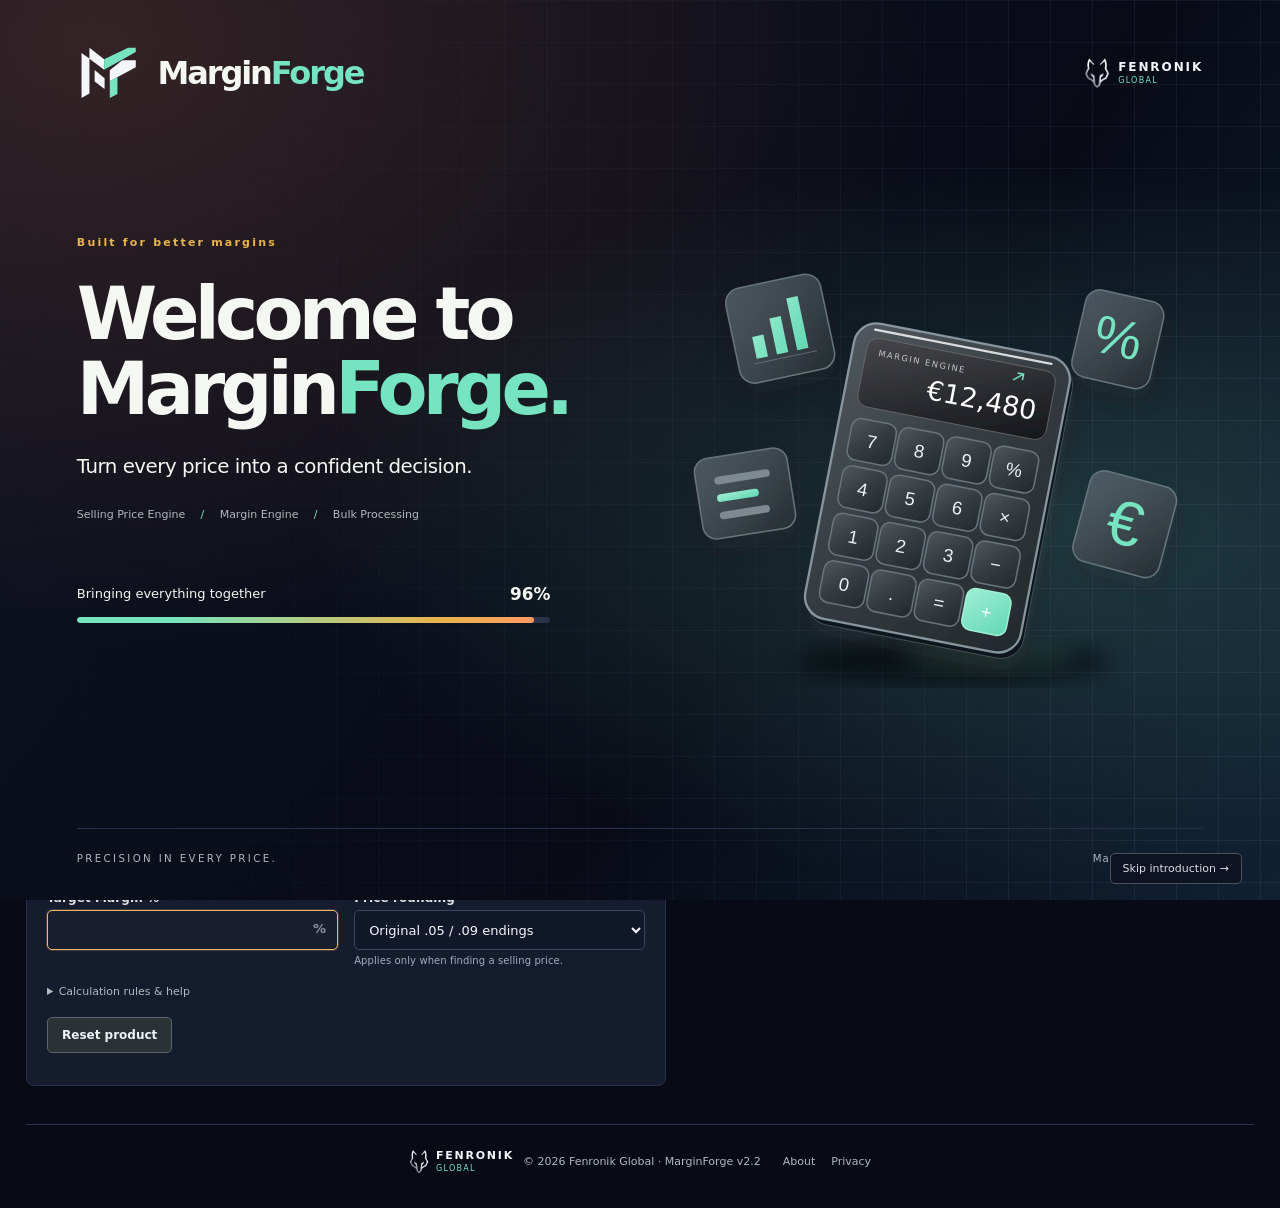
==== index.html @ c69b9817 "Improve light banner contrast and unify marketplace tabs" ====
<!doctype html><html lang="en"><head><meta charset="utf-8"><meta name="viewport" content="width=device-width,initial-scale=1"><title>MarginForge by Fenronik Global — Marketplace Profit &amp; Pricing Engine</title><meta name="author" content="Fenronik Global"><meta name="description" content="MarginForge — Marketplace Profit &amp; Pricing Engine by Fenronik Global"><link rel="stylesheet" href="assets/app.css?v=fenronik-2"><link rel="stylesheet" href="assets/workspace-polish.css"><link rel="stylesheet" href="assets/workspace-theme.css"><link rel="icon" type="image/svg+xml" href="assets/logo.svg?v=fenronik-3"></head><body><div class="welcome-screen integrated-welcome" id="welcomeScreen" role="dialog" aria-modal="true" aria-label="Welcome to MarginForge"><iframe id="welcomeFrame" src="assets/welcome.html?v=fenronik-3" title="MarginForge animated welcome screen"></iframe><button class="welcome-skip" id="enterWorkspace" type="button">Skip introduction →</button></div><aside class="masthead"><div class="identity"><div class="brand"><img class="app-logo" src="assets/logo.svg?v=fenronik-3" width="43" height="36" alt="MarginForge MF logo"><span>Margin<span class="brand-orange">Forge</span></span></div><a class="brand-sub parent-brand" href="https://fenronikglobal.in/">by Fenronik Global</a></div><nav class="engine-nav" aria-label="Pricing engines"><button data-engine="target">Selling Price Engine</button><button data-engine="actual">Margin Engine</button><button data-engine="compare">Marketplace Comparison</button></nav><button class="help-trigger" id="openHelp" type="button" aria-haspopup="dialog">Help</button><div class="language-control"><svg viewBox="0 0 24 24" fill="none" stroke="currentColor" stroke-width="1.6" aria-hidden="true"><circle cx="12" cy="12" r="9"/><ellipse cx="12" cy="12" rx="4" ry="9"/><path d="M3 12h18M5 7h14M5 17h14"/></svg><select id="interfaceLanguage" aria-label="Interface language"><option value="en">English</option><option value="es">Español</option><option value="fr">Français</option><option value="de">Deutsch</option></select></div></aside><main><header><div class="breadcrumb">Workspace &nbsp; / &nbsp; <strong id="crumb">Price calculator</strong></div><div class="workspace-status"><i></i>PRICING WORKSPACE · V2.2</div></header><div class="wrap"><div class="heading">
  <div class="workspace-title"><h1 id="title">Every channel. One pricing desk.</h1></div>
  <div class="forge-art" aria-hidden="true">
    <div class="forge-orbit"></div>
    <div class="forge-bars"><i></i><i></i><i></i><i></i><i></i><i></i><i></i><i></i></div>
    <div class="forge-scan"></div>
  </div>
</div><div class="workspace-controls"><div class="market"><span class="market-label">MARKET</span><select id="market"><option value="UK">United Kingdom · GBP</option><option value="FR">France · EUR</option><option value="DE">Germany · EUR</option></select></div><div class="channels" id="channels" aria-label="Marketplace"></div><div class="analysis-switch" id="amazonFulfilment" role="group" aria-label="Amazon fulfilment method"><button type="button" class="active" data-fulfilment="fba" aria-pressed="true">FBA</button><button type="button" data-fulfilment="fbm" aria-pressed="false">FBM</button></div></div><label class="field" id="amazonCategoryField" style="max-width:580px;margin-bottom:20px">Amazon category<select id="amazonCategory"><option value="beauty">Beauty, Health &amp; Personal Care</option><option value="home">Home Products</option><option value="baby">Baby Products</option><option value="grocery">Grocery &amp; Gourmet Foods</option><option value="clothing">Clothing &amp; Accessories</option><option value="electronics_acc">Electronic Accessories</option><option value="pet_clothing">Pet Clothing</option><option value="jewellery">Jewellery</option><option value="watches">Watches</option></select><small class="help" id="amazonCategoryHint"></small></label><label class="field full" id="sellerField" style="max-width:450px;margin-bottom:20px" hidden>eBay seller status<select id="sellerStatus"><option value="top">Top Rated Seller</option><option value="below">Below Standard Seller</option></select></label><div class="analysis-row"><div class="analysis-switch" id="analysisSize" aria-label="Analysis size"><button data-size="single">Single Product</button><button data-size="bulk">Bulk Analysis</button></div><details class="workspace-rules"><summary>Calculation rules</summary><div class="workspace-rules-body"><div id="notice" class="notice"></div></div></details></div><div id="single" class="section active"><div class="tabs" hidden><button class="active" data-mode="target">Selling Price Engine</button><button data-mode="actual">Margin Engine</button></div><div class="grid"><div><div class="card"><div class="cardhead"><h2>Product & Costs</h2><span class="badge" id="channelbadge">AMAZON</span></div><div class="fields"><label class="field full">EAN / ASIN / SKU<input id="sku" placeholder="e.g. B0918FHY6P"></label><label class="field">Cost of goods, ex-VAT<input id="cost" type="number" min="0" step=".01" value="7.29"></label><label class="field" id="fulfilLabel">Fulfilment / postage cost<input id="fulfil" type="number" min="0" step=".01" value="2.76"><small class="help">Final fee for this price band, before digital fee.</small></label><label class="field" id="fbaAtSpField" hidden>SP at which this FBA fee was calculated<input id="fbaAtSp" type="number" min=".01" step=".01" placeholder="e.g. 12.99"><small class="help"></small></label><label class="field">Inbound shipping / preparation<input id="shipping" type="number" min="0" step=".01" value="0"></label><label class="field">Storage / overhead per unit<input id="storage" type="number" min="0" step=".01" value="0"></label><label class="field">Customer delivery charge<input id="delivery" type="number" min="0" step=".01" value="0"><small class="help">Added to item price; included in fee base.</small></label><label class="field">Advertising / other cost per unit<input id="other" type="number" min="0" step=".01" value="0"></label><label class="field" id="quantityField" hidden>Units per order / pack<input id="quantity" type="number" min="1" step="1" value="1"></label><label class="field" id="adField" hidden>Advertising rate %<input id="adRate" type="number" min="0" max="100" step=".01" value="0"></label><label class="field" id="targetField">Target Margin %<input id="target" type="number" max="99" step=".01" value="6.18"></label><label class="field" id="spField" hidden>Current Selling Price<input id="sp" type="number" min=".01" step=".01" value="19.99"></label><label class="field" id="lowestField" hidden>Lowest selling price (optional)<input id="lowest" type="number" min=".01" step=".01" placeholder="e.g. 7.55"><small class="help">Second France price from column K.</small></label><label class="field">Price rounding<select id="rounding"><option value="cent">Next penny / cent</option><option value="99">Round up to .99</option><option value="legacy" selected>Original .05 / .09 endings</option></select><small class="help" id="roundingHelp">Applies only when finding a selling price.</small></label></div><div class="info" id="costInfo">Costs must be entered in the selected currency, excluding recoverable VAT. Margin = profit ÷ total customer payment (including delivery and sales VAT). Changing market does not convert amounts.</div><div class="actions"><button class="primary" id="calculate">Calculate pricing</button><button class="secondary" id="reset">Reset product</button></div><p id="error" class="error" role="alert"></p></div><div class="card"><div class="cardhead"><h2>Active Fee Profile</h2><button class="secondary" id="editfees" hidden>Edit settings</button></div><div id="profileSummary"></div></div></div><div id="result" aria-live="polite"><div class="empty">Your pricing analysis will appear here.<br>Review fee settings, then calculate a product.</div></div></div></div><div id="bulk" class="section"><div class="card"><div class="cardhead"><h2 id="bulkTemplateTitle">Bulk analysis template</h2><span class="badge">EXCEL-COMPATIBLE CSV</span></div><div class="template-grid" id="bulkTemplates" style="grid-template-columns:1fr"></div><p class="template-note" id="bulkTemplateNote">Download the matching template, replace the example rows with your products, keep the column headers, then save as CSV and upload below. For “Selling Price Engine”, SellingPrice can be blank. For “Margin Engine”, fill SellingPrice. This template belongs to the selected marketplace and country.</p></div><div class="card"><div class="toolbar"><div><h2>Bulk Analysis</h2><p class="muted">One channel and market per batch. Up to 2,000 products.</p></div><button class="secondary" id="template">Download template</button></div><div class="fields"><label class="field">Calculation mode<select id="bulkMode" disabled><option value="target">Selling Price Engine</option><option value="actual">Margin Engine</option></select></label><label class="field">Target Margin %<input id="bulkTarget" type="number" max="99" value="6.18" step=".01"></label></div><p class="muted" id="bulkInstructions">CSV or Excel tab-separated columns: <b>EAN/ASIN/SKU, Cost, Fulfilment, Shipping, Storage, SellingPrice, Delivery, Other</b>. Header required. Fulfilment is optional; blank optional costs are zero.</p><textarea id="paste" aria-label="Bulk product data" placeholder="EAN/ASIN/SKU,Cost,Fulfilment,Shipping,Storage,SellingPrice,Delivery,Other&#10;SKU-001,7.29,2.76,0,0,19.99,0,0"></textarea><label class="field">Or upload CSV<input id="upload" type="file" accept=".csv,.tsv,.txt"></label><div class="actions"><button class="primary" id="runbulk">Run Analysis</button><button class="secondary" id="clearbulk">Clear</button><button class="secondary" id="export" disabled>Export Results</button></div><p id="bulkError" class="error" role="alert"></p></div><div class="card" id="bulkOutput" hidden></div></div><div id="compare" class="section"><div class="card"><div class="toolbar"><div><h2>Marketplace Comparison</h2><p class="muted">Uses unit cost, shipping, quantity and advertising rate from the price calculator.</p></div><button class="primary" id="runcompare">Compare channels</button></div><label class="field" style="max-width:260px">Item selling price for comparison<input id="comparePrice" type="number" min=".01" step=".01" value="19.99"></label><div id="comparisonFees" class="fields" hidden></div><div class="info">UK eBay, OnCommerce and Shopify use your Excel formulas: unit cost × quantity, shipping once per order, and margin on ex-VAT revenue. Amazon FBA uses revenue excluding VAT. Select Amazon to review its fulfilment inputs. Use individual calculators when channel shipping costs differ.</div><p id="compareError" class="error" role="alert"></p><div id="compareOutput" class="tablewrap" style="margin-top:20px"></div></div></div><div id="settings" class="section" hidden><div class="card"><div class="cardhead"><div><h2 id="settingsTitle">Marketplace fee settings</h2><p class="muted">Separate profiles for each channel and country. Saved in this browser.</p></div><span class="badge">EDITABLE PROFILE</span></div><div class="notice" id="settingsNotice">Starting values are examples, not a verified fee schedule. Enter rates from your seller account. FBA fees are entered per product; enter the final fee including any applicable surcharge. Monthly subscriptions are allocated through storage / overhead per unit.</div><form id="settingsForm"><div class="profile-grid" id="settingsFields"></div><label class="confirm"><input type="checkbox" id="confirmed">I have reviewed this market, sales VAT, fee rates and payment provider for my account.</label><div class="actions"><button class="primary" type="submit">Save fee profile</button><button class="secondary" type="button" id="restore">Restore example values</button></div><p id="saveStatus" class="status" role="status"></p></form><div class="info" id="settingsInfo">Sales VAT is deducted from VAT-inclusive revenue. Fee VAT only adds a cost when non-recoverable. For Shopify Payments, keep the additional platform transaction rate at 0%; for an external gateway, enter both gateway and applicable platform fees. Minimum commission applies to referral / commission only. The threshold model applies its rate to the entire order; use a flat negotiated effective rate for progressive fee schedules.</div><p class="muted">Reference pages: <a class="link" href="https://sell.amazon.co.uk/pricing" target="_blank" rel="noopener">Amazon</a> · <a class="link" href="https://www.ebay.co.uk/help/selling/fees-credits-invoices/store-selling-fees?id=4809" target="_blank" rel="noopener">eBay</a> · <a class="link" href="https://www.onbuy.com/" target="_blank" rel="noopener">OnCommerce</a> · <a class="link" href="https://help.shopify.com/en/manual/intro-to-shopify/pricing-plans/pricing-overview" target="_blank" rel="noopener">Shopify</a>. Check the relevant local seller portal for EU rates.</p></div></div><footer class="app-footer"><div class="footer-brand"><a class="fenronik-wordmark" href="https://fenronikglobal.in/"><img src="assets/fenronik-wolf.png" width="26" height="32" alt=""><span><b>FENRONIK</b><small>GLOBAL</small></span></a><span>© 2026 Fenronik Global · MarginForge v2.2</span></div><nav aria-label="Footer links"><button data-footer-info="about">About</button><button data-footer-info="privacy">Privacy</button></nav><div class="theme-control" role="group" aria-label="Colour theme"><span>Theme</span><button data-theme-choice="dark" aria-pressed="true">Dark</button><button data-theme-choice="light" aria-pressed="false">Light</button></div></footer><dialog id="footerDialog"><div class="dialog-head"><h2 id="footerDialogTitle"></h2><button id="closeFooterDialog" aria-label="Close dialog">×</button></div><p id="footerDialogText"></p></dialog></div></main><dialog id="helpDialog" aria-labelledby="helpTitle"><div class="dialog-head"><h2 id="helpTitle">Using MarginForge</h2><button id="closeHelp" aria-label="Close help">×</button></div><p class="help-intro">Choose an engine, a marketplace, and Single Product or Bulk Analysis.</p><div class="help-sections"><section><h3>Selling Price Engine</h3><p>Enter product costs and your target margin. The recommended selling price updates automatically after you finish typing. Negative target margins are supported.</p><p>Breakeven Selling Price is the lowest supported price with a non-negative profit, using the original .05 / .09 ending pattern.</p></section><section><h3>Margin Engine</h3><p>Enter the exact current selling price and costs to see profit, margin, and fees. Price rounding is visible but disabled in this engine.</p></section><section><h3>Choose the market</h3><p>Amazon supports United Kingdom, France, and Germany. eBay, OnCommerce, Shopify, and TikTok use UK calculations. Amounts must be entered in the selected currency; switching countries does not convert them.</p></section><section><h3>Enter costs correctly</h3><p>Enter costs excluding recoverable VAT. For Amazon UK, select the category and enter the FBA fee. The FBA fee steps up automatically: +£0.40 above £10 (UK), +€0.40 above €11 (Germany), +€0.42 / €0.52 above €12 (France, by base fee). Always enter the selling price at which the FBA fee was calculated, so the right fee is used for every price tested.</p><p>For eBay, OnCommerce, and Shopify, unit cost is multiplied by quantity and shipping is deducted once per order. Enter the total order or pack selling price. On eBay, select Top Rated or Below Standard; Below Standard includes the additional 6% fee.</p></section><section><h3>TikTok UK</h3><p>Enter product cost, TikTok shipping fee and seller shipping separately. Smart Promotion defaults to 5%. Commission is 9% plus a separate 1% fee; each percentage fee is rounded to two decimals. The supplied spreadsheet has no VAT deduction. Margin uses selling price.</p></section><section><h3>Price rounding</h3><p>Choose Next penny / cent, Round up to .99, or Original endings when finding a selling price. The recommended price meets or exceeds your target margin. Breakeven always uses Original endings.</p></section><section><h3>Bulk Analysis</h3><ol><li>Select the engine, marketplace, and country.</li><li>Download its matching template. Keep the headers and replace the example rows.</li><li>Find-price templates contain costs; current-margin templates also require SellingPrice.</li><li>Upload your CSV, or paste its contents or Excel tab-separated data.</li><li>Set the batch target margin if applicable, then click <b>Run Analysis</b>.</li><li>Review row errors and click <b>Export Results</b> to download the CSV.</li></ol><p>Up to 2,000 products per batch. Re-run analysis after changing batch data or settings. EAN / ASIN / SKU identifies each product.</p></section><section><h3>Read the results</h3><p>The cost bar shows profit, fees, fulfilment, product costs, and VAT as shares of the selling price. eBay, OnCommerce, Shopify and Amazon UK margin uses revenue excluding VAT; Amazon France, Amazon Germany and TikTok use the selling price, following the agreed calculations.</p><p>For a loss, the bar shows proportions of total deductions and a separate loss notice. Expand Calculation details for formula notes.</p></section><section><h3>Marketplace Comparison</h3><p>Use UK to compare channels at a selling price, based on costs from the single-product form. Use individual calculators when shipping or other inputs differ between marketplaces.</p></section><section><h3>Theme & privacy</h3><p>Use Dark / Light in the header; your choice is remembered in this browser. Single-product inputs are saved separately for each marketplace and country on this device. Switching back restores them. Reset product clears the selected product values. Product calculations stay in your browser. Footer Privacy explains external font and profile-image requests. Fee model date indicates when the app rules were configured, rather than live verification of seller fees.</p></section></div></dialog><script src="assets/app.js?v=fenronik-3"></script></body></html>
---- assets/app.css ----
@import url('https://fonts.googleapis.com/css2?family=Manrope:wght@400;500;600;700;800&display=swap');

:root{--ink:#172b4d;--sub:#65758c;--line:#e2e8f0;--blue:#285bdb;--green:#117b61;--bg:#f4f6fa}*{box-sizing:border-box}[hidden]{display:none!important}body{margin:0;font:14px Arial,Helvetica,sans-serif;color:var(--ink);background:var(--bg)}button,input,select,textarea{font:inherit}button,select{cursor:pointer}select:disabled{background:#f1f3f7;color:#8a96a7;border-color:#e0e5ec;cursor:not-allowed}button:focus-visible,input:focus-visible,select:focus-visible,textarea:focus-visible,a:focus-visible{outline:3px solid #8eb5ff;outline-offset:2px}button{border:0}aside{overflow-y:auto;position:fixed;width:228px;height:100vh;background:#122340;color:#bbc9de;padding:30px 18px;display:flex;flex-direction:column}.brand{color:white;font-size:21px;font-weight:700;letter-spacing:-.7px;display:flex;align-items:center;gap:10px}.mark{display:inline-grid;place-items:center;background:#4275ed;color:white;border-radius:9px;width:33px;height:33px;font-size:18px}.brand-sub{font-size:10px;line-height:1.6;letter-spacing:.3px;margin:12px 0 38px 43px;color:#90a2bd}.navtitle{font-size:10px;letter-spacing:1.8px;padding:0 12px;margin-bottom:12px}.nav{display:flex;flex-direction:column;gap:6px}.nav button{background:none;color:#afc1d9;text-align:left;padding:13px;border-radius:7px;font-weight:600}.nav button.active{background:#29436a;color:white}.nav button:hover{background:#203855}.sidefoot{flex-shrink:0;margin-top:auto;padding:18px 12px;border-top:1px solid #2a3c58;font-size:12px;line-height:1.8}.sidefoot strong{color:white;display:block}main{margin-left:228px}header{height:76px;padding:0 38px;background:white;border-bottom:1px solid var(--line);display:flex;align-items:center;justify-content:space-between}.breadcrumb{color:var(--sub);font-size:12px}.avatar{display:flex;align-items:center;gap:12px}.avatar span{border-radius:50%;background:#eef2fa;padding:11px;color:#42609a;font-weight:700}.avatar small{color:var(--sub)}.wrap{max-width:1500px;margin:auto;padding:32px 38px}.eyebrow{font-size:10px;letter-spacing:1.8px;color:var(--blue);font-weight:700}h1{font-size:29px;letter-spacing:-1px;margin:9px 0}h2{font-size:16px;margin:0}p{color:var(--sub);line-height:1.6}.heading{display:flex;justify-content:space-between;gap:20px;align-items:center;margin-bottom:24px}.market{display:flex;gap:10px;align-items:center;background:white;padding:9px 12px;border:1px solid var(--line);border-radius:8px}.market label{font-size:11px;color:var(--sub)}.market select{border:0;background:white;padding:5px;color:var(--ink)}.channels{display:grid;grid-template-columns:repeat(4,1fr);gap:14px;margin-bottom:26px}.channel{padding:18px;text-align:left;background:white;border:1px solid var(--line);border-radius:10px;display:flex;align-items:center;gap:13px;color:var(--ink);position:relative}.channel.active{border:2px solid var(--blue);padding:17px;background:#f9fbff}.channel-icon{font-size:20px;font-weight:700;background:#eef2f7;border-radius:8px;width:40px;height:40px;display:grid;place-items:center}.channel strong{display:block;font-size:15px}.channel small{display:block;color:var(--sub);font-size:10px;margin-top:6px}.tabs{display:flex;gap:24px;border-bottom:1px solid var(--line);margin-bottom:22px}.tabs button{background:none;color:var(--sub);padding:0 0 14px}.tabs button.active{color:var(--blue);border-bottom:2px solid var(--blue);font-weight:700}.grid{display:grid;grid-template-columns:1.05fr 1fr;gap:22px;align-items:start}.card{background:white;border:1px solid var(--line);border-radius:10px;margin-bottom:18px;padding:24px}.cardhead{display:flex;justify-content:space-between;align-items:center;margin-bottom:20px}.badge{font-size:10px;background:#eef3fc;color:#4c68a2;border-radius:4px;padding:5px 8px}.fields{display:grid;grid-template-columns:1fr 1fr;gap:17px}.full{grid-column:1/-1}label.field{display:block;color:#506078;font-size:11px;font-weight:600}input,select,textarea{width:100%;padding:11px 12px;border:1px solid #d6deea;border-radius:6px;background:white;color:var(--ink);margin-top:7px}input[type=checkbox]{width:auto;margin-right:8px}small.help{display:block;font-size:10px;font-weight:400;color:var(--sub);line-height:1.5;margin-top:6px}.info{background:#f1f5fc;border:1px solid #dbe5f5;border-radius:6px;padding:12px 14px;color:#526b92;font-size:11px;line-height:1.7;margin-top:18px}.primary{background:var(--blue);color:white;border-radius:6px;padding:12px 18px;font-weight:600}.secondary{background:white;border:1px solid #d6deea;color:#506078;border-radius:6px;padding:11px 15px}.actions{display:flex;gap:10px;flex-wrap:wrap;margin-top:20px}.result{background:#142b50;color:white;border-radius:10px;padding:26px;margin-bottom:16px}.result .eyebrow{color:#a6c0ff}.price{font-size:47px;letter-spacing:-2px;font-weight:700;margin:15px 0 7px}.result p{color:#b7c8e2;margin:0;font-size:12px}.metrics{display:grid;grid-template-columns:repeat(3,1fr);gap:12px;margin-bottom:18px}.metric{background:white;border:1px solid var(--line);border-radius:8px;padding:18px 14px}.metric small{color:var(--sub);font-size:10px}.metric strong{display:block;font-size:23px;margin-top:10px;letter-spacing:-.5px}.positive{color:var(--green)}.negative{color:#c34848}.row{display:flex;justify-content:space-between;gap:10px;padding:12px 0;border-bottom:1px solid #edf0f5;font-size:12px;color:#65758c}.row b{color:var(--ink);font-variant-numeric:tabular-nums}.row.total{font-weight:700;color:var(--ink);border-bottom:0}.row.total b{color:var(--green)}.bar{display:flex;height:9px;border-radius:5px;overflow:hidden;margin:18px 0 12px}.legend{display:flex;flex-wrap:wrap;gap:10px;font-size:10px;color:var(--sub)}.legend i{display:inline-block;width:7px;height:7px;border-radius:2px;margin-right:4px}.empty{padding:40px 20px;text-align:center;background:white;border:1px dashed #c9d4e5;border-radius:10px;color:var(--sub);line-height:1.8}.notice{color:#916220;background:#fff8e9;border:1px solid #f2dfaf;padding:13px 15px;border-radius:7px;font-size:12px;margin-bottom:18px;line-height:1.6}.error{color:#b52b3c;font-size:12px;line-height:1.6}.tablewrap{overflow:auto}table{width:100%;border-collapse:collapse;white-space:nowrap;font-size:12px}th{text-align:left;background:#f6f8fc;font-size:10px;text-transform:uppercase;letter-spacing:.6px;color:#6e7e94;padding:13px}td{padding:14px 13px;border-bottom:1px solid var(--line);font-variant-numeric:tabular-nums}textarea{min-height:175px;font-family:monospace;font-size:12px}.section{display:none}.section.active{display:block}.muted{color:var(--sub);font-size:11px}.foot{padding:12px 0;color:#8a96a8;font-size:10px;display:flex;justify-content:space-between;gap:15px}.template-grid{display:grid;grid-template-columns:repeat(3,minmax(0,1fr));gap:12px}.template-tile{border:1px solid var(--line);border-radius:8px;padding:17px;display:flex;flex-direction:column;gap:10px;min-width:0}.template-tile.current{border-color:var(--blue);background:#f8faff}.template-tile h3{font-size:13px;margin:0}.template-tile p{font-size:11px;margin:0;min-height:36px}.template-tile button{margin-top:auto;text-align:center}.template-note{font-size:11px;line-height:1.7;color:var(--sub);margin:16px 0 0}@media(max-width:850px){.template-grid{grid-template-columns:repeat(2,minmax(0,1fr))}}@media(max-width:500px){.template-grid{grid-template-columns:1fr}}.profile-grid{display:grid;grid-template-columns:repeat(3,1fr);gap:17px}.link{color:var(--blue)}.confirm{font-size:12px;display:block;margin-top:20px;line-height:1.8}.toolbar{display:flex;justify-content:space-between;align-items:center;gap:15px;margin-bottom:16px}.status{font-size:11px;color:var(--green)}@media(max-width:1100px){aside{width:190px}main{margin-left:190px}.wrap{padding:25px}.channels{gap:8px}.channel{padding:12px;gap:8px}.channel.active{padding:11px}.channel-icon{width:30px;height:30px}.profile-grid{grid-template-columns:1fr 1fr}}@media(max-width:850px){aside{position:static;width:auto;height:auto;padding:16px}.brand-sub,.navtitle,.sidefoot{display:none}.nav{flex-direction:row;margin-top:15px}.nav button{padding:10px;font-size:12px}main{margin-left:0}header{height:58px;padding:0 20px}.grid{grid-template-columns:1fr}.heading{align-items:start}.channels{grid-template-columns:1fr 1fr}.avatar small{display:none}}@media(max-width:500px){.wrap{padding:20px 14px}.heading{flex-direction:column}h1{font-size:26px}.card{padding:19px}.profile-grid{grid-template-columns:1fr}.metrics{gap:6px}.metric{padding:14px 9px}.metric strong{font-size:19px}.market{width:100%}.fields{gap:12px}.nav button{font-size:11px}.toolbar{flex-wrap:wrap}}@media(prefers-reduced-motion:reduce){*{scroll-behavior:auto!important}}
.navgroup{display:flex;flex-direction:column;gap:5px}.nav .nav-parent{font-size:12px;white-space:nowrap;padding:11px 10px}.nav-children{display:flex;flex-direction:column;border-left:1px solid #344c70;margin:0 0 12px 17px;padding-left:8px;gap:2px}.nav .nav-child{font-size:12px;font-weight:400;padding:8px 13px;border-radius:5px}.nav .nav-parent.active{background:#203855;color:#e6eefb}.nav .nav-child.active{background:#294c80;color:#fff;font-weight:700}.nav .nav-child.active::before{content:'•';margin-right:8px;color:#8ab6ff}.brand-sub{margin-bottom:24px}.navgroup+.navgroup{margin-top:4px}@media(max-width:850px){.nav{display:grid;grid-template-columns:1fr 1fr;align-items:start;gap:10px}.nav>.nav-parent{grid-column:1/-1}.nav .nav-parent{width:100%}.nav-children{margin-bottom:0}.navgroup+.navgroup{margin-top:0}.nav .nav-child{padding:7px 11px}.nav .nav-child.active::before{margin-right:6px}}.nav-root>summary,.nav-market>summary{cursor:pointer;list-style:none;border-radius:6px;display:flex;align-items:center;gap:7px}.nav-root>summary::-webkit-details-marker,.nav-market>summary::-webkit-details-marker{display:none}.nav-root>summary::before,.nav-market>summary::before{content:'›';font-size:17px;transition:transform .15s}.nav-root[open]>summary::before,.nav-market[open]>summary::before{transform:rotate(90deg)}.nav-root>summary{font-size:12px;font-weight:700;padding:12px 8px;color:#d3e0f3}.nav-root.current>summary{background:#203855;color:white}.nav-marketplaces{border-left:1px solid #344c70;margin:8px 0 12px 14px;padding-left:9px}.nav-market>summary{font-size:12px;padding:9px 8px}.nav-market.current>summary{color:white;font-weight:700}.nav-leaves{display:flex;flex-direction:column;margin:3px 0 8px 15px;gap:3px}.nav .nav-leaf{font-size:11px;font-weight:400;padding:8px 12px;border-radius:5px}.nav .nav-leaf.active{background:#294c80;font-weight:700;color:white}.nav .nav-leaf.active::before{content:'•';color:#8ab6ff;margin-right:8px}summary:focus-visible{outline:3px solid #8eb5ff;outline-offset:2px}input:disabled{background:#f1f3f7;color:#8a96a7;cursor:not-allowed}@media(max-width:850px){.nav-root{min-width:0}.nav-root>summary{font-size:11px;padding:10px 6px}.nav-marketplaces{margin-left:9px;padding-left:5px}.nav-leaves{margin-left:8px}.nav .nav-leaf{padding:7px 9px}}

.welcome-screen{position:fixed;inset:0;z-index:1000;display:grid;place-items:center;overflow:hidden;background:#0c1930;color:#fff;transition:opacity .45s ease,visibility .45s ease}.welcome-screen.leaving{opacity:0;visibility:hidden;pointer-events:none}.welcome-screen::before{content:"";position:absolute;width:650px;height:650px;border-radius:50%;background:radial-gradient(circle,#285bdb38,transparent 68%);top:-280px;right:-200px;pointer-events:none}.welcome-content{position:relative;text-align:center;padding:32px 24px;max-width:640px;animation:welcome-rise .65s ease both}.welcome-emblem{display:grid;place-items:center;width:76px;height:76px;margin:0 auto 28px;background:linear-gradient(145deg,#5687ff,#285bdb);border:1px solid #a0baff55;border-radius:22px;box-shadow:0 12px 50px #285bdb45;font-size:37px;font-weight:700;letter-spacing:-2px}.welcome-kicker{color:#91add7;font-size:11px;letter-spacing:3px;text-transform:uppercase;margin:0 0 14px}.welcome-content h1{color:#fff;font-size:clamp(40px,8vw,64px);letter-spacing:-2.5px;margin:0 0 12px}.welcome-tagline{color:#bfcee4;font-size:15px;margin:0}.welcome-message{color:#8ea4c4;font-size:13px;margin:26px 0 28px}.welcome-markets{display:flex;justify-content:center;flex-wrap:wrap;gap:10px;margin-bottom:30px}.welcome-markets span{border:1px solid #344867;border-radius:30px;padding:7px 13px;font-size:11px;color:#bbcee8}.welcome-enter{background:#fff;color:#172b4d;padding:13px 24px;border-radius:8px;font-weight:600}.welcome-enter:hover{background:#e7efff}.welcome-progress{height:2px;width:140px;background:#263d5f;margin:27px auto 12px;overflow:hidden;border-radius:2px}.welcome-progress span{display:block;height:100%;background:#719dff;transform-origin:left;animation:welcome-progress 3.2s linear both}.welcome-version{color:#7187a7;font-size:10px;letter-spacing:1px}@keyframes welcome-rise{from{opacity:0;transform:translateY(18px)}to{opacity:1;transform:translateY(0)}}@keyframes welcome-progress{from{transform:scaleX(0)}to{transform:scaleX(1)}}@media(prefers-reduced-motion:reduce){.welcome-content,.welcome-progress span{animation:none}.welcome-screen{transition:none}}

/* MarginForge studio interface — calculation layer remains v2.1. */
:root{--ink:#e9edf1;--sub:#929ba8;--line:#2a3039;--blue:#76e4c0;--green:#76e4c0;--bg:#111418;--accent:#76e4c0}body{font-family:Inter,"Segoe UI",Arial,sans-serif;background:var(--bg);color:var(--ink);-webkit-font-smoothing:antialiased}body::before{content:"";position:fixed;inset:0;pointer-events:none;z-index:-1;background:radial-gradient(ellipse at 85% 0%,#76e4c008,transparent 50%)}::selection{background:#76e4c0;color:#111418}aside{width:260px;padding:30px 22px 20px;background:#0b0d10;border-right:1px solid #252b33;gap:0}.brand{font-size:24px;letter-spacing:-1px;gap:12px}.mark{background:var(--accent);color:#10150a;border-radius:10px;width:36px;height:36px;font-size:23px;transform:rotate(-7deg);box-shadow:0 0 30px #76e4c012}.brand-sub{margin:13px 0 32px 0;font-size:10px;letter-spacing:.4px;color:#869080;line-height:1.7}.navtitle{padding:0 9px;font-size:9px;color:#646e7d;letter-spacing:2px;margin-bottom:18px}.nav{gap:8px}.nav-root>summary{padding:14px 10px;font-size:12px;letter-spacing:-.1px;color:#a7b0bc;border:1px solid transparent}.nav-root.current>summary{background:#1d2517;color:#d8fca1;border-color:#33422b}.nav-root>summary::before,.nav-market>summary::before{color:#63707e}.nav-marketplaces{border-color:#2a3035;margin-top:12px;margin-bottom:18px}.nav-market>summary{padding:10px 8px;color:#8d97a4;font-size:12px}.nav-market.current>summary{color:#edf3e5}.nav .nav-leaf{padding:10px 12px;color:#929ba6;transition:background .2s,color .2s}.nav .nav-leaf.active{background:#222b1b;color:#d0f993;border-left:2px solid var(--accent);border-radius:0 6px 6px 0}.nav .nav-leaf.active::before{color:var(--accent)}.nav button:hover,.nav summary:hover{background:#1b2026;color:white}.nav .nav-parent{font-size:11px;white-space:normal;padding:14px 10px;color:#97a0ac;margin-top:10px;border-top:1px solid #232932;border-radius:0}.sidefoot{margin-top:auto;border-color:#262c34;color:#636e7b;font-size:10px;padding:24px 9px 0}.sidefoot strong{color:#abb6c3;font-weight:500;letter-spacing:.4px}main{margin-left:260px}header{height:70px;background:#111418d9;backdrop-filter:blur(16px);border-color:var(--line);padding:0 42px;gap:20px}.breadcrumb{font-size:11px;color:#707b8b;line-height:1.5}.breadcrumb strong{color:#b7c0cc;font-weight:500}.workspace-status{display:flex;align-items:center;gap:8px;font-size:9px;letter-spacing:1.7px;white-space:nowrap;color:#909c88}.workspace-status i{width:5px;height:5px;border-radius:50%;background:var(--accent);box-shadow:0 0 12px #76e4c050}.wrap{max-width:1600px;padding:40px 42px 24px}.heading{padding-bottom:28px;border-bottom:1px solid var(--line);margin-bottom:26px;align-items:flex-end}.eyebrow{font-size:9px;letter-spacing:2.5px;color:var(--accent)}h1{font-size:clamp(30px,3.3vw,46px);letter-spacing:-1.7px;line-height:1.1;font-weight:600;margin:14px 0 12px}h2{font-size:14px;letter-spacing:-.2px;font-weight:500}p{color:var(--sub)}.heading p{font-size:12px;color:#7c8796}.market{background:#1b2026;border-color:#343d46;border-radius:10px;padding:11px 14px;min-width:235px;align-items:center}.market label{font-size:9px;letter-spacing:1.4px;color:#74818c}.market select{background:transparent;color:#d1dae1;font-size:11px;margin-top:0;padding:5px;min-width:0}.notice{background:#191f18;border:1px solid #313c29;border-radius:9px;color:#8fa77e;font-size:11px;padding:14px 18px}.notice b{color:#c9dfa8;font-weight:500}.grid{grid-template-columns:minmax(0,1.08fr) minmax(0,1fr);gap:24px}.card{background:#191d23;border:1px solid #2a3039;border-radius:14px;padding:26px;margin-bottom:22px;box-shadow:0 8px 30px #0000000d}.cardhead{margin-bottom:26px}.badge{background:#272e21;color:#b5ce96;font-size:9px;letter-spacing:.7px;border:1px solid #3a4630;border-radius:5px;padding:6px 9px}.fields{gap:20px}label.field{color:#a7b0bc;font-size:11px;font-weight:400;letter-spacing:.1px}input,select,textarea{background:#11151a;border-color:#333b46;color:#e2e8ef;border-radius:8px;padding:13px 14px;margin-top:9px;transition:border-color .2s,box-shadow .2s;color-scheme:dark}input:hover,select:hover,textarea:hover{border-color:#556043}input:focus,select:focus,textarea:focus{border-color:#9dbe55;outline:none;box-shadow:0 0 0 3px #76e4c00b}input::placeholder,textarea::placeholder{color:#526071}input:disabled,select:disabled{background:#1b2025;color:#596373;border-color:#2a3038}small.help{font-size:10px;color:#697686;line-height:1.7}.info{background:#13191a;border-color:#2c3937;color:#8ba39d;border-radius:8px;font-size:10px;padding:15px;margin-top:24px}.primary{background:var(--accent);color:#18200e;border:1px solid #76e4c0;border-radius:8px;padding:13px 20px;font-size:11px;font-weight:600;transition:transform .2s,background .2s}.primary:hover{background:#d2ff77;transform:translateY(-1px)}.secondary{background:#232930;border:1px solid #39424d;color:#c0cad5;border-radius:8px;padding:12px 16px;font-size:11px;transition:border-color .2s,background .2s}.secondary:hover{background:#2b333b;border-color:#64704d}.secondary:disabled{opacity:.4;cursor:not-allowed}.actions{gap:12px}.result{position:relative;overflow:hidden;background:linear-gradient(130deg,#76e4c0,#d7ff8a);color:#17210a;border:1px solid #d1ff76;border-radius:14px;padding:30px;margin-bottom:18px;box-shadow:0 10px 50px #76e4c008}.result::after{content:"";position:absolute;right:-42px;top:-70px;width:210px;height:210px;border:1px solid #36520b20;border-radius:50%;pointer-events:none}.result .eyebrow{color:#52632f}.price{font-size:clamp(40px,4.6vw,64px);font-weight:500;letter-spacing:-2.8px;margin:20px 0 12px;font-variant-numeric:tabular-nums}.result p{color:#536632;font-size:11px;line-height:1.8}.metrics{gap:12px;margin-bottom:22px}.metric{background:#191d23;border:1px solid #2a3039;border-radius:11px;padding:21px 16px}.metric small{font-size:8px;letter-spacing:1px;color:#7f8b9b}.metric strong{font-size:25px;letter-spacing:-1px;font-weight:500;margin-top:13px}.positive{color:#76e4c0}.negative{color:#ff8e94}.row{color:#8e9ba9;border-color:#2a3039;font-size:11px;padding:14px 0}.row b{color:#d3dce6;font-weight:500}.row.total{color:#cbd6e1;border-top:1px solid #384333;padding-top:18px}.row.total b{color:#76e4c0}.legend{color:#8592a2;gap:12px;font-size:9px}.bar{height:6px;margin:22px 0 15px}.empty{background:#161b20;border-color:#343c47;border-radius:14px;color:#7c8b9d;font-size:12px;padding:65px 24px}.error{color:#ff8e94}.tablewrap{border-radius:8px;border:1px solid #303844}table{font-size:11px}th{background:#222a30;color:#91a08b;font-size:9px;letter-spacing:1px;padding:16px 14px}td{padding:17px 14px;border-color:#29323c;color:#bdc9d6}tbody tr:hover{background:#20282c}textarea{min-height:190px;line-height:1.9;font-size:11px}.toolbar{gap:16px}.muted,.template-note{color:#8190a2;font-size:10px;line-height:1.8}.template-tile{border-radius:10px;padding:22px;border-color:#343e2d;gap:13px}.template-tile.current{background:linear-gradient(120deg,#20271c,#1c2321);border-color:#475a36}.template-tile h3{font-size:14px;color:#d4e9bc;font-weight:500}.template-tile p{color:#96a88b;font-size:11px}.template-tile button{align-self:flex-start;min-width:145px}.foot{border-top:1px solid #282f38;margin-top:28px;padding-top:19px;color:#5f6b7d;font-size:9px;letter-spacing:.4px}.link{color:#76e4c0}#breakevenResult{background:#1c221a;border-color:#3e4b31}#breakevenResult h2{color:#bfd7a4}#breakevenResult .price{color:#d6f7ab;letter-spacing:-1px}.section.active{animation:studio-enter .35s ease both}.nav button:focus-visible,summary:focus-visible,button:focus-visible{outline:2px solid #76e4c0;outline-offset:3px}.welcome-screen{background:#0b0e11}.welcome-screen::before{width:1100px;height:1100px;top:-480px;right:-400px;background:radial-gradient(circle,#76e4c014,transparent 65%)}.welcome-screen::after{content:"";position:absolute;width:60vw;height:60vw;max-width:850px;max-height:850px;min-width:400px;min-height:400px;border:1px solid #76e4c014;border-radius:50%;transform:rotate(-25deg);animation:studio-orbit 3.2s ease both;pointer-events:none}.welcome-content{z-index:1;max-width:740px;padding:38px 24px;animation:studio-enter .8s ease both}.welcome-emblem{background:#76e4c0;color:#151d0a;box-shadow:0 0 90px #76e4c015;border-color:#e4ffb0;border-radius:20px;transform:rotate(-8deg);font-size:44px}.welcome-kicker{color:#82976f;font-size:9px;letter-spacing:3.5px;margin-bottom:19px}.welcome-content h1{font-weight:500;font-size:clamp(48px,9vw,88px);letter-spacing:-4px;color:#f0f4eb}.welcome-tagline{font-size:13px;color:#a5b296;letter-spacing:.4px}.welcome-message{color:#6d7e84;font-size:12px;margin:28px 0}.welcome-markets span{color:#9eb58b;border-color:#35432c;background:#151d1480;font-size:10px}.welcome-enter{background:#76e4c0;color:#18200d;border-radius:7px;font-size:11px;letter-spacing:.3px;padding:14px 26px;transition:transform .2s}.welcome-enter:hover{background:#d9ff98;transform:translateY(-2px)}.welcome-progress{background:#263023;height:1px}.welcome-progress span{background:#76e4c0}.welcome-version{color:#4f5f50;font-size:9px;letter-spacing:2px}@keyframes studio-enter{from{opacity:0;transform:translateY(12px)}to{opacity:1;transform:translateY(0)}}@keyframes studio-orbit{from{opacity:0;scale:.86}to{opacity:1;scale:1}}
@media(max-width:1200px){aside{width:230px;padding:26px 17px}main{margin-left:230px}.wrap{padding:30px 26px}header{padding:0 26px}.card{padding:22px}.market{min-width:210px}.metric{padding:18px 12px}.metric strong{font-size:22px}}
@media(max-width:950px){.grid{grid-template-columns:1fr}.heading{align-items:flex-start;gap:16px}h1{font-size:34px}.market{min-width:190px}.profile-grid{grid-template-columns:1fr 1fr}}
@media(max-width:850px){aside{position:static;width:100%;height:auto;padding:22px;border-right:0;border-bottom:1px solid #2a3039}.brand-sub{display:block;margin:10px 0 18px;font-size:10px}.nav{margin-top:0;grid-template-columns:1fr 1fr;gap:12px}.nav-root>summary{font-size:12px;padding:12px}.nav-marketplaces{margin-bottom:8px}.nav .nav-leaf{padding:10px}.nav>.nav-parent{margin-top:0;padding:12px}.sidefoot,.navtitle{display:none}main{margin-left:0}header{height:62px;padding:0 22px}.wrap{padding:28px 22px}.workspace-status{font-size:8px;letter-spacing:1px}.heading{align-items:center}h1{font-size:36px}.card{padding:23px}.price{font-size:52px}.result{padding:27px}}
@media(max-width:550px){aside{padding:20px 16px}.wrap{padding:25px 16px}.heading{flex-direction:column;align-items:stretch;gap:21px;padding-bottom:22px}.market{width:100%;justify-content:space-between}.market select{width:auto}.heading h1{font-size:34px;letter-spacing:-1.4px}.card{padding:20px}.fields{gap:17px 12px}.metrics{gap:8px}.metric{padding:17px 10px}.metric strong{font-size:22px}.metric small{font-size:7px;letter-spacing:.3px}.breadcrumb{font-size:10px}.workspace-status{display:none}.toolbar{flex-wrap:wrap}.result{padding:25px}.price{font-size:48px}.welcome-content h1{letter-spacing:-2.5px}.welcome-content{padding:25px}.nav-root>summary{font-size:11px;padding:12px 7px}.foot{flex-wrap:wrap;line-height:1.8}}
@media(prefers-reduced-motion:reduce){.section.active,.welcome-content,.welcome-screen::after{animation:none}*,*::before,*::after{transition:none!important}}



/* MarginForge: pricing worksheet */
:root{--ink:#24312e;--sub:#6f7771;--line:#dce0d9;--blue:#245c45;--green:#245c45;--bg:#f6f5f0}
body{background:var(--bg);color:var(--ink);font-family:Arial,Helvetica,sans-serif;background-image:none}
aside.masthead{position:relative;inset:auto;width:100%;height:auto;min-height:88px;padding:18px 4%;background:#fffefa;border-bottom:1px solid var(--line);color:var(--ink);display:flex;flex-direction:row;align-items:center;gap:34px;overflow:visible}
.brand{color:var(--ink);font-size:23px;letter-spacing:-1px}.mark{background:#245c45;color:#fffefa;border-radius:3px;font-size:16px;position:relative}.mark span{font-size:10px;align-self:end;position:absolute;bottom:5px;right:5px}.brand-sub{display:block;margin:5px 0 0 43px;color:var(--sub);font-size:10px;letter-spacing:0}.engine-nav{display:flex;gap:26px;margin-left:auto}.engine-nav button{background:none;color:var(--sub);padding:14px 0;border-radius:0;font-size:13px;border-bottom:2px solid transparent}.engine-nav button.active{color:var(--green);border-color:var(--green);font-weight:700}.source-link{color:var(--sub);font-size:12px;text-decoration:none;white-space:nowrap}
main{margin-left:0}header{height:45px;background:transparent;padding:0 4%;border:0}.workspace-status{color:var(--sub);letter-spacing:.6px}.workspace-status i{background:var(--green)}.wrap{max-width:1300px;padding:22px 34px 35px}.heading{margin-bottom:25px}h1{font-size:33px;letter-spacing:-1.2px}.eyebrow{color:var(--green)}.market{background:transparent;border:0;padding:0}.market select{background:#fffefa;border:1px solid var(--line);border-radius:4px}
.workspace-controls{display:flex;justify-content:space-between;align-items:center;border-top:1px solid var(--line);border-bottom:1px solid var(--line);margin-bottom:22px;padding:0;gap:20px}.channels{display:flex;gap:28px;margin:0}.channel,.channel.active{border:0;border-bottom:2px solid transparent;border-radius:0;background:none;padding:18px 0;color:var(--sub);box-shadow:none;gap:0}.channel.active{border-bottom-color:var(--green);color:var(--ink)}.channel-icon,.channel small{display:none}.channel strong{font-size:14px}.analysis-switch{display:flex;gap:3px;background:#eaece5;padding:3px;border-radius:5px}.analysis-switch button{padding:9px 14px;background:none;color:var(--sub);border-radius:3px;font-size:12px}.analysis-switch button.active{background:#fffefa;color:var(--ink);box-shadow:0 1px 3px #21352918}
.card,.metric,.template-tile{background:#fffefa;border:1px solid var(--line);border-radius:4px;box-shadow:none}.card{padding:24px}.cardhead{border-bottom:1px solid var(--line);padding-bottom:16px}.badge{background:#edf0e7;color:#59664f;border-radius:3px;letter-spacing:.3px}.grid{gap:30px;grid-template-columns:1.12fr 1fr}.fields{gap:20px}label.field{color:#59655e;font-size:12px}input,select,textarea{border:1px solid #ccd3c9;background:#fffefa;color:var(--ink);border-radius:3px;padding:12px;font-variant-numeric:tabular-nums;box-shadow:none}input:focus,select:focus,textarea:focus{border-color:var(--green)}select:disabled{background:#edeFE8;color:#959c92}.primary{background:#245c45;border-radius:3px;color:white}.secondary{background:#fffefa;color:var(--ink);border-color:var(--line);border-radius:3px}.notice,.info{background:#eeF1e9;border:0;border-left:2px solid #839578;color:#596755;border-radius:0}.notice{font-size:11px}.result{background:#243b30;color:#fffefa;border-radius:4px;box-shadow:none;border:0;padding:28px}.result::before,.result::after{display:none}.result .eyebrow{color:#b9c9b0}.result p{color:#cad2c8}.price{font-size:58px;font-weight:500;letter-spacing:-2px;font-variant-numeric:tabular-nums}.metric strong{font-weight:500}.row{border-color:var(--line);color:var(--sub)}.row b{color:var(--ink)}.positive{color:#245c45}.negative{color:#a84536}.empty{background:#fffefa;border-color:var(--line);border-radius:4px}th{background:#eef0e8;color:#65715f}td{border-color:var(--line)}.template-tile.current{background:#fffefa;border-color:#a4b198}.foot{color:var(--sub)}.welcome-screen{background:#20382e!important}.welcome-orb{opacity:.15}.welcome-title{color:#fffefa}.welcome-tagline{color:#cbd4c6}.welcome-enter{background:#e3e9d4!important;color:#243b30!important}.welcome-progress{background:#d4dfc5!important}
@media(max-width:900px){aside.masthead{flex-wrap:wrap;gap:12px;padding:16px 22px}.engine-nav{order:3;flex-basis:100%;margin:0;gap:24px}.source-link{margin-left:auto}.grid{grid-template-columns:1fr}.wrap{padding:20px}.workspace-controls{flex-wrap:wrap;padding-bottom:12px;gap:0}.channels{gap:24px}.heading{align-items:flex-start}.brand-sub{display:block}}
@media(max-width:500px){.engine-nav{gap:16px}.engine-nav button{font-size:11px}.wrap{padding:16px}.workspace-status{display:none}.channels{gap:20px}.channel strong{font-size:13px}.analysis-switch{width:100%}.analysis-switch button{flex:1}.heading{flex-direction:column}.price{font-size:46px}.card{padding:18px}}


.profile-avatar{width:40px;height:40px;object-fit:cover;border-radius:50%;border:1px solid var(--line);flex-shrink:0;margin-left:8px}@media(max-width:900px){.profile-avatar{margin-left:auto}}

.profile-link{display:inline-flex;flex-shrink:0;margin-left:8px;border-radius:50%}.profile-link .profile-avatar{margin-left:0}@media(max-width:900px){.profile-link{margin-left:auto}}


/* MarginForge: vivid, high-contrast workspace */
:root{--ink:#14243e;--sub:#485b73;--line:#d4dfed;--blue:#2459e0;--green:#087653;--bg:#edf3fc}
body{background:#edf3fc;color:#14243e}
aside.masthead{background:#fff;border-bottom:3px solid #2459e0;box-shadow:0 4px 18px #16356c0b}.brand{color:#12213c}.mark{background:#2459e0;color:#fff}.brand-sub{color:#455b76;font-size:11px}.engine-nav button{color:#3f526d;font-size:14px;font-weight:600}.engine-nav button.active{color:#174acb;border-color:#2459e0}.engine-nav button:hover{color:#174acb}.profile-avatar{border:2px solid #c4d3ec}
header .breadcrumb,header .workspace-status{color:#425574}.workspace-status i{background:#2459e0}.eyebrow{color:#174acb;letter-spacing:1.4px}.heading h1{color:#14243e;font-weight:700}.heading p{color:#465c79}.market label{color:#3f526d}.market select{background:#fff;border-color:#bccde3;color:#14243e}
.workspace-controls{background:#fff;border:1px solid #cbd9eb;border-radius:8px;padding:0 18px;box-shadow:0 3px 12px #19356905}.channel,.channel.active{color:#344a68}.channel.active{color:#174acb;border-bottom:3px solid #2459e0}.channel:hover{color:#174acb}.channel strong{font-size:15px}.analysis-switch{background:#e8effb}.analysis-switch button{color:#3c5274;font-weight:600}.analysis-switch button.active{background:#2459e0;color:white;box-shadow:none}
.card,.metric,.template-tile{background:#fff;border-color:#cddbed;border-radius:8px;box-shadow:0 4px 18px #19356906}.cardhead{border-color:#d7e1ef}h2{color:#172b49;font-size:17px;font-weight:700}.badge{background:#e5edff;color:#214eb3;font-weight:700}.fields{gap:20px}label.field{color:#263c59;font-size:12px;font-weight:700}input,select,textarea{background:#fff;border:1px solid #b8c9e1;color:#112541;border-radius:5px;font-size:14px;font-weight:500}input:hover,select:hover,textarea:hover{border-color:#7f9ac2}input:focus,select:focus,textarea:focus{border-color:#2459e0;outline:2px solid #2459e025;outline-offset:1px}small.help,.muted,.template-note{color:#4a5f7a;font-size:11px}select:disabled{background:#edf1f7;color:#617188;border-color:#ccd5e2}.primary{background:#2459e0;color:white;border-radius:5px;box-shadow:0 3px 8px #2459e026}.primary:hover{background:#1746bd}.secondary{background:#f5f8ff;color:#224573;border-color:#bfcee5;border-radius:5px;font-weight:600}.secondary:hover{background:#e8effc}
.notice,.info{background:#e2ecff;border-left:3px solid #2459e0;color:#244776;border-radius:4px}.notice b{color:#183764}.notice{font-size:12px}.result{background:#102a57;color:#fff;border-radius:9px;border-top:4px solid #407eff;box-shadow:0 8px 25px #102a5720}.result .eyebrow{color:#aecaff}.result p{color:#d6e4ff}.result .price{color:#fff;font-weight:700;font-size:58px;line-height:1.1}.metric small{color:#405777;font-size:11px;font-weight:600}.metric strong{color:#17385e;font-weight:700}.metric strong.positive,.positive{color:#087653}.metric strong.negative,.negative{color:#b32935}.row{color:#405572;border-color:#dce5f2}.row b{color:#14243e}.row.total,.row.total b{color:#087653}.legend{color:#405572}.empty{background:#fff;border-color:#b6c9e3;color:#415874}.template-tile.current{background:#f5f8ff;border-color:#9ab6ee}.template-tile p{color:#405572}.template-tile h3{color:#14243e}th{background:#e8effc;color:#314a6e;font-weight:700}td{color:#263c59;border-color:#dbe4f1}.error{color:#b32935}.foot{color:#485d78}.status{color:#087653}
.welcome-screen{background:#102a57!important}.welcome-title{color:#fff}.welcome-tagline{color:#d6e4ff}.welcome-enter{background:#3873ff!important;color:#fff!important}.welcome-progress{background:#73a2ff!important}
@media(max-width:900px){.workspace-controls{padding:0 14px 12px}.engine-nav button{font-size:12px}}@media(max-width:500px){.engine-nav{gap:16px}.engine-nav button{font-size:11px}.channel strong{font-size:13px}.result .price{font-size:46px}.analysis-switch{margin-top:8px}}



.reference-welcome{position:fixed!important;inset:0!important;z-index:9999!important;background:#fffaf1!important;display:flex!important;align-items:center!important;justify-content:center!important;padding:0!important;overflow:auto!important;opacity:1;transition:opacity .5s ease}
.reference-welcome::before,.reference-welcome::after{display:none!important}.reference-welcome.leaving{opacity:0;pointer-events:none}.reference-frame{position:relative;width:min(100vw,calc(100vh * 1.77683));flex-shrink:0}.reference-art{display:block;width:100%;height:auto}.sr-only{position:absolute;width:1px;height:1px;padding:0;margin:-1px;overflow:hidden;clip:rect(0,0,0,0);white-space:nowrap;border:0}.reference-enter{position:absolute;left:3.88%;top:68.7%;width:23.75%;height:9.35%;background:transparent;border-radius:10px;cursor:pointer}.reference-enter span{position:absolute;width:1px;height:1px;overflow:hidden;clip:rect(0,0,0,0)}.reference-enter:hover{box-shadow:0 0 0 3px #ff4a1f50}.reference-enter:focus-visible{outline:3px solid #14243e;outline-offset:5px}
.brand{gap:12px}.brand-sub{margin-left:54px}
@media(max-width:600px){.reference-welcome{padding:24px 12px!important}.reference-frame{width:100%;padding-bottom:90px}.reference-art{border-radius:6px}.reference-enter{top:auto;bottom:10px;left:8%;width:84%;height:52px;background:#ff481c;color:#fff;border-radius:6px;font-size:17px;font-weight:700}.reference-enter span{position:static;width:auto;height:auto;overflow:visible;clip:auto}.reference-enter:hover{background:#df3510}}

/* Forged MF visual identity */
:root{--ink:#15171a;--sub:#50545b;--line:#dcd9d3;--blue:#d83d00;--green:#087653;--bg:#faf9f5}
body{background:#faf9f5;color:#15171a}.masthead,.card,.metric,.template-tile{background:#fffefa!important;border-color:#ddd9d0!important}aside.masthead{border-bottom-color:#ff4b0a!important;box-shadow:0 4px 18px #38291b08}.brand,.heading h1,h2,.row b,td{color:#15171a}.brand-orange{color:#dc3e00}.app-logo{object-fit:contain;flex-shrink:0}.brand-sub,.heading p,.breadcrumb,.workspace-status,small.help,.muted,.template-note,.metric small,.row,.legend,.foot{color:#50545b!important}.engine-nav button{color:#484b51}.engine-nav button.active,.engine-nav button:hover,.eyebrow,.channel.active,.channel:hover{color:#c93600!important}.engine-nav button.active,.channel.active{border-color:#ff4b0a!important}.workspace-controls{background:#fffefa;border-color:#ddd9d0}.analysis-switch{background:#ebe7e0}.analysis-switch button{color:#484b51}.analysis-switch button.active,.primary{background:#d83d00;color:#fff}.primary:hover{background:#b63200}.badge{background:#fff0e4;color:#a72d00}.notice,.info{background:#fff0e4;color:#773719;border-left-color:#ff4b0a}.notice b{color:#6b2c11}.market select,input,select,textarea{background:#fffefa;border-color:#bcb7af;color:#15171a}input:focus,select:focus,textarea:focus{border-color:#ff4b0a;outline-color:#ff4b0a25}.secondary{background:#fffefa;border-color:#c9c3ba;color:#34373d}.secondary:hover{background:#fff0e4}.result{background:#171a20;color:#fff;border-top-color:#ff4b0a;box-shadow:0 8px 25px #211a1517}.result .eyebrow{color:#ffaf80!important}.result p{color:#e5dfd9}.result .price{color:white}.metric strong{color:#171a20}.positive,.metric strong.positive{color:#087653}.negative,.metric strong.negative{color:#b32935}.row,.cardhead,td{border-color:#e3dfd7}.template-tile.current{background:#fff8f1!important;border-color:#e6b798!important}.template-tile h3{color:#15171a}th{background:#efece6;color:#464a50}.empty{background:#fffefa;color:#50545b;border-color:#c9c3ba}.profile-avatar{border-color:#ffd0b8}
.integrated-welcome{position:fixed!important;inset:0!important;z-index:9999!important;padding:0!important;display:block!important;background:#faf9f5!important;transition:opacity .65s ease;overflow:hidden!important}.integrated-welcome:before,.integrated-welcome:after{display:none!important}.integrated-welcome iframe{width:100%;height:100%;border:0;display:block}.integrated-welcome.leaving{opacity:0;pointer-events:none}.welcome-skip{position:absolute;right:3%;bottom:16px;background:#fffefa;color:#50545b;padding:8px 12px;border:1px solid #ded9d0;border-radius:5px;font-size:11px}.welcome-skip:hover{color:#c93600;border-color:#ff4b0a}.app-logo{background:none}

/* Compact main workspace; welcome screen is unchanged. */
:root{--ink:#202329;--sub:#515963;--line:#d9dde2;--blue:#d83d00;--bg:#f2f3f5}
body{background:#f2f3f5;color:#202329}aside.masthead{min-height:72px;padding:12px 3%;background:#fff!important;border-bottom:2px solid #ff4b0a!important;gap:24px}.brand{font-size:22px}.brand-sub{font-size:10px;margin-top:3px}.engine-nav{gap:24px}.engine-nav button{padding:10px 0;font-size:13px}.app-logo{width:38px;height:32px}.brand-sub{margin-left:50px}header{height:34px;padding:0 3%}.breadcrumb{font-size:11px}.workspace-status{font-size:10px}
.wrap{max-width:1380px;padding:14px 26px 22px}.heading{margin-bottom:16px;gap:16px}h1{font-size:28px;margin:5px 0;letter-spacing:-.9px}.heading p{font-size:12px}.eyebrow{font-size:9px}.workspace-controls{margin-bottom:15px;padding:0 14px;background:#fff;border-color:#d9dde2;box-shadow:none}.channels{gap:26px}.channel,.channel.active{padding:13px 0}.channel strong{font-size:14px}.analysis-switch{background:#eceef1;padding:3px}.analysis-switch button{padding:7px 12px;font-size:11px}.analysis-switch button.active{background:#202329;color:#fff}.market select{padding:8px 10px}
.grid{grid-template-columns:1.12fr 1fr;gap:18px}.card,.metric,.template-tile{background:#fff!important;border-color:#d9dde2!important;box-shadow:0 2px 7px #20232904;border-radius:7px}.card{padding:18px;margin-bottom:12px}.cardhead{margin-bottom:14px;padding-bottom:12px;border-color:#e1e4e8}h2{font-size:15px}.fields{gap:13px 16px}label.field{font-size:11px;color:#303943}input,select,textarea{margin-top:5px;padding:9px 10px;background:#fff;color:#202329;border-color:#bfc7d0;font-size:13px}.full{grid-column:1/-1}small.help{margin-top:4px;line-height:1.4;font-size:10px}.actions{margin-top:14px;gap:8px}.primary,.secondary{padding:10px 14px;font-size:12px}.primary{background:#d83d00;box-shadow:none}.secondary{background:#f7f8fa;color:#303943;border-color:#cbd2da}.secondary:hover{background:#fff0e7}
.notice,.info{background:#fff0e6;color:#713b23;border-left:3px solid #ff4b0a;padding:10px 12px;font-size:11px;line-height:1.5}.notice{margin-bottom:14px}.info{margin-top:12px}.badge{padding:4px 7px;font-size:9px;background:#fff0e6;color:#a72d00}.result{padding:20px 22px;margin-bottom:12px;background:#202329;border-top:3px solid #ff4b0a;border-radius:7px;box-shadow:none}.result .price{font-size:48px;margin:10px 0 6px}.result p{font-size:11px;color:#e2e5e9}.result .eyebrow{color:#ffb18c!important}.metrics{gap:10px;margin-bottom:12px}.metric{padding:14px 12px}.metric strong{font-size:23px;margin-top:7px}.metric small{font-size:10px}.row{padding:9px 0;font-size:11px;border-color:#e1e4e8}.row b{color:#202329}.bar{margin:13px 0 9px}.legend{gap:8px;font-size:9px}.empty{padding:28px 16px;background:#fff;border-color:#c8d0da}.template-grid{gap:10px}.template-tile{padding:13px;gap:8px}.template-tile.current{background:#fff9f5!important;border-color:#edc3ac!important}.template-tile p{min-height:0;font-size:10px}.template-note{margin-top:10px;line-height:1.5}.toolbar{margin-bottom:12px;gap:10px}th{padding:10px 11px;background:#eceff3;color:#414d5b}td{padding:11px;border-color:#e1e4e8}textarea{min-height:145px}.foot{padding:8px 0;font-size:9px}.positive,.metric strong.positive,.row.total,.row.total b{color:#087653}.negative,.metric strong.negative{color:#b32935}.profile-avatar{width:36px;height:36px}
#amazonCategoryField,#sellerField{margin-bottom:14px!important}#amazonCategoryField{max-width:540px!important}
@media(max-width:900px){aside.masthead{padding:12px 18px;gap:8px}.engine-nav{gap:22px}.engine-nav button{font-size:12px}.wrap{padding:14px 18px}.grid{grid-template-columns:1fr;gap:12px}.workspace-controls{padding-bottom:10px}.brand-sub{display:block}}
@media(max-width:500px){.wrap{padding:12px}.card{padding:15px}.heading{margin-bottom:12px}h1{font-size:25px}.engine-nav{gap:15px}.engine-nav button{font-size:10px}.channel strong{font-size:12px}.channels{gap:20px}.fields{gap:11px}.result .price{font-size:42px}.metric{padding:12px 9px}.metric strong{font-size:20px}.analysis-switch{margin-top:5px}.brand{font-size:21px}}

/* Charcoal and fluorescent green — matched to the welcome screen. */
:root{--ink:#f4f6fa;--sub:#a3aec3;--line:#273149;--blue:#76e4c0;--green:#76e4c0;--bg:#080b16}
body{background:#080b16;color:#f4f6fa}aside.masthead{background:#0d1322!important;border-color:#76e4c0!important;box-shadow:none}.brand,.heading h1,h2,.template-tile h3,.row b,td{color:#f4f6fa!important}.brand-orange{color:#76e4c0}.brand-sub,.heading p,.breadcrumb,.workspace-status,small.help,.muted,.template-note,.metric small,.row,.legend,.foot,.template-tile p{color:#a3aec3!important}.workspace-status i{background:#76e4c0}.engine-nav button{color:#bac3c6}.engine-nav button.active,.engine-nav button:hover,.eyebrow,.channel.active,.channel:hover{color:#76e4c0!important}.engine-nav button.active,.channel.active{border-color:#76e4c0!important}.workspace-controls{background:#0d1322;border-color:#273149}.channel{color:#c7d0d2}.analysis-switch{background:#15191b}.analysis-switch button{color:#c2cccf}.analysis-switch button.active,.primary{background:#76e4c0;color:#071d18;font-weight:700;box-shadow:none}.primary:hover{background:#a0efd5}.market label,label.field{color:#e0e6e7}.market select,input,select,textarea{background:#101829!important;color:#f4f6fa!important;border-color:#3a4864!important}input::placeholder,textarea::placeholder{color:#9aa7ad}input:focus,select:focus,textarea:focus{border-color:#76e4c0!important;outline-color:#76e4c030}select:disabled{background:#262c30!important;color:#8f9b9f!important;border-color:#41494e!important}.card,.metric,.template-tile{background:#141c2e!important;border-color:#273149!important;box-shadow:none}.cardhead,.row,td{border-color:#273149}.badge{background:#76e4c018;color:#a0efd5}.notice,.info{background:#76e4c00e;color:#dce9c5;border-left-color:#76e4c0}.notice b{color:#e7f3d0}.secondary{background:#2b3236;color:#eef4f5;border-color:#5a666c}.secondary:hover{background:#353f43;border-color:#76e4c0}.result{background:#111416;color:#f4f6fa;border-top-color:#76e4c0;box-shadow:none}.result .eyebrow{color:#76e4c0!important}.result .price{color:#f4f6fa}.result p{color:#c8d1d3}.metric strong{color:#f4f6fa}.positive,.metric strong.positive,.row.total,.row.total b{color:#76e4c0!important}.negative,.metric strong.negative,.error{color:#ff9097!important}.empty{background:#141c2e;color:#a3aec3;border-color:#59656c}.template-tile.current{background:#263027!important;border-color:#688631!important}th{background:#101829;color:#cbd5d8}td{color:#d9e2e4}.profile-avatar{border-color:#76e4c0}.status{color:#76e4c0}.link{color:#a0efd5}button:focus-visible,a:focus-visible{outline-color:#76e4c0}.welcome-skip{background:#0d1322;color:#d7e0e2;border-color:#485459}.welcome-skip:hover{color:#76e4c0;border-color:#76e4c0}.integrated-welcome{background:#080b16!important}

/* Final workspace hierarchy */
body{font-family:"Segoe UI",system-ui,-apple-system,"Helvetica Neue",Arial,sans-serif}.wrap{padding-top:8px}.heading{align-items:center;margin-bottom:12px}.heading .eyebrow{color:#aeb8be!important;letter-spacing:1.2px}h1{font-size:26px}.context-controls{display:flex;align-items:flex-start;gap:14px;max-width:65%}.context-controls #amazonCategoryField,.context-controls #sellerField{width:330px;margin:0!important}.context-controls .market{min-width:185px;display:block}.market label{display:block;font-size:11px;font-weight:700;margin-bottom:5px}.market select{margin-top:0;width:100%}.context-controls small.help{max-width:330px;font-size:10px}.workspace-controls{margin-bottom:10px}.notice{background:#252b2e!important;color:#bec9ce!important;border-left:2px solid #59696e!important;padding:8px 11px}.notice b{color:#e5ecef!important}.engine-nav button{padding:9px 12px;border-radius:5px;border-bottom:0!important}.engine-nav button.active{background:#76e4c014;color:#76e4c0!important}.engine-nav{gap:8px}.positive,.metric strong.positive,.row.total,.row.total b{color:#86dfb0!important}.badge{background:#303b2e;color:#c0d994}.input-group h3{font-size:11px;letter-spacing:.8px;text-transform:uppercase;color:#c8d1d5;margin:0 0 12px}.input-group+.input-group{border-top:1px solid #273149;padding-top:14px}.input-group .fields{gap:12px 15px}label.field{font-size:12px}input,select,textarea{font-family:inherit;font-size:13px;font-variant-numeric:tabular-nums}.row{font-size:12px;padding:9px 0}.metric small{font-size:10px}.formula-help,.template-help{font-size:11px;color:#aebbc0;margin-top:12px}.formula-help summary,.template-help summary{cursor:pointer;padding:5px 0;list-style-position:inside}.formula-help .info{background:transparent!important;color:#b7c4ca!important;border:0!important;padding:7px 0;margin:0}.formula-help p{font-size:11px}.result{display:flex;align-items:center;gap:18px;padding:21px}.price-summary{flex:1;min-width:0}.result .price{font-size:43px;letter-spacing:-1.3px}.result .eyebrow{font-size:9px}.breakeven-summary{border-left:1px solid #3a454b;padding-left:18px;width:43%;flex-shrink:0}.breakeven-summary h2{font-size:11px;color:#bbc9ce!important}.breakeven-summary .price{font-size:28px!important;letter-spacing:-1px;margin:10px 0;color:#d5e7c6!important}.breakeven-summary p{font-size:10px!important;line-height:1.4;margin:0;color:#a5b6bf!important}.template-help{margin:0 0 12px}.template-help .card{margin-top:8px}.bulk-actions{display:flex;align-items:center;gap:10px;flex-wrap:wrap;margin-bottom:14px;padding:12px;background:#101829;border:1px solid #273149;border-radius:5px}.compact-upload{display:flex!important;align-items:center;gap:10px;flex:1;min-width:220px}.compact-upload input{margin:0;padding:5px;font-size:11px;max-width:280px}.bulk-actions .primary{margin-left:auto}.tablewrap{max-height:560px;overflow:auto}thead th{position:sticky;top:0;z-index:1;background:#101829}tbody tr:nth-child(even){background:#ffffff04}tbody tr:hover{background:#76e4c008}th:nth-child(n+3):not(:last-child),td:nth-child(n+3):not(:last-child){text-align:right}td{font-size:12px;font-variant-numeric:tabular-nums}.section.active{animation:workspace-reveal .16s ease-out}.result{animation:result-reveal .2s ease-out}@keyframes workspace-reveal{from{opacity:.6}to{opacity:1}}@keyframes result-reveal{from{opacity:.7}to{opacity:1}}@media(prefers-reduced-motion:reduce){.section.active,.result{animation:none}}
@media(max-width:1100px){.heading{flex-wrap:wrap}.context-controls{max-width:100%;width:100%}.context-controls #amazonCategoryField{flex:1;width:auto}.context-controls .market{width:240px}.result .price{font-size:38px}}@media(max-width:600px){.context-controls{flex-wrap:wrap;gap:10px}.context-controls #amazonCategoryField,.context-controls #sellerField,.context-controls .market{width:100%;flex-basis:100%}.result{gap:12px;padding:16px}.breakeven-summary{padding-left:12px}.result .price{font-size:34px}.breakeven-summary .price{font-size:23px!important}.engine-nav{gap:4px}.engine-nav button{padding:8px 6px}.bulk-actions .primary{margin-left:0}.compact-upload{flex-wrap:wrap}.heading h1{font-size:24px}}

.app-footer{border-top:1px solid #273149;margin-top:24px;padding:20px 0 8px;display:flex;align-items:center;justify-content:center;flex-wrap:wrap;gap:22px;font-size:11px;color:#adb9bf}.footer-brand{display:flex;align-items:center;gap:9px}.footer-brand>span:first-child{font-weight:800;color:#76e4c0}.app-footer nav{display:flex;gap:16px}.app-footer button,.app-footer a{background:none;color:#adb9bf;padding:4px 0;font-size:11px;text-decoration:none}.app-footer nav button:hover,.app-footer a:hover{color:#76e4c0}.theme-control{display:flex;align-items:center;gap:4px}.theme-control>span{margin-right:7px}.theme-control button{padding:6px 10px;border-radius:4px}.theme-control button[aria-pressed=true]{background:#76e4c018;color:#76e4c0}dialog{background:#141c2e;color:#edf3f5;border:1px solid #53616a;border-radius:9px;padding:22px;max-width:520px;width:90%}dialog::backdrop{background:#0009}.dialog-head{display:flex;align-items:center;justify-content:space-between}.dialog-head button{background:none;color:inherit;font-size:25px}dialog p{font-size:13px;color:#bbc8cd;line-height:1.7}
html[data-theme=light]{--ink:#20282b;--sub:#4d5b62;--line:#ced6d9;--blue:#17624f;--green:#14794d;--bg:#f2f5f1}
html[data-theme=light] body{background:#f2f5f1;color:#20282b}html[data-theme=light] aside.masthead,html[data-theme=light] .card,html[data-theme=light] .metric,html[data-theme=light] .template-tile{background:#fff!important;border-color:#ced6d9!important}html[data-theme=light] .brand,html[data-theme=light] .heading h1,html[data-theme=light] h2,html[data-theme=light] .row b,html[data-theme=light] td,html[data-theme=light] .template-tile h3{color:#20282b!important}html[data-theme=light] .app-logo{background:#0d1322;border-radius:4px;padding:3px}html[data-theme=light] .brand-orange,html[data-theme=light] .eyebrow,html[data-theme=light] .channel.active,html[data-theme=light] .engine-nav button.active{color:#17624f!important}html[data-theme=light] .brand-sub,html[data-theme=light] .heading p,html[data-theme=light] .breadcrumb,html[data-theme=light] .workspace-status,html[data-theme=light] small.help,html[data-theme=light] .muted,html[data-theme=light] .template-note,html[data-theme=light] .metric small,html[data-theme=light] .row,html[data-theme=light] .legend,html[data-theme=light] .template-tile p{color:#4d5b62!important}html[data-theme=light] .engine-nav button,html[data-theme=light] .channel{color:#45535a}html[data-theme=light] .engine-nav button.active{background:#e5f2d9}html[data-theme=light] .workspace-controls{background:#fff;border-color:#ced6d9}html[data-theme=light] .analysis-switch{background:#e8eee6}html[data-theme=light] .analysis-switch button{color:#40503d}html[data-theme=light] .analysis-switch button.active{background:#76e4c0;color:#071d18}html[data-theme=light] label.field,html[data-theme=light] .market label,html[data-theme=light] .input-group h3{color:#34433b}html[data-theme=light] input,html[data-theme=light] select,html[data-theme=light] textarea,html[data-theme=light] .market select{background:#fff!important;color:#20282b!important;border-color:#acbab4!important}html[data-theme=light] select:disabled{background:#e9eeeb!important;color:#6c7b72!important}html[data-theme=light] .notice,html[data-theme=light] .info{background:#eaf0e7!important;color:#465e3b!important;border-left-color:#40816d!important}html[data-theme=light] .notice b{color:#344d2a!important}html[data-theme=light] .metric strong{color:#20282b}html[data-theme=light] .positive,html[data-theme=light] .metric strong.positive,html[data-theme=light] .row.total,html[data-theme=light] .row.total b{color:#14794d!important}html[data-theme=light] .negative,html[data-theme=light] .error{color:#b32935!important}html[data-theme=light] .secondary{background:#f3f6f2;color:#34433b;border-color:#bfcbbf}html[data-theme=light] .badge{background:#e6efdE;color:#416627}html[data-theme=light] .row,html[data-theme=light] .cardhead,html[data-theme=light] td,html[data-theme=light] .input-group+.input-group{border-color:#dbe2dd}html[data-theme=light] .result h2{color:#bbc9ce!important}html[data-theme=light] .result .muted{color:#a5b6bf!important}html[data-theme=light] .formula-help,html[data-theme=light] .template-help{color:#4d5b62}html[data-theme=light] .empty{background:#fff;color:#4d5b62;border-color:#bac8bf}html[data-theme=light] .bulk-actions{background:#eaf0e7;border-color:#ced6d9}html[data-theme=light] th{background:#e7ede7;color:#34433b}html[data-theme=light] tbody tr:nth-child(even){background:#20282b04}html[data-theme=light] .template-tile.current{background:#f4f9ed!important;border-color:#9cb77d!important}html[data-theme=light] .app-footer{border-color:#ced6d9;color:#56645b}html[data-theme=light] .app-footer a,html[data-theme=light] .app-footer button{color:#56645b}html[data-theme=light] .footer-brand>span:first-child{color:#17624f}html[data-theme=light] .theme-control button[aria-pressed=true]{background:#e0efcd;color:#17624f}html[data-theme=light] dialog{background:white;color:#20282b}html[data-theme=light] dialog p{color:#4d5b62}
@media(max-width:600px){.app-footer{gap:12px 20px;padding-top:16px}.footer-brand{flex-basis:100%;justify-content:center}}

.top-theme{margin-left:auto;flex-shrink:0;border:1px solid #485459;padding:3px;border-radius:6px;gap:3px}.top-theme>span{display:none}.top-theme button{padding:7px 10px;border-radius:4px;background:none;color:#b9c7cd;font-size:11px}.top-theme button[aria-pressed=true]{background:#76e4c0;color:#071d18}aside.masthead .engine-nav{margin-left:0}html[data-theme=light] .top-theme{border-color:#c5d0c5}html[data-theme=light] .top-theme button{color:#455345}html[data-theme=light] .top-theme button[aria-pressed=true]{background:#76e4c0;color:#071d18}@media(max-width:900px){.top-theme{margin-left:auto}.profile-link{margin-left:8px}.engine-nav{order:3}}
.marketplace-logo{display:block;width:24px;height:24px;object-fit:contain;flex-shrink:0;border-radius:3px}.channel,.channel.active{gap:9px}.channel-icon{display:none}@media(max-width:500px){.marketplace-logo{width:20px;height:20px}.channels{gap:13px}.channel,.channel.active{gap:6px}.channel strong{font-size:11px}}

.marketplace-logo{border:0!important;background:transparent!important;box-shadow:none!important;border-radius:0}

.marketplace-logo.marketplace-wordmark{width:65px;height:26px;object-fit:contain}.channel:has(.marketplace-wordmark) strong{display:none}.channel:has(.marketplace-wordmark){min-width:65px;justify-content:center}@media(max-width:500px){.marketplace-logo.marketplace-wordmark{width:53px;height:22px}.channel:has(.marketplace-wordmark){min-width:53px}}

.marketplace-logo.marketplace-wordmark{width:80px;height:28px}.marketplace-logo.marketplace-onbuy{width:108px}.channel:has(.marketplace-wordmark){min-width:80px}.channel:has(.marketplace-onbuy){min-width:108px}html[data-theme=light] .marketplace-amazon{filter:brightness(.25)}@media(max-width:500px){.channels{gap:14px}.marketplace-logo.marketplace-wordmark{width:60px;height:24px}.marketplace-logo.marketplace-onbuy{width:88px}.channel:has(.marketplace-wordmark){min-width:60px}.channel:has(.marketplace-onbuy){min-width:88px}}

.composition-card h2{font-size:13px;letter-spacing:.3px}.cost-composition{padding:13px 0 16px;border-bottom:1px solid #273149;margin-bottom:6px}.composition-caption{display:flex;justify-content:space-between;gap:12px;font-size:10px;color:#aebfc7;margin-bottom:10px}.composition-track{display:flex;gap:2px;overflow:hidden;height:9px;border-radius:5px;background:#30393e}.composition-track>span{min-width:2px;border-radius:3px}.composition-legend{display:flex;gap:9px 14px;flex-wrap:wrap;margin-top:10px;font-size:10px;color:#b4c4ca}.composition-legend i{display:inline-block;width:7px;height:7px;border-radius:50%;margin-right:5px}.composition-legend b{font-weight:500;color:#e0e8ea}.composition-loss{color:#ff9097!important;font-size:10px;margin:10px 0 0}.composition-card .row{align-items:center;gap:9px;padding:10px 0}.composition-card .row>span{flex:1}.fee-row-icon{font-style:normal;width:14px;flex-shrink:0;color:#9aadb7;text-align:center;font-size:13px}.composition-card .row.total{background:#86dfb008;border:1px solid #86dfb026;border-radius:5px;margin-top:10px;padding:12px 10px}.composition-card .row.total b{font-size:17px}.composition-card .row:first-of-type b{color:#76e4c0!important}html[data-theme=light] .cost-composition{border-color:#dbe2dd}html[data-theme=light] .composition-caption,html[data-theme=light] .composition-legend{color:#53656c}html[data-theme=light] .composition-legend b{color:#293c43}html[data-theme=light] .composition-track{background:#dbe2dd}html[data-theme=light] .fee-row-icon{color:#657c87}html[data-theme=light] .composition-card .row:first-of-type b{color:#17624f!important}

.help-trigger{background:#76e4c00f;border:1px solid #526245;color:#d8ebbf;border-radius:5px;padding:7px 10px;font-size:12px;white-space:nowrap}.help-trigger:hover{border-color:#76e4c0;color:#76e4c0}#helpDialog{max-width:740px;max-height:85vh;overflow:auto;padding:24px}#helpDialog .dialog-head{position:sticky;top:-24px;background:#141c2e;padding:12px 0;z-index:1}.help-intro{font-size:13px}.help-sections{display:grid;grid-template-columns:1fr 1fr;gap:18px 24px}.help-sections section{border-top:1px solid #273149;padding-top:12px}.help-sections h3{font-size:13px;color:#a0efd5;margin:0 0 8px}.help-sections p,.help-sections li{font-size:12px;color:#bbc8cd;line-height:1.65}.help-sections p{margin:8px 0}.help-sections ol{padding-left:18px}.help-sections li{margin-bottom:6px}html[data-theme=light] .help-trigger{background:#e3f4ee;color:#17624f;border-color:#b5c7a1}html[data-theme=light] #helpDialog .dialog-head{background:#fff}html[data-theme=light] .help-sections h3{color:#17624f}html[data-theme=light] .help-sections p,html[data-theme=light] .help-sections li{color:#4d5b62}html[data-theme=light] .help-sections section{border-color:#dbe2dd}@media(max-width:600px){.help-sections{grid-template-columns:1fr}#helpDialog{padding:18px}}

html[data-theme=light] .marketplace-amazon{filter:none;content:url("[data-uri]")}

aside.masthead{position:sticky!important;top:0;z-index:100;overflow:visible;height:auto}#market{padding-left:39px;background-repeat:no-repeat!important;background-position:8px center!important;background-size:24px 16px!important}
#market[data-country="UK"]{background-image:url("[data-uri]")!important}
#market[data-country="FR"]{background-image:url("[data-uri]")!important}
#market[data-country="DE"]{background-image:url("[data-uri]")!important}

.channels{flex-wrap:wrap}.marketplace-logo.marketplace-tiktok{width:84px}html[data-theme=light] .marketplace-tiktok{content:url("[data-uri]")}

.market-picker{position:relative;min-width:220px}.market-picker-trigger{display:flex;align-items:center;justify-content:space-between;gap:16px;width:100%;padding:7px 9px;background:transparent;color:#f4f6fa;border-radius:5px;text-align:left}.market-picker-trigger>span{display:flex;align-items:center;gap:10px;font-size:12px}.market-picker img{width:24px;height:16px;object-fit:cover;border-radius:2px;flex-shrink:0}.market-picker-menu{position:absolute;top:calc(100% + 8px);right:0;min-width:100%;z-index:50;padding:5px;background:#141c2e;border:1px solid #3a4864;border-radius:8px;box-shadow:0 12px 28px #0005}.market-picker-menu button{display:flex;align-items:center;gap:10px;width:100%;padding:11px 10px;text-align:left;background:none;color:#f4f6fa;border-radius:5px;white-space:nowrap;font-size:12px}.market-picker-menu button:hover,.market-picker-menu button:focus-visible{background:#76e4c01a}.market-picker-menu button[aria-selected=true]{color:#76e4c0;background:#76e4c00d}.market-picker-menu b{margin-left:auto}html[data-theme=light] .market-picker-trigger{color:#20282b}html[data-theme=light] .market-picker-menu{background:#fff;border-color:#acbab4}html[data-theme=light] .market-picker-menu button{color:#20282b}html[data-theme=light] .market-picker-menu button[aria-selected=true]{color:#17624f;background:#e3f4ee}@media(max-width:500px){.market-picker{min-width:0;flex:1}.market-picker-menu{left:0;right:0}}

.market-label{font-size:11px;color:#a3aec3}html[data-theme=light] .market-label{color:#34433b}

.market-picker-trigger{border:1px solid #3a4864;border-radius:5px;background:#101829;min-height:40px;padding:9px 12px}.market-picker-trigger:hover{border-color:#81908d}.market-picker-trigger[aria-expanded=true],.market-picker-trigger:focus-visible{border-color:#76e4c0}html[data-theme=light] .market-picker-trigger{background:#fff;border-color:#acbab4}html[data-theme=light] .market-picker-trigger[aria-expanded=true]{border-color:#40816d}

.fee-model-note{display:flex;justify-content:space-between;flex-wrap:wrap;gap:6px 18px;margin:-2px 0 12px;font-size:10px;color:#aebbc0}.fee-model-note>span:first-child{color:#c6dfae}.margin-basis-note{margin:8px 0 10px;font-size:11px;color:#a3aec3}html[data-theme=light] .fee-model-note,html[data-theme=light] .margin-basis-note{color:#4d5b62}html[data-theme=light] .fee-model-note>span:first-child{color:#17624f}

.result.margin-result{display:block}.margin-result .price{margin:10px 0 4px}.margin-result .entered-price-context{margin:0 0 8px;font-size:13px;color:#dce6e8}.margin-result>p:last-child{margin:0;font-size:11px}

.language-control{display:flex;align-items:center;gap:5px;border:1px solid #3a4864;border-radius:5px;padding:3px 6px;flex-shrink:0;color:#c9d6da}.language-control svg{width:17px;height:17px;flex-shrink:0}.language-control select{padding:5px 20px 5px 4px;margin:0;width:auto;max-width:115px;border:0!important;background:transparent!important;font-size:11px}.language-control select option{background:#141c2e;color:#edf2f3}html[data-theme=light] .language-control{border-color:#acbab4;color:#34433b}html[data-theme=light] .language-control select option{background:#fff;color:#20282b}.help-sections>h3,.help-sections>p{grid-column:1/-1}.help-sections>h3{margin:8px 0 0;color:#a0efd5}.help-sections>p{margin:0;font-size:12px;line-height:1.7;color:#bbc8cd}html[data-theme=light] .help-sections>h3{color:#17624f}html[data-theme=light] .help-sections>p{color:#4d5b62}@media(max-width:600px){.language-control select{max-width:86px}.language-control{margin-left:auto}}

.result.awaiting-inputs{display:block;padding:26px 22px;min-height:155px}.awaiting-inputs .eyebrow{font-size:12px;letter-spacing:.3px}.awaiting-value{font-size:28px;font-weight:700;color:#a3aec3;margin:13px 0}.awaiting-inputs p{font-size:12px;margin:6px 0}.awaiting-zero-note{color:#9aa7ad!important}.missing-product-input{border-color:#f5b86b!important;box-shadow:0 0 0 1px #f5b86b35}html[data-theme=light] .missing-product-input{border-color:#b77720!important}.missing-product-input:focus{outline-color:#f5b86b50!important}

/* Final product presentation: consistent scale, restrained accents and responsive controls. */
:root{--surface-radius:8px;--field-radius:5px;--space-sm:8px;--space-md:16px;--space-lg:20px}
.card{padding:20px;border-radius:var(--surface-radius);margin-bottom:14px}.grid{gap:16px}.fields,.input-group .fields{gap:12px 16px}input,select{min-height:40px;border-radius:var(--field-radius)}textarea{border-radius:var(--field-radius)}.cardhead{margin-bottom:16px;padding-bottom:12px}.input-group+.input-group{padding-top:16px;margin-top:4px}.input-group h3{color:#aab7bd;font-size:10px;letter-spacing:1px}.eyebrow{color:#aab7bd!important}.result .eyebrow{color:#76e4c0!important}.engine-nav button.active{background:#76e4c010}.channel.active{color:#dce6e8!important}.fee-model-note>span:first-child{color:#aebbc0}.badge{background:#ffffff07;color:#b8c8bd}.heading h1{font-size:28px;letter-spacing:-.8px}.heading{margin-bottom:18px}.market-label{font-weight:600}.notice{border-radius:5px;font-size:11px}.wrap{max-width:1440px}
.result{padding:24px;border-radius:8px;background:linear-gradient(135deg,#111719,#151d20);border-top-width:2px}.result.margin-result{padding:24px}.result .price{font-size:clamp(34px,3.7vw,48px);line-height:1.12;letter-spacing:-1.5px;font-variant-numeric:tabular-nums}.result .price.positive{color:#eaf4ee!important}.result .price.negative{color:#ff9097!important}.margin-result .entered-price-context{font-size:12px;color:#becdd2}.margin-basis-note{font-size:10px;color:#92a3ab}.metrics{gap:10px}.metric{border-radius:7px;padding:15px}.metric small{letter-spacing:.65px;font-size:9px}.metric strong{font-size:24px;line-height:1.3}.metric strong.positive{color:#b6d8c4!important}.metrics.hero-margin-metrics{grid-template-columns:1fr 1fr}.metrics.hero-margin-metrics>.metric:first-child{display:none}.breakeven-summary .price{color:#e7eee4!important}.breakeven-summary{border-left-color:#425057}
.composition-card .row{display:grid;grid-template-columns:20px minmax(0,1fr) auto;align-items:center;gap:9px;padding:11px 0;border-bottom-color:#ffffff09}.composition-card .row>b{text-align:right;font-variant-numeric:tabular-nums;white-space:nowrap}.composition-card .fee-row-icon{opacity:.55}.composition-card .row.total{margin:10px -10px -4px;padding:13px 10px;background:#86dfb009;border:1px solid #86dfb020;border-radius:6px;font-size:13px}.composition-card .row.total b{font-size:17px}.composition-track{height:8px;border-radius:4px}.composition-caption{font-size:10px}.composition-legend{gap:7px 12px;font-size:10px}.composition-card h2{font-size:14px}
.awaiting-inputs{position:relative;border-top-color:#48575d!important;background:#171e22!important}.awaiting-inputs .eyebrow{color:#d2dfe4!important}.awaiting-value{font-size:26px;color:#8e9fa7}.awaiting-icon{width:38px;height:38px;padding:8px;background:#ffffff05;border:1px solid #526067;border-radius:8px;color:#a6bac3;margin-bottom:14px}.awaiting-checklist{display:flex;flex-wrap:wrap;gap:6px;margin:15px 0 9px;list-style:none;padding:0}.awaiting-checklist li{display:flex;align-items:center;gap:6px;background:#f5b86b08;border:1px solid #f5b86b35;border-radius:5px;padding:5px 8px;font-size:11px;color:#e4c9a4}.awaiting-checklist li:before{content:'';width:5px;height:5px;border-radius:50%;background:#f5b86b}.awaiting-zero-note{font-size:10px!important}.missing-product-input{background:#f5b86b05!important}
button,a,input,select{transition:background-color .15s ease,border-color .15s ease,color .15s ease,box-shadow .15s ease}.market-picker-menu{transform-origin:top right;animation:menu-reveal .14s ease-out}.section.active{animation:workspace-reveal .18s ease-out}.result{animation:result-reveal .18s ease-out}@keyframes menu-reveal{from{opacity:0;transform:translateY(-4px)}to{opacity:1;transform:translateY(0)}}
html[data-theme=light] .input-group h3,html[data-theme=light] .eyebrow{color:#607069!important}html[data-theme=light] .result .eyebrow{color:#76e4c0!important}html[data-theme=light] .metric strong.positive{color:#14794d!important}html[data-theme=light] .composition-card .row{border-bottom-color:#20282b0d}html[data-theme=light] .composition-card .row.total{background:#e9f3e9;border-color:#c5d9c7}html[data-theme=light] .awaiting-inputs{background:#fff!important;border-top-color:#9aaea4!important}html[data-theme=light] .awaiting-inputs .eyebrow{color:#34433b!important}html[data-theme=light] .awaiting-inputs p{color:#4d5b62}html[data-theme=light] .awaiting-icon{color:#52695c;background:#f2f6f2;border-color:#cad6cb}html[data-theme=light] .awaiting-checklist li{background:#fff8ec;color:#7a5726;border-color:#e4cca2}
@media(max-width:1200px){aside.masthead{gap:12px;flex-wrap:wrap}.engine-nav{gap:4px}.engine-nav button{font-size:12px;padding:8px}.identity{flex-shrink:0}.language-control{margin-left:auto}.top-theme{margin-left:auto}}
@media(max-width:900px){.engine-nav{order:5;width:100%;justify-content:center;flex-wrap:wrap}.language-control{margin-left:0}.help-trigger{margin-left:auto}.grid{grid-template-columns:1fr}.wrap{padding:16px}.context-controls{width:100%}.result .price{font-size:42px}}
@media(max-width:600px){aside.masthead{padding:10px 12px;gap:8px}.brand{font-size:18px}.brand-sub{display:none}.app-logo{width:30px;height:28px}.top-theme{margin-left:auto}.top-theme button{padding:7px 8px}.help-trigger{padding:7px 8px}.language-control{margin-left:0}.language-control select{max-width:90px;min-height:30px}.engine-nav{justify-content:flex-start;flex-wrap:nowrap;overflow-x:auto;scrollbar-width:thin}.engine-nav button{flex:1;white-space:nowrap;font-size:11px;min-height:36px}.heading h1{font-size:24px}.workspace-controls{gap:8px;padding:9px 0}.channels{display:flex;flex-wrap:nowrap;overflow-x:auto;width:100%;gap:20px;padding:0 8px;scrollbar-width:thin;scroll-padding:8px}.channel{flex:0 0 auto;min-height:44px}.analysis-switch{margin-left:auto;min-height:36px}.context-controls{gap:12px}.context-controls .market{width:100%;align-items:stretch}.market-picker{width:100%;min-width:0}.market-picker-trigger{width:100%;min-height:42px}.market-picker-menu{left:0;right:0}.fields{grid-template-columns:1fr}.field.full{grid-column:auto}.card{padding:16px}.result{padding:20px}.result .price{font-size:38px}.metrics{grid-template-columns:repeat(3,minmax(0,1fr))}.metric{padding:12px 9px;min-width:0}.metric strong{font-size:20px}.metric small{font-size:8px;overflow-wrap:anywhere}.result:not(.margin-result):not(.awaiting-inputs){flex-wrap:wrap}.breakeven-summary{width:100%;border-left:0;border-top:1px solid #3a454b;padding:13px 0 0;margin-top:4px}.bulk-actions{gap:8px}.bulk-actions>button{flex:1 1 130px;min-height:42px}.compact-upload{min-width:0;width:100%;flex-basis:100%}.compact-upload input{max-width:100%;width:100%}.tablewrap{max-width:100%;overflow-x:auto}.composition-legend span{font-size:9px}header{padding:0 16px}.workspace-status{display:none}.breadcrumb{overflow:hidden;text-overflow:ellipsis;white-space:nowrap}dialog{width:calc(100% - 24px);max-height:88vh}.app-footer{gap:14px;flex-wrap:wrap}.fee-model-note{font-size:9px}}
@media(prefers-reduced-motion:reduce){button,a,input,select{transition:none}.market-picker-menu,.result,.section.active{animation:none}}

/* Currency / % prefixes inside inputs */
.affix{position:relative;display:block}
.affix::before{content:attr(data-sym);position:absolute;left:12px;top:50%;transform:translateY(-50%);opacity:.6;pointer-events:none;font-size:13px}
.affix input{padding-left:28px}
.affix.suffix::before{left:auto;right:12px}
.affix.suffix input{padding-left:12px;padding-right:28px}

/* Fenronik product branding and calculator layout */
:root {
  --fenronik-mint: #76e4c0;
  --fenronik-cta: linear-gradient(105deg,#ff7a3d,#e9b44c);
}
aside.masthead { border-bottom-color:#273149!important; }
aside.masthead .parent-brand {
  display:block; margin:2px 0 0 53px; color:#a3aec3;
  text-decoration:none; font-size:11px; line-height:1.4;
}
aside.masthead .parent-brand:hover {color:var(--fenronik-mint);text-decoration:underline;}
html[data-theme=light] aside.masthead .parent-brand {color:#17624f;}
:focus-visible {outline:2px solid var(--fenronik-mint);outline-offset:3px;}
html[data-theme=light] :focus-visible {outline-color:#17624f;}
.workspace-controls {
  display:flex; flex-wrap:wrap; gap:12px 18px; align-items:center;
  padding:10px 14px;
}
.workspace-controls .market {flex:0 0 auto;min-width:190px;margin:0;}
.workspace-controls .channels {flex:1 1 420px;min-width:0;}
.workspace-controls #amazonFulfilment {flex:0 0 auto;margin-left:auto;}
.analysis-row {display:flex;justify-content:flex-start;margin:0 0 12px;}
.analysis-row .analysis-switch {margin:0;}
.analysis-switch button {min-height:36px;}
#runbulk:not(:disabled),#runcompare:not(:disabled) {
  background:var(--fenronik-cta);color:#1b140b;border-color:#e9b44c;
}
#runbulk:not(:disabled):hover,#runcompare:not(:disabled):hover {filter:brightness(1.08);}
.result,.metric,.composition-card td,.composition-card .row>b {
  font-variant-numeric:tabular-nums;
}
html[data-theme=dark] .card,html[data-theme=dark] .metric {
  background:#141c2e;border-color:#273149;
}
html[data-theme=dark] .result,html[data-theme=dark] .result.awaiting-inputs {
  background:linear-gradient(135deg,#0d1322,#141c2e)!important;
}
.result .margin-basis-note {margin:8px 0 0;color:#bac8dd;}
html[data-theme=light] .result.awaiting-inputs .margin-basis-note {color:#4d5b62;}
.fenronik-wordmark {display:inline-flex;gap:7px;align-items:center;line-height:1;text-decoration:none;}
.fenronik-wordmark img {width:20px;height:25px;object-fit:contain;}
.fenronik-wordmark b,.fenronik-wordmark small {display:block;letter-spacing:.16em;}
.fenronik-wordmark b {font-size:11px;color:#f4f6fa;}
.fenronik-wordmark small {margin-top:4px;font-size:8px;color:var(--fenronik-mint);}
html[data-theme=light] .fenronik-wordmark img {filter:brightness(.25);}
html[data-theme=light] .fenronik-wordmark b {color:#141c2e;}
html[data-theme=light] .fenronik-wordmark small {color:#17624f;}
@media(max-width:900px) {
  .workspace-controls .market,.workspace-controls .channels {flex:1 1 100%;}
  .workspace-controls #amazonFulfilment {margin-left:0;}
}
@media(max-width:600px) {
  aside.masthead .parent-brand {margin-left:39px;}
  .workspace-controls .market {min-width:0;}
  .workspace-controls .channels {padding-inline:0;}
  .analysis-row .analysis-switch button {min-height:40px;}
}

.analysis-row:has(>#analysisSize[hidden]) {display:none;}
@media(min-width:901px){.workspace-controls .market{width:auto;}}
@media(max-width:600px){.workspace-controls .market{flex-wrap:wrap;}}

/* The workspace banner carries the Fenronik homepage's grid, warm light and mint accents. */
.wrap>.heading {
  position:relative;
  isolation:isolate;
  display:grid;
  grid-template-columns:minmax(0,1fr) minmax(220px,.68fr);
  align-items:center;
  gap:16px 28px;
  min-height:164px;
  padding:clamp(19px,2.5vw,34px);
  overflow:hidden;
  border:1px solid #f4b06e38;
  border-radius:14px;
  background:radial-gradient(ellipse at 0% 0%,#ff7a3d2b,transparent 57%),
    radial-gradient(ellipse at 82% 47%,#76e4c024,transparent 54%),
    linear-gradient(112deg,#171423,#0d1727 57%,#0d222c);
  box-shadow:0 14px 35px #05091137;
}
.wrap>.heading::before {
  content:"";
  position:absolute;
  inset:0;
  z-index:-1;
  background-image:linear-gradient(#a0aecc17 1px,transparent 1px),
    linear-gradient(90deg,#a0aecc17 1px,transparent 1px);
  background-size:29px 29px;
  mask-image:linear-gradient(105deg,transparent 5%,#000 72%);
}
.workspace-title,.wrap>.heading .context-controls {z-index:1;}
.wrap>.heading .workspace-title h1 {
  max-width:20ch;
  margin:0;
  color:#f4f6fa;
  font-size:clamp(26px,3.3vw,46px);
  line-height:1.08;
  letter-spacing:-.035em;
  text-wrap:balance;
}
.wrap>.heading .context-controls {
  grid-column:1/-1;
  grid-row:2;
  width:fit-content;
  max-width:100%;
  margin:0;
}
.wrap>.heading .context-controls:not(:has(.field:not([hidden]))) {display:none;}
.wrap>.heading .context-controls .field {color:#e4eaf4;}
.wrap>.heading .context-controls small {color:#c0cce0;}
.forge-art {
  position:absolute;
  inset:0 0 0 auto;
  width:48%;
  overflow:hidden;
  pointer-events:none;
  mask-image:linear-gradient(90deg,transparent,#000 24%);
}
.forge-orbit {
  position:absolute;
  width:clamp(180px,22vw,305px);
  aspect-ratio:1;
  top:52%;
  right:10%;
  border:1px solid #76e4c040;
  border-radius:50%;
  transform:translateY(-50%);
  background:url("fenronik-wolf.png") center/31% auto no-repeat;
  opacity:.37;
}
.forge-orbit::before,.forge-orbit::after {
  content:"";
  position:absolute;
  inset:12%;
  border:1px dashed #76e4c077;
  border-radius:50%;
}
.forge-orbit::after {
  inset:-8%;
  border-color:#e9b44c68;
  border-style:dotted;
}
.forge-bars {
  position:absolute;
  inset:20% 9% 13% 16%;
  display:flex;
  gap:clamp(5px,1.15vw,15px);
  align-items:flex-end;
  border-bottom:1px solid #76e4c052;
}
.forge-bars i {
  flex:1;
  height:var(--bar-height);
  border:1px solid #76e4c064;
  border-bottom:0;
  border-radius:5px 5px 0 0;
  background:linear-gradient(0deg,#76e4c006,#76e4c04a);
  box-shadow:0 -4px 15px #76e4c017;
  transform-origin:bottom;
}
.forge-bars i:nth-child(1){--bar-height:23%;--bar-index:0}
.forge-bars i:nth-child(2){--bar-height:34%;--bar-index:1}
.forge-bars i:nth-child(3){--bar-height:30%;--bar-index:2}
.forge-bars i:nth-child(4){--bar-height:51%;--bar-index:3}
.forge-bars i:nth-child(5){--bar-height:43%;--bar-index:4}
.forge-bars i:nth-child(6){--bar-height:69%;--bar-index:5}
.forge-bars i:nth-child(7){--bar-height:61%;--bar-index:6}
.forge-bars i:nth-child(8){
  --bar-height:89%;--bar-index:7;
  border-color:#e9b44c8c;
  background:linear-gradient(0deg,#ff7a3d13,#e9b44c75);
  box-shadow:0 -4px 17px #e9b44c36;
}
.forge-scan {
  position:absolute;
  inset:-5% auto -5% 0;
  width:28%;
  opacity:0;
  background:linear-gradient(90deg,transparent,#cffced24,transparent);
  transform:skewX(-20deg);
}
@media(prefers-reduced-motion:no-preference) {
  .forge-bars i {animation:forge-rise .8s cubic-bezier(.15,.75,.3,1) calc(var(--bar-index)*85ms) backwards;}
  .forge-orbit {animation:forge-orbit-in 1.3s ease-out backwards;}
  .forge-scan {animation:forge-sweep 2.4s .6s ease-in-out both;}
}
@keyframes forge-rise {from{transform:scaleY(.18);opacity:.15}}
@keyframes forge-orbit-in {from{transform:translateY(-50%) rotate(-12deg) scale(.83);opacity:.08}}
@keyframes forge-sweep {0%{transform:translateX(-100%) skewX(-20deg);opacity:0}24%{opacity:1}100%{transform:translateX(370%) skewX(-20deg);opacity:0}}
html[data-theme=dark] .result:not(.awaiting-inputs) {
  background:radial-gradient(ellipse at 100% 0%,#76e4c01d,transparent 60%),
    linear-gradient(125deg,#111927,#141c2e)!important;
  border-top-color:#76e4c099;
}
html[data-theme=dark] .metric {box-shadow:inset 0 1px #f4f6fa0b;}
html[data-theme=light] .wrap>.heading select {background:#fff;color:#172b4d;}
@media(max-width:760px) {
  .wrap>.heading {grid-template-columns:minmax(0,1fr);min-height:124px;gap:12px;}
  .wrap>.heading .workspace-title h1 {max-width:16ch;}
  .forge-art {width:65%;opacity:.65;}
}
@media(max-width:430px) {
  .wrap>.heading {min-height:115px;}
  .forge-art {width:59%;opacity:.53;}
  .forge-orbit {right:-17%;}
}
---- assets/workspace-polish.css ----
/* Compact workspace header and actionable result states */
.wrap>.heading {min-height:105px;padding:clamp(15px,2vw,25px);}
.wrap>.heading .workspace-title h1 {font-size:clamp(26px,3.1vw,42px);}
.workspace-controls .context-controls {
  flex:1 1 100%;
  width:100%;
  margin:0;
  padding-top:8px;
  border-top:1px solid var(--line);
}
.workspace-controls .context-controls:not(:has(.field:not([hidden]))) {display:none;}
.workspace-controls .context-controls .field {max-width:420px!important;margin:0!important;}
.workspace-controls .context-controls select {margin-top:4px;}
.analysis-row,.analysis-row:has(>#analysisSize[hidden]) {
  display:flex;align-items:flex-start;gap:10px 16px;justify-content:space-between;flex-wrap:wrap;
}
.workspace-rules {margin-left:auto;max-width:100%;}
.workspace-rules summary {
  cursor:pointer;padding:8px 12px;color:var(--sub);font-size:12px;border:1px solid var(--line);
  border-radius:6px;line-height:1.4;
}
.workspace-rules summary:hover {color:var(--ink);border-color:var(--green);}
.workspace-rules[open] {flex:1 1 min(420px,100%);}
.workspace-rules-body {margin-top:6px;}
.workspace-rules .notice {margin-bottom:6px;}
.workspace-rules .fee-model-note {margin:5px 0 0;}
.result.awaiting-inputs {min-height:0;}
.awaiting-inputs h2 {margin:0 0 10px;font-size:18px;}
.awaiting-checklist {align-items:flex-start;margin:0;}
.awaiting-checklist li {padding:0;border:0;background:none;}
.awaiting-checklist li:before {display:none;}
.awaiting-checklist button {
  display:block;text-align:left;background:#e9b44c12;color:#f7d9a5;border:1px solid #e9b44c60;
  border-radius:6px;padding:9px 12px;font:inherit;font-size:12px;
}
.awaiting-checklist button:hover {background:#e9b44c25;border-color:#e9b44c;}
html[data-theme=light] .awaiting-checklist li {background:none;}
html[data-theme=light] .awaiting-checklist button {background:#fff8ec;color:#684920;border-color:#c9a46a;}
.composition-track {height:11px;}
@media(prefers-reduced-motion:no-preference) {
  .composition-track {animation:cost-split-reveal .55s cubic-bezier(.18,.72,.25,1) both;}
}
@keyframes cost-split-reveal {from{clip-path:inset(0 100% 0 0)}to{clip-path:inset(0)}}
@media(max-width:760px) {
  .wrap>.heading {min-height:92px;}
  .workspace-controls .context-controls .field {max-width:none!important;}
}
---- assets/workspace-theme.css ----
/* Keep the Fenronik banner and marketplace selector readable in both themes. */
html[data-theme=light] .wrap>.heading {
  background:radial-gradient(ellipse at 0% 0%,#f9d8c8,transparent 57%),
    radial-gradient(ellipse at 82% 47%,#c3eddf,transparent 63%),
    linear-gradient(112deg,#fff8f1,#f1f6fa 57%,#edf6f2);
  border-color:#b9cfc8;
  box-shadow:0 10px 26px #172b4d12;
}
html[data-theme=light] .wrap>.heading .workspace-title h1 {
  color:#172b4d!important;
}
html[data-theme=light] .wrap>.heading::before {
  background-image:linear-gradient(#47647f20 1px,transparent 1px),
    linear-gradient(90deg,#47647f20 1px,transparent 1px);
}
html[data-theme=light] .forge-orbit {
  filter:brightness(.48) saturate(.8);
  opacity:.52;
}
html[data-theme=light] .forge-bars {
  border-bottom-color:#17624f60;
}
html[data-theme=light] .forge-bars i {
  border-color:#17624f50;
  background:linear-gradient(0deg,#76e4c014,#35a98b65);
  box-shadow:none;
}
html[data-theme=light] .forge-bars i:last-child {
  border-color:#9b5b1e66;
  background:linear-gradient(0deg,#ff7a3d13,#e9b44c91);
}

.workspace-controls .channel:has(.marketplace-wordmark) {
  min-width:0;
  padding:8px 12px;
  min-height:40px;
  border:1px solid transparent;
  border-radius:7px;
  color:var(--sub);
  white-space:nowrap;
}
.workspace-controls .channel .marketplace-wordmark {display:none;}
.workspace-controls .channel:has(.marketplace-wordmark) strong {
  display:block;
  font-size:13px;
  line-height:1.25;
  font-weight:650;
}
.workspace-controls .channel:has(.marketplace-wordmark):hover {
  color:var(--ink)!important;
  background:#76e4c014;
}
.workspace-controls .channel:has(.marketplace-wordmark).active {
  color:#a0efd5!important;
  background:#76e4c019;
  border-color:#76e4c068!important;
}
html[data-theme=light] .workspace-controls .channel:has(.marketplace-wordmark).active {
  color:#125348!important;
  background:#e2f4ec;
  border-color:#75a99b!important;
}
.workspace-controls .channels {gap:6px;}
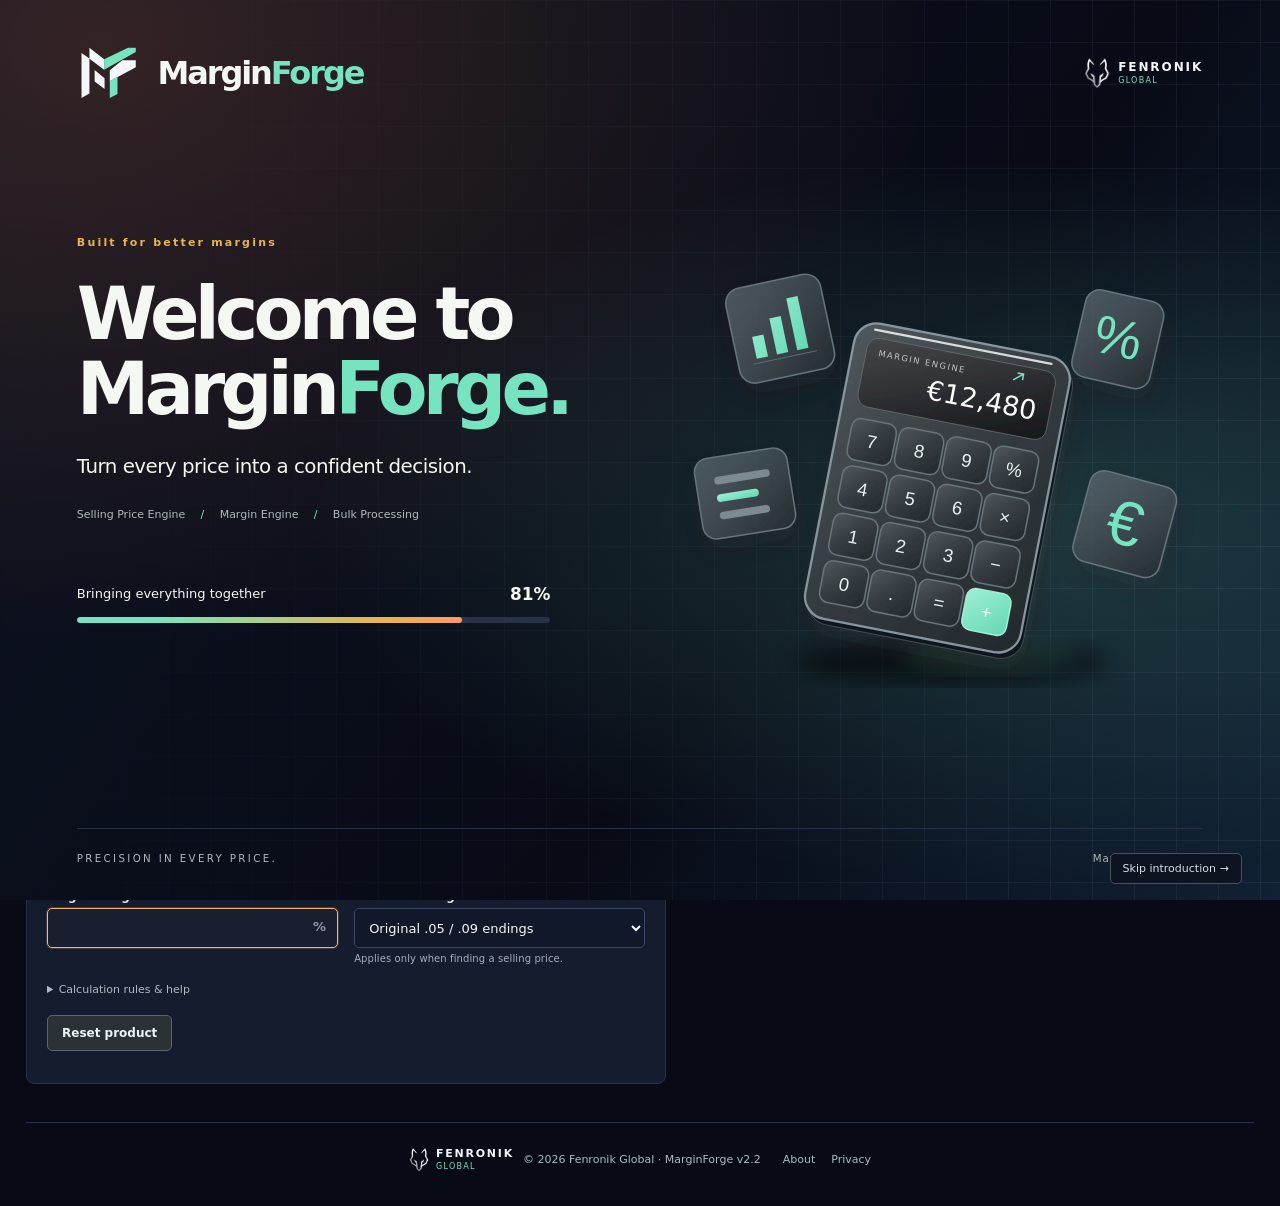
==== commit 1766beae: "Add marketplace result logos and exclude FBM storage fees" ====
--- a/index.html
+++ b/index.html
@@ -1,8 +1,8 @@
-<!doctype html><html lang="en"><head><meta charset="utf-8"><meta name="viewport" content="width=device-width,initial-scale=1"><title>MarginForge by Fenronik Global — Marketplace Profit &amp; Pricing Engine</title><meta name="author" content="Fenronik Global"><meta name="description" content="MarginForge — Marketplace Profit &amp; Pricing Engine by Fenronik Global"><link rel="stylesheet" href="assets/app.css?v=fenronik-2"><link rel="stylesheet" href="assets/workspace-polish.css"><link rel="stylesheet" href="assets/workspace-theme.css"><link rel="icon" type="image/svg+xml" href="assets/logo.svg?v=fenronik-3"></head><body><div class="welcome-screen integrated-welcome" id="welcomeScreen" role="dialog" aria-modal="true" aria-label="Welcome to MarginForge"><iframe id="welcomeFrame" src="assets/welcome.html?v=fenronik-3" title="MarginForge animated welcome screen"></iframe><button class="welcome-skip" id="enterWorkspace" type="button">Skip introduction →</button></div><aside class="masthead"><div class="identity"><div class="brand"><img class="app-logo" src="assets/logo.svg?v=fenronik-3" width="43" height="36" alt="MarginForge MF logo"><span>Margin<span class="brand-orange">Forge</span></span></div><a class="brand-sub parent-brand" href="https://fenronikglobal.in/">by Fenronik Global</a></div><nav class="engine-nav" aria-label="Pricing engines"><button data-engine="target">Selling Price Engine</button><button data-engine="actual">Margin Engine</button><button data-engine="compare">Marketplace Comparison</button></nav><button class="help-trigger" id="openHelp" type="button" aria-haspopup="dialog">Help</button><div class="language-control"><svg viewBox="0 0 24 24" fill="none" stroke="currentColor" stroke-width="1.6" aria-hidden="true"><circle cx="12" cy="12" r="9"/><ellipse cx="12" cy="12" rx="4" ry="9"/><path d="M3 12h18M5 7h14M5 17h14"/></svg><select id="interfaceLanguage" aria-label="Interface language"><option value="en">English</option><option value="es">Español</option><option value="fr">Français</option><option value="de">Deutsch</option></select></div></aside><main><header><div class="breadcrumb">Workspace &nbsp; / &nbsp; <strong id="crumb">Price calculator</strong></div><div class="workspace-status"><i></i>PRICING WORKSPACE · V2.2</div></header><div class="wrap"><div class="heading">
+<!doctype html><html lang="en"><head><meta charset="utf-8"><meta name="viewport" content="width=device-width,initial-scale=1"><title>MarginForge by Fenronik Global — Marketplace Profit &amp; Pricing Engine</title><meta name="author" content="Fenronik Global"><meta name="description" content="MarginForge — Marketplace Profit &amp; Pricing Engine by Fenronik Global"><link rel="stylesheet" href="assets/app.css?v=fenronik-2"><link rel="stylesheet" href="assets/workspace-polish.css"><link rel="stylesheet" href="assets/workspace-theme.css"><link rel="stylesheet" href="assets/marketplace-results.css"><link rel="icon" type="image/svg+xml" href="assets/logo.svg?v=fenronik-3"></head><body><div class="welcome-screen integrated-welcome" id="welcomeScreen" role="dialog" aria-modal="true" aria-label="Welcome to MarginForge"><iframe id="welcomeFrame" src="assets/welcome.html?v=fenronik-3" title="MarginForge animated welcome screen"></iframe><button class="welcome-skip" id="enterWorkspace" type="button">Skip introduction →</button></div><aside class="masthead"><div class="identity"><div class="brand"><img class="app-logo" src="assets/logo.svg?v=fenronik-3" width="43" height="36" alt="MarginForge MF logo"><span>Margin<span class="brand-orange">Forge</span></span></div><a class="brand-sub parent-brand" href="https://fenronikglobal.in/">by Fenronik Global</a></div><nav class="engine-nav" aria-label="Pricing engines"><button data-engine="target">Selling Price Engine</button><button data-engine="actual">Margin Engine</button><button data-engine="compare">Marketplace Comparison</button></nav><button class="help-trigger" id="openHelp" type="button" aria-haspopup="dialog">Help</button><div class="language-control"><svg viewBox="0 0 24 24" fill="none" stroke="currentColor" stroke-width="1.6" aria-hidden="true"><circle cx="12" cy="12" r="9"/><ellipse cx="12" cy="12" rx="4" ry="9"/><path d="M3 12h18M5 7h14M5 17h14"/></svg><select id="interfaceLanguage" aria-label="Interface language"><option value="en">English</option><option value="es">Español</option><option value="fr">Français</option><option value="de">Deutsch</option></select></div></aside><main><header><div class="breadcrumb">Workspace &nbsp; / &nbsp; <strong id="crumb">Price calculator</strong></div><div class="workspace-status"><i></i>PRICING WORKSPACE · V2.2</div></header><div class="wrap"><div class="heading">
   <div class="workspace-title"><h1 id="title">Every channel. One pricing desk.</h1></div>
   <div class="forge-art" aria-hidden="true">
     <div class="forge-orbit"></div>
     <div class="forge-bars"><i></i><i></i><i></i><i></i><i></i><i></i><i></i><i></i></div>
     <div class="forge-scan"></div>
   </div>
-</div><div class="workspace-controls"><div class="market"><span class="market-label">MARKET</span><select id="market"><option value="UK">United Kingdom · GBP</option><option value="FR">France · EUR</option><option value="DE">Germany · EUR</option></select></div><div class="channels" id="channels" aria-label="Marketplace"></div><div class="analysis-switch" id="amazonFulfilment" role="group" aria-label="Amazon fulfilment method"><button type="button" class="active" data-fulfilment="fba" aria-pressed="true">FBA</button><button type="button" data-fulfilment="fbm" aria-pressed="false">FBM</button></div></div><label class="field" id="amazonCategoryField" style="max-width:580px;margin-bottom:20px">Amazon category<select id="amazonCategory"><option value="beauty">Beauty, Health &amp; Personal Care</option><option value="home">Home Products</option><option value="baby">Baby Products</option><option value="grocery">Grocery &amp; Gourmet Foods</option><option value="clothing">Clothing &amp; Accessories</option><option value="electronics_acc">Electronic Accessories</option><option value="pet_clothing">Pet Clothing</option><option value="jewellery">Jewellery</option><option value="watches">Watches</option></select><small class="help" id="amazonCategoryHint"></small></label><label class="field full" id="sellerField" style="max-width:450px;margin-bottom:20px" hidden>eBay seller status<select id="sellerStatus"><option value="top">Top Rated Seller</option><option value="below">Below Standard Seller</option></select></label><div class="analysis-row"><div class="analysis-switch" id="analysisSize" aria-label="Analysis size"><button data-size="single">Single Product</button><button data-size="bulk">Bulk Analysis</button></div><details class="workspace-rules"><summary>Calculation rules</summary><div class="workspace-rules-body"><div id="notice" class="notice"></div></div></details></div><div id="single" class="section active"><div class="tabs" hidden><button class="active" data-mode="target">Selling Price Engine</button><button data-mode="actual">Margin Engine</button></div><div class="grid"><div><div class="card"><div class="cardhead"><h2>Product & Costs</h2><span class="badge" id="channelbadge">AMAZON</span></div><div class="fields"><label class="field full">EAN / ASIN / SKU<input id="sku" placeholder="e.g. B0918FHY6P"></label><label class="field">Cost of goods, ex-VAT<input id="cost" type="number" min="0" step=".01" value="7.29"></label><label class="field" id="fulfilLabel">Fulfilment / postage cost<input id="fulfil" type="number" min="0" step=".01" value="2.76"><small class="help">Final fee for this price band, before digital fee.</small></label><label class="field" id="fbaAtSpField" hidden>SP at which this FBA fee was calculated<input id="fbaAtSp" type="number" min=".01" step=".01" placeholder="e.g. 12.99"><small class="help"></small></label><label class="field">Inbound shipping / preparation<input id="shipping" type="number" min="0" step=".01" value="0"></label><label class="field">Storage / overhead per unit<input id="storage" type="number" min="0" step=".01" value="0"></label><label class="field">Customer delivery charge<input id="delivery" type="number" min="0" step=".01" value="0"><small class="help">Added to item price; included in fee base.</small></label><label class="field">Advertising / other cost per unit<input id="other" type="number" min="0" step=".01" value="0"></label><label class="field" id="quantityField" hidden>Units per order / pack<input id="quantity" type="number" min="1" step="1" value="1"></label><label class="field" id="adField" hidden>Advertising rate %<input id="adRate" type="number" min="0" max="100" step=".01" value="0"></label><label class="field" id="targetField">Target Margin %<input id="target" type="number" max="99" step=".01" value="6.18"></label><label class="field" id="spField" hidden>Current Selling Price<input id="sp" type="number" min=".01" step=".01" value="19.99"></label><label class="field" id="lowestField" hidden>Lowest selling price (optional)<input id="lowest" type="number" min=".01" step=".01" placeholder="e.g. 7.55"><small class="help">Second France price from column K.</small></label><label class="field">Price rounding<select id="rounding"><option value="cent">Next penny / cent</option><option value="99">Round up to .99</option><option value="legacy" selected>Original .05 / .09 endings</option></select><small class="help" id="roundingHelp">Applies only when finding a selling price.</small></label></div><div class="info" id="costInfo">Costs must be entered in the selected currency, excluding recoverable VAT. Margin = profit ÷ total customer payment (including delivery and sales VAT). Changing market does not convert amounts.</div><div class="actions"><button class="primary" id="calculate">Calculate pricing</button><button class="secondary" id="reset">Reset product</button></div><p id="error" class="error" role="alert"></p></div><div class="card"><div class="cardhead"><h2>Active Fee Profile</h2><button class="secondary" id="editfees" hidden>Edit settings</button></div><div id="profileSummary"></div></div></div><div id="result" aria-live="polite"><div class="empty">Your pricing analysis will appear here.<br>Review fee settings, then calculate a product.</div></div></div></div><div id="bulk" class="section"><div class="card"><div class="cardhead"><h2 id="bulkTemplateTitle">Bulk analysis template</h2><span class="badge">EXCEL-COMPATIBLE CSV</span></div><div class="template-grid" id="bulkTemplates" style="grid-template-columns:1fr"></div><p class="template-note" id="bulkTemplateNote">Download the matching template, replace the example rows with your products, keep the column headers, then save as CSV and upload below. For “Selling Price Engine”, SellingPrice can be blank. For “Margin Engine”, fill SellingPrice. This template belongs to the selected marketplace and country.</p></div><div class="card"><div class="toolbar"><div><h2>Bulk Analysis</h2><p class="muted">One channel and market per batch. Up to 2,000 products.</p></div><button class="secondary" id="template">Download template</button></div><div class="fields"><label class="field">Calculation mode<select id="bulkMode" disabled><option value="target">Selling Price Engine</option><option value="actual">Margin Engine</option></select></label><label class="field">Target Margin %<input id="bulkTarget" type="number" max="99" value="6.18" step=".01"></label></div><p class="muted" id="bulkInstructions">CSV or Excel tab-separated columns: <b>EAN/ASIN/SKU, Cost, Fulfilment, Shipping, Storage, SellingPrice, Delivery, Other</b>. Header required. Fulfilment is optional; blank optional costs are zero.</p><textarea id="paste" aria-label="Bulk product data" placeholder="EAN/ASIN/SKU,Cost,Fulfilment,Shipping,Storage,SellingPrice,Delivery,Other&#10;SKU-001,7.29,2.76,0,0,19.99,0,0"></textarea><label class="field">Or upload CSV<input id="upload" type="file" accept=".csv,.tsv,.txt"></label><div class="actions"><button class="primary" id="runbulk">Run Analysis</button><button class="secondary" id="clearbulk">Clear</button><button class="secondary" id="export" disabled>Export Results</button></div><p id="bulkError" class="error" role="alert"></p></div><div class="card" id="bulkOutput" hidden></div></div><div id="compare" class="section"><div class="card"><div class="toolbar"><div><h2>Marketplace Comparison</h2><p class="muted">Uses unit cost, shipping, quantity and advertising rate from the price calculator.</p></div><button class="primary" id="runcompare">Compare channels</button></div><label class="field" style="max-width:260px">Item selling price for comparison<input id="comparePrice" type="number" min=".01" step=".01" value="19.99"></label><div id="comparisonFees" class="fields" hidden></div><div class="info">UK eBay, OnCommerce and Shopify use your Excel formulas: unit cost × quantity, shipping once per order, and margin on ex-VAT revenue. Amazon FBA uses revenue excluding VAT. Select Amazon to review its fulfilment inputs. Use individual calculators when channel shipping costs differ.</div><p id="compareError" class="error" role="alert"></p><div id="compareOutput" class="tablewrap" style="margin-top:20px"></div></div></div><div id="settings" class="section" hidden><div class="card"><div class="cardhead"><div><h2 id="settingsTitle">Marketplace fee settings</h2><p class="muted">Separate profiles for each channel and country. Saved in this browser.</p></div><span class="badge">EDITABLE PROFILE</span></div><div class="notice" id="settingsNotice">Starting values are examples, not a verified fee schedule. Enter rates from your seller account. FBA fees are entered per product; enter the final fee including any applicable surcharge. Monthly subscriptions are allocated through storage / overhead per unit.</div><form id="settingsForm"><div class="profile-grid" id="settingsFields"></div><label class="confirm"><input type="checkbox" id="confirmed">I have reviewed this market, sales VAT, fee rates and payment provider for my account.</label><div class="actions"><button class="primary" type="submit">Save fee profile</button><button class="secondary" type="button" id="restore">Restore example values</button></div><p id="saveStatus" class="status" role="status"></p></form><div class="info" id="settingsInfo">Sales VAT is deducted from VAT-inclusive revenue. Fee VAT only adds a cost when non-recoverable. For Shopify Payments, keep the additional platform transaction rate at 0%; for an external gateway, enter both gateway and applicable platform fees. Minimum commission applies to referral / commission only. The threshold model applies its rate to the entire order; use a flat negotiated effective rate for progressive fee schedules.</div><p class="muted">Reference pages: <a class="link" href="https://sell.amazon.co.uk/pricing" target="_blank" rel="noopener">Amazon</a> · <a class="link" href="https://www.ebay.co.uk/help/selling/fees-credits-invoices/store-selling-fees?id=4809" target="_blank" rel="noopener">eBay</a> · <a class="link" href="https://www.onbuy.com/" target="_blank" rel="noopener">OnCommerce</a> · <a class="link" href="https://help.shopify.com/en/manual/intro-to-shopify/pricing-plans/pricing-overview" target="_blank" rel="noopener">Shopify</a>. Check the relevant local seller portal for EU rates.</p></div></div><footer class="app-footer"><div class="footer-brand"><a class="fenronik-wordmark" href="https://fenronikglobal.in/"><img src="assets/fenronik-wolf.png" width="26" height="32" alt=""><span><b>FENRONIK</b><small>GLOBAL</small></span></a><span>© 2026 Fenronik Global · MarginForge v2.2</span></div><nav aria-label="Footer links"><button data-footer-info="about">About</button><button data-footer-info="privacy">Privacy</button></nav><div class="theme-control" role="group" aria-label="Colour theme"><span>Theme</span><button data-theme-choice="dark" aria-pressed="true">Dark</button><button data-theme-choice="light" aria-pressed="false">Light</button></div></footer><dialog id="footerDialog"><div class="dialog-head"><h2 id="footerDialogTitle"></h2><button id="closeFooterDialog" aria-label="Close dialog">×</button></div><p id="footerDialogText"></p></dialog></div></main><dialog id="helpDialog" aria-labelledby="helpTitle"><div class="dialog-head"><h2 id="helpTitle">Using MarginForge</h2><button id="closeHelp" aria-label="Close help">×</button></div><p class="help-intro">Choose an engine, a marketplace, and Single Product or Bulk Analysis.</p><div class="help-sections"><section><h3>Selling Price Engine</h3><p>Enter product costs and your target margin. The recommended selling price updates automatically after you finish typing. Negative target margins are supported.</p><p>Breakeven Selling Price is the lowest supported price with a non-negative profit, using the original .05 / .09 ending pattern.</p></section><section><h3>Margin Engine</h3><p>Enter the exact current selling price and costs to see profit, margin, and fees. Price rounding is visible but disabled in this engine.</p></section><section><h3>Choose the market</h3><p>Amazon supports United Kingdom, France, and Germany. eBay, OnCommerce, Shopify, and TikTok use UK calculations. Amounts must be entered in the selected currency; switching countries does not convert them.</p></section><section><h3>Enter costs correctly</h3><p>Enter costs excluding recoverable VAT. For Amazon UK, select the category and enter the FBA fee. The FBA fee steps up automatically: +£0.40 above £10 (UK), +€0.40 above €11 (Germany), +€0.42 / €0.52 above €12 (France, by base fee). Always enter the selling price at which the FBA fee was calculated, so the right fee is used for every price tested.</p><p>For eBay, OnCommerce, and Shopify, unit cost is multiplied by quantity and shipping is deducted once per order. Enter the total order or pack selling price. On eBay, select Top Rated or Below Standard; Below Standard includes the additional 6% fee.</p></section><section><h3>TikTok UK</h3><p>Enter product cost, TikTok shipping fee and seller shipping separately. Smart Promotion defaults to 5%. Commission is 9% plus a separate 1% fee; each percentage fee is rounded to two decimals. The supplied spreadsheet has no VAT deduction. Margin uses selling price.</p></section><section><h3>Price rounding</h3><p>Choose Next penny / cent, Round up to .99, or Original endings when finding a selling price. The recommended price meets or exceeds your target margin. Breakeven always uses Original endings.</p></section><section><h3>Bulk Analysis</h3><ol><li>Select the engine, marketplace, and country.</li><li>Download its matching template. Keep the headers and replace the example rows.</li><li>Find-price templates contain costs; current-margin templates also require SellingPrice.</li><li>Upload your CSV, or paste its contents or Excel tab-separated data.</li><li>Set the batch target margin if applicable, then click <b>Run Analysis</b>.</li><li>Review row errors and click <b>Export Results</b> to download the CSV.</li></ol><p>Up to 2,000 products per batch. Re-run analysis after changing batch data or settings. EAN / ASIN / SKU identifies each product.</p></section><section><h3>Read the results</h3><p>The cost bar shows profit, fees, fulfilment, product costs, and VAT as shares of the selling price. eBay, OnCommerce, Shopify and Amazon UK margin uses revenue excluding VAT; Amazon France, Amazon Germany and TikTok use the selling price, following the agreed calculations.</p><p>For a loss, the bar shows proportions of total deductions and a separate loss notice. Expand Calculation details for formula notes.</p></section><section><h3>Marketplace Comparison</h3><p>Use UK to compare channels at a selling price, based on costs from the single-product form. Use individual calculators when shipping or other inputs differ between marketplaces.</p></section><section><h3>Theme & privacy</h3><p>Use Dark / Light in the header; your choice is remembered in this browser. Single-product inputs are saved separately for each marketplace and country on this device. Switching back restores them. Reset product clears the selected product values. Product calculations stay in your browser. Footer Privacy explains external font and profile-image requests. Fee model date indicates when the app rules were configured, rather than live verification of seller fees.</p></section></div></dialog><script src="assets/app.js?v=fenronik-3"></script></body></html>
+</div><div class="workspace-controls"><div class="market"><span class="market-label">MARKET</span><select id="market"><option value="UK">United Kingdom · GBP</option><option value="FR">France · EUR</option><option value="DE">Germany · EUR</option></select></div><div class="channels" id="channels" aria-label="Marketplace"></div><div class="analysis-switch" id="amazonFulfilment" role="group" aria-label="Amazon fulfilment method"><button type="button" class="active" data-fulfilment="fba" aria-pressed="true">FBA</button><button type="button" data-fulfilment="fbm" aria-pressed="false">FBM</button></div></div><label class="field" id="amazonCategoryField" style="max-width:580px;margin-bottom:20px">Amazon category<select id="amazonCategory"><option value="beauty">Beauty, Health &amp; Personal Care</option><option value="home">Home Products</option><option value="baby">Baby Products</option><option value="grocery">Grocery &amp; Gourmet Foods</option><option value="clothing">Clothing &amp; Accessories</option><option value="electronics_acc">Electronic Accessories</option><option value="pet_clothing">Pet Clothing</option><option value="jewellery">Jewellery</option><option value="watches">Watches</option></select><small class="help" id="amazonCategoryHint"></small></label><label class="field full" id="sellerField" style="max-width:450px;margin-bottom:20px" hidden>eBay seller status<select id="sellerStatus"><option value="top">Top Rated Seller</option><option value="below">Below Standard Seller</option></select></label><div class="analysis-row"><div class="analysis-switch" id="analysisSize" aria-label="Analysis size"><button data-size="single">Single Product</button><button data-size="bulk">Bulk Analysis</button></div><details class="workspace-rules"><summary>Calculation rules</summary><div class="workspace-rules-body"><div id="notice" class="notice"></div></div></details></div><div id="single" class="section active"><div class="tabs" hidden><button class="active" data-mode="target">Selling Price Engine</button><button data-mode="actual">Margin Engine</button></div><div class="grid"><div><div class="card"><div class="cardhead"><h2>Product & Costs</h2><span class="badge" id="channelbadge" hidden>AMAZON</span></div><div class="fields"><label class="field full">EAN / ASIN / SKU<input id="sku" placeholder="e.g. B0918FHY6P"></label><label class="field">Cost of goods, ex-VAT<input id="cost" type="number" min="0" step=".01" value="7.29"></label><label class="field" id="fulfilLabel">Fulfilment / postage cost<input id="fulfil" type="number" min="0" step=".01" value="2.76"><small class="help">Final fee for this price band, before digital fee.</small></label><label class="field" id="fbaAtSpField" hidden>SP at which this FBA fee was calculated<input id="fbaAtSp" type="number" min=".01" step=".01" placeholder="e.g. 12.99"><small class="help"></small></label><label class="field">Inbound shipping / preparation<input id="shipping" type="number" min="0" step=".01" value="0"></label><label class="field">Storage / overhead per unit<input id="storage" type="number" min="0" step=".01" value="0"></label><label class="field">Customer delivery charge<input id="delivery" type="number" min="0" step=".01" value="0"><small class="help">Added to item price; included in fee base.</small></label><label class="field">Advertising / other cost per unit<input id="other" type="number" min="0" step=".01" value="0"></label><label class="field" id="quantityField" hidden>Units per order / pack<input id="quantity" type="number" min="1" step="1" value="1"></label><label class="field" id="adField" hidden>Advertising rate %<input id="adRate" type="number" min="0" max="100" step=".01" value="0"></label><label class="field" id="targetField">Target Margin %<input id="target" type="number" max="99" step=".01" value="6.18"></label><label class="field" id="spField" hidden>Current Selling Price<input id="sp" type="number" min=".01" step=".01" value="19.99"></label><label class="field" id="lowestField" hidden>Lowest selling price (optional)<input id="lowest" type="number" min=".01" step=".01" placeholder="e.g. 7.55"><small class="help">Second France price from column K.</small></label><label class="field">Price rounding<select id="rounding"><option value="cent">Next penny / cent</option><option value="99">Round up to .99</option><option value="legacy" selected>Original .05 / .09 endings</option></select><small class="help" id="roundingHelp">Applies only when finding a selling price.</small></label></div><div class="info" id="costInfo">Costs must be entered in the selected currency, excluding recoverable VAT. Margin = profit ÷ total customer payment (including delivery and sales VAT). Changing market does not convert amounts.</div><div class="actions"><button class="primary" id="calculate">Calculate pricing</button><button class="secondary" id="reset">Reset product</button></div><p id="error" class="error" role="alert"></p></div><div class="card"><div class="cardhead"><h2>Active Fee Profile</h2><button class="secondary" id="editfees" hidden>Edit settings</button></div><div id="profileSummary"></div></div></div><div id="result" aria-live="polite"><div class="empty">Your pricing analysis will appear here.<br>Review fee settings, then calculate a product.</div></div></div></div><div id="bulk" class="section"><div class="card"><div class="cardhead"><h2 id="bulkTemplateTitle">Bulk analysis template</h2><span class="badge">EXCEL-COMPATIBLE CSV</span></div><div class="template-grid" id="bulkTemplates" style="grid-template-columns:1fr"></div><p class="template-note" id="bulkTemplateNote">Download the matching template, replace the example rows with your products, keep the column headers, then save as CSV and upload below. For “Selling Price Engine”, SellingPrice can be blank. For “Margin Engine”, fill SellingPrice. This template belongs to the selected marketplace and country.</p></div><div class="card"><div class="toolbar"><div><h2>Bulk Analysis</h2><p class="muted">One channel and market per batch. Up to 2,000 products.</p></div><button class="secondary" id="template">Download template</button></div><div class="fields"><label class="field">Calculation mode<select id="bulkMode" disabled><option value="target">Selling Price Engine</option><option value="actual">Margin Engine</option></select></label><label class="field">Target Margin %<input id="bulkTarget" type="number" max="99" value="6.18" step=".01"></label></div><p class="muted" id="bulkInstructions">CSV or Excel tab-separated columns: <b>EAN/ASIN/SKU, Cost, Fulfilment, Shipping, Storage, SellingPrice, Delivery, Other</b>. Header required. Fulfilment is optional; blank optional costs are zero.</p><textarea id="paste" aria-label="Bulk product data" placeholder="EAN/ASIN/SKU,Cost,Fulfilment,Shipping,Storage,SellingPrice,Delivery,Other&#10;SKU-001,7.29,2.76,0,0,19.99,0,0"></textarea><label class="field">Or upload CSV<input id="upload" type="file" accept=".csv,.tsv,.txt"></label><div class="actions"><button class="primary" id="runbulk">Run Analysis</button><button class="secondary" id="clearbulk">Clear</button><button class="secondary" id="export" disabled>Export Results</button></div><p id="bulkError" class="error" role="alert"></p></div><div class="card" id="bulkOutput" hidden></div></div><div id="compare" class="section"><div class="card"><div class="toolbar"><div><h2>Marketplace Comparison</h2><p class="muted">Uses unit cost, shipping, quantity and advertising rate from the price calculator.</p></div><button class="primary" id="runcompare">Compare channels</button></div><label class="field" style="max-width:260px">Item selling price for comparison<input id="comparePrice" type="number" min=".01" step=".01" value="19.99"></label><div id="comparisonFees" class="fields" hidden></div><div class="info">UK eBay, OnCommerce and Shopify use your Excel formulas: unit cost × quantity, shipping once per order, and margin on ex-VAT revenue. Amazon FBA uses revenue excluding VAT. Select Amazon to review its fulfilment inputs. Use individual calculators when channel shipping costs differ.</div><p id="compareError" class="error" role="alert"></p><div id="compareOutput" class="tablewrap" style="margin-top:20px"></div></div></div><div id="settings" class="section" hidden><div class="card"><div class="cardhead"><div><h2 id="settingsTitle">Marketplace fee settings</h2><p class="muted">Separate profiles for each channel and country. Saved in this browser.</p></div><span class="badge">EDITABLE PROFILE</span></div><div class="notice" id="settingsNotice">Starting values are examples, not a verified fee schedule. Enter rates from your seller account. FBA fees are entered per product; enter the final fee including any applicable surcharge. Monthly subscriptions are allocated through storage / overhead per unit.</div><form id="settingsForm"><div class="profile-grid" id="settingsFields"></div><label class="confirm"><input type="checkbox" id="confirmed">I have reviewed this market, sales VAT, fee rates and payment provider for my account.</label><div class="actions"><button class="primary" type="submit">Save fee profile</button><button class="secondary" type="button" id="restore">Restore example values</button></div><p id="saveStatus" class="status" role="status"></p></form><div class="info" id="settingsInfo">Sales VAT is deducted from VAT-inclusive revenue. Fee VAT only adds a cost when non-recoverable. For Shopify Payments, keep the additional platform transaction rate at 0%; for an external gateway, enter both gateway and applicable platform fees. Minimum commission applies to referral / commission only. The threshold model applies its rate to the entire order; use a flat negotiated effective rate for progressive fee schedules.</div><p class="muted">Reference pages: <a class="link" href="https://sell.amazon.co.uk/pricing" target="_blank" rel="noopener">Amazon</a> · <a class="link" href="https://www.ebay.co.uk/help/selling/fees-credits-invoices/store-selling-fees?id=4809" target="_blank" rel="noopener">eBay</a> · <a class="link" href="https://www.onbuy.com/" target="_blank" rel="noopener">OnCommerce</a> · <a class="link" href="https://help.shopify.com/en/manual/intro-to-shopify/pricing-plans/pricing-overview" target="_blank" rel="noopener">Shopify</a>. Check the relevant local seller portal for EU rates.</p></div></div><footer class="app-footer"><div class="footer-brand"><a class="fenronik-wordmark" href="https://fenronikglobal.in/"><img src="assets/fenronik-wolf.png" width="26" height="32" alt=""><span><b>FENRONIK</b><small>GLOBAL</small></span></a><span>© 2026 Fenronik Global · MarginForge v2.2</span></div><nav aria-label="Footer links"><button data-footer-info="about">About</button><button data-footer-info="privacy">Privacy</button></nav><div class="theme-control" role="group" aria-label="Colour theme"><span>Theme</span><button data-theme-choice="dark" aria-pressed="true">Dark</button><button data-theme-choice="light" aria-pressed="false">Light</button></div></footer><dialog id="footerDialog"><div class="dialog-head"><h2 id="footerDialogTitle"></h2><button id="closeFooterDialog" aria-label="Close dialog">×</button></div><p id="footerDialogText"></p></dialog></div></main><dialog id="helpDialog" aria-labelledby="helpTitle"><div class="dialog-head"><h2 id="helpTitle">Using MarginForge</h2><button id="closeHelp" aria-label="Close help">×</button></div><p class="help-intro">Choose an engine, a marketplace, and Single Product or Bulk Analysis.</p><div class="help-sections"><section><h3>Selling Price Engine</h3><p>Enter product costs and your target margin. The recommended selling price updates automatically after you finish typing. Negative target margins are supported.</p><p>Breakeven Selling Price is the lowest supported price with a non-negative profit, using the original .05 / .09 ending pattern.</p></section><section><h3>Margin Engine</h3><p>Enter the exact current selling price and costs to see profit, margin, and fees. Price rounding is visible but disabled in this engine.</p></section><section><h3>Choose the market</h3><p>Amazon supports United Kingdom, France, and Germany. eBay, OnCommerce, Shopify, and TikTok use UK calculations. Amounts must be entered in the selected currency; switching countries does not convert them.</p></section><section><h3>Enter costs correctly</h3><p>Enter costs excluding recoverable VAT. For Amazon UK, select the category and enter the FBA fee. The FBA fee steps up automatically: +£0.40 above £10 (UK), +€0.40 above €11 (Germany), +€0.42 / €0.52 above €12 (France, by base fee). Always enter the selling price at which the FBA fee was calculated, so the right fee is used for every price tested.</p><p>For eBay, OnCommerce, and Shopify, unit cost is multiplied by quantity and shipping is deducted once per order. Enter the total order or pack selling price. On eBay, select Top Rated or Below Standard; Below Standard includes the additional 6% fee.</p></section><section><h3>TikTok UK</h3><p>Enter product cost, TikTok shipping fee and seller shipping separately. Smart Promotion defaults to 5%. Commission is 9% plus a separate 1% fee; each percentage fee is rounded to two decimals. The supplied spreadsheet has no VAT deduction. Margin uses selling price.</p></section><section><h3>Price rounding</h3><p>Choose Next penny / cent, Round up to .99, or Original endings when finding a selling price. The recommended price meets or exceeds your target margin. Breakeven always uses Original endings.</p></section><section><h3>Bulk Analysis</h3><ol><li>Select the engine, marketplace, and country.</li><li>Download its matching template. Keep the headers and replace the example rows.</li><li>Find-price templates contain costs; current-margin templates also require SellingPrice.</li><li>Upload your CSV, or paste its contents or Excel tab-separated data.</li><li>Set the batch target margin if applicable, then click <b>Run Analysis</b>.</li><li>Review row errors and click <b>Export Results</b> to download the CSV.</li></ol><p>Up to 2,000 products per batch. Re-run analysis after changing batch data or settings. EAN / ASIN / SKU identifies each product.</p></section><section><h3>Read the results</h3><p>The cost bar shows profit, fees, fulfilment, product costs, and VAT as shares of the selling price. eBay, OnCommerce, Shopify and Amazon UK margin uses revenue excluding VAT; Amazon France, Amazon Germany and TikTok use the selling price, following the agreed calculations.</p><p>For a loss, the bar shows proportions of total deductions and a separate loss notice. Expand Calculation details for formula notes.</p></section><section><h3>Marketplace Comparison</h3><p>Use UK to compare channels at a selling price, based on costs from the single-product form. Use individual calculators when shipping or other inputs differ between marketplaces.</p></section><section><h3>Theme & privacy</h3><p>Use Dark / Light in the header; your choice is remembered in this browser. Single-product inputs are saved separately for each marketplace and country on this device. Switching back restores them. Reset product clears the selected product values. Product calculations stay in your browser. Footer Privacy explains external font and profile-image requests. Fee model date indicates when the app rules were configured, rather than live verification of seller fees.</p></section></div></dialog><script src="assets/app.js?v=marketplace-results"></script></body></html>
--- a/assets/marketplace-results.css
+++ b/assets/marketplace-results.css
@@ -0,0 +1,17 @@
+/* Marketplace marks identify results while the selector stays text-only. */
+.marketplace-identity {
+  display:inline-flex;align-items:center;gap:9px;vertical-align:middle;font-weight:650;
+}
+.marketplace-logo-tile {
+  display:inline-flex;align-items:center;justify-content:center;flex:none;
+  width:88px;height:32px;padding:4px 7px;
+  border:1px solid #34435d;border-radius:6px;background:#101829;
+}
+.marketplace-logo-tile img {display:block;width:100%;height:100%;object-fit:contain;}
+.result .marketplace-identity {margin:0 6px 10px 0;}
+.result-market-context {
+  display:inline-block;vertical-align:middle;margin-bottom:10px;
+  color:#bac8dd;font-size:11px;font-weight:650;letter-spacing:.04em;
+}
+html[data-theme=light] .result.awaiting-inputs .result-market-context {color:#4d5b62;}
+#compareOutput .marketplace-identity {white-space:nowrap;}
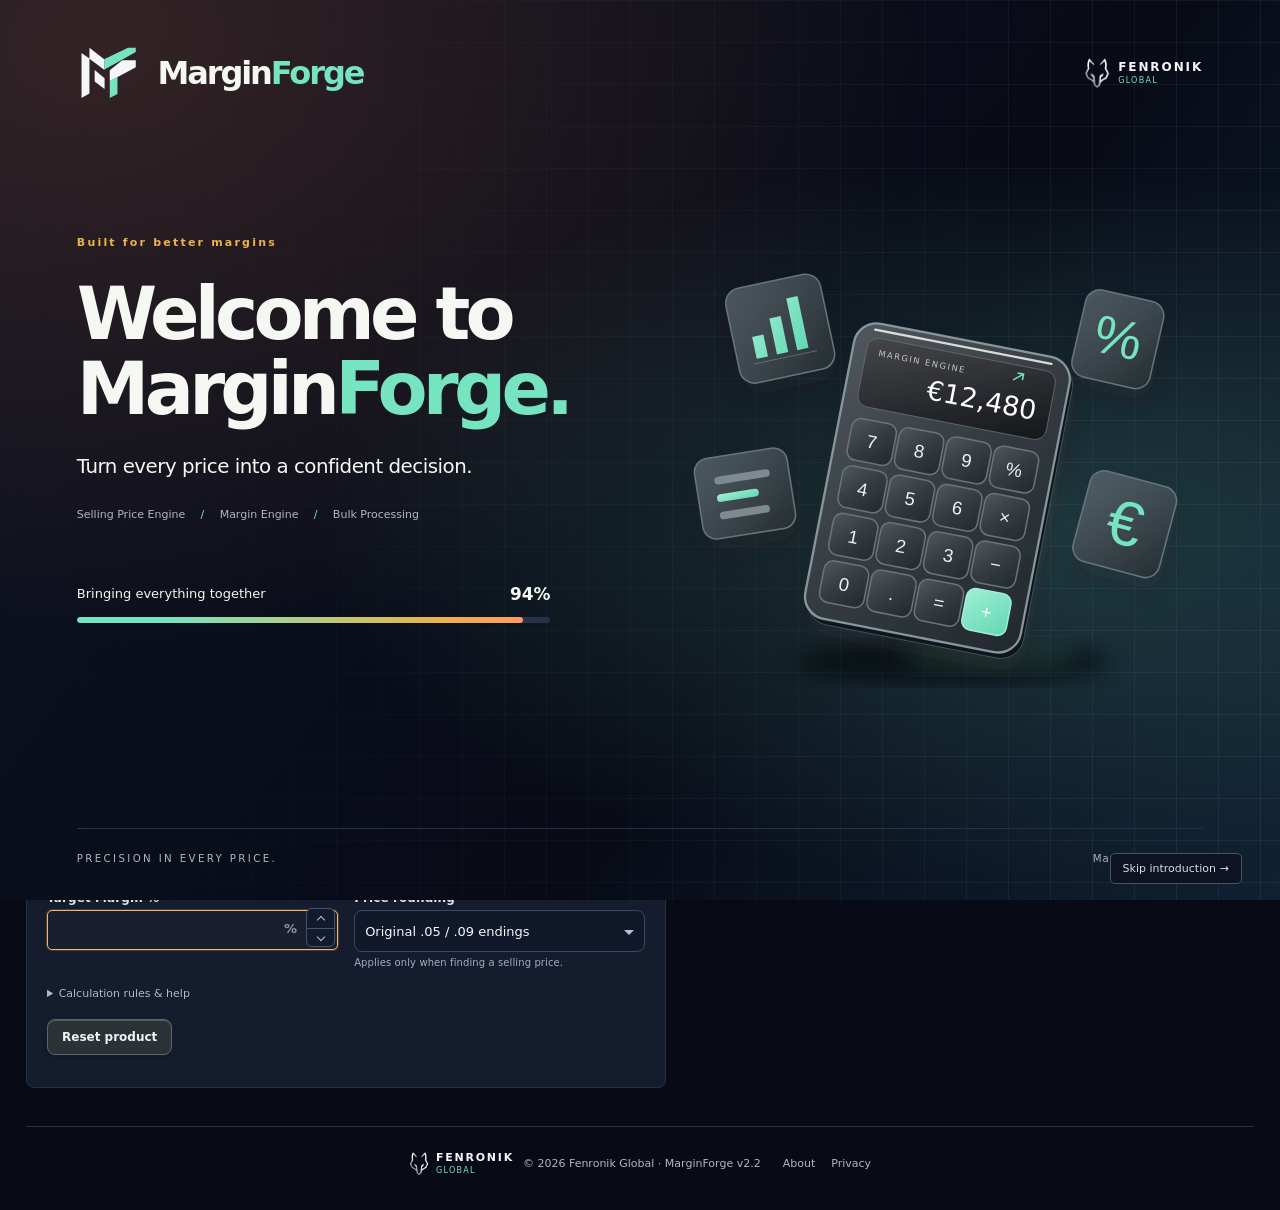
==== commit 8732d4cd: "Modernize MarginForge form controls and numeric steppers" ====
--- a/index.html
+++ b/index.html
@@ -1,8 +1,8 @@
-<!doctype html><html lang="en"><head><meta charset="utf-8"><meta name="viewport" content="width=device-width,initial-scale=1"><title>MarginForge by Fenronik Global — Marketplace Profit &amp; Pricing Engine</title><meta name="author" content="Fenronik Global"><meta name="description" content="MarginForge — Marketplace Profit &amp; Pricing Engine by Fenronik Global"><link rel="stylesheet" href="assets/app.css?v=fenronik-2"><link rel="stylesheet" href="assets/workspace-polish.css"><link rel="stylesheet" href="assets/workspace-theme.css"><link rel="stylesheet" href="assets/marketplace-results.css"><link rel="icon" type="image/svg+xml" href="assets/logo.svg?v=fenronik-3"></head><body><div class="welcome-screen integrated-welcome" id="welcomeScreen" role="dialog" aria-modal="true" aria-label="Welcome to MarginForge"><iframe id="welcomeFrame" src="assets/welcome.html?v=fenronik-3" title="MarginForge animated welcome screen"></iframe><button class="welcome-skip" id="enterWorkspace" type="button">Skip introduction →</button></div><aside class="masthead"><div class="identity"><div class="brand"><img class="app-logo" src="assets/logo.svg?v=fenronik-3" width="43" height="36" alt="MarginForge MF logo"><span>Margin<span class="brand-orange">Forge</span></span></div><a class="brand-sub parent-brand" href="https://fenronikglobal.in/">by Fenronik Global</a></div><nav class="engine-nav" aria-label="Pricing engines"><button data-engine="target">Selling Price Engine</button><button data-engine="actual">Margin Engine</button><button data-engine="compare">Marketplace Comparison</button></nav><button class="help-trigger" id="openHelp" type="button" aria-haspopup="dialog">Help</button><div class="language-control"><svg viewBox="0 0 24 24" fill="none" stroke="currentColor" stroke-width="1.6" aria-hidden="true"><circle cx="12" cy="12" r="9"/><ellipse cx="12" cy="12" rx="4" ry="9"/><path d="M3 12h18M5 7h14M5 17h14"/></svg><select id="interfaceLanguage" aria-label="Interface language"><option value="en">English</option><option value="es">Español</option><option value="fr">Français</option><option value="de">Deutsch</option></select></div></aside><main><header><div class="breadcrumb">Workspace &nbsp; / &nbsp; <strong id="crumb">Price calculator</strong></div><div class="workspace-status"><i></i>PRICING WORKSPACE · V2.2</div></header><div class="wrap"><div class="heading">
+<!doctype html><html lang="en"><head><meta charset="utf-8"><meta name="viewport" content="width=device-width,initial-scale=1"><title>MarginForge by Fenronik Global — Marketplace Profit &amp; Pricing Engine</title><meta name="author" content="Fenronik Global"><meta name="description" content="MarginForge — Marketplace Profit &amp; Pricing Engine by Fenronik Global"><link rel="stylesheet" href="assets/app.css?v=fenronik-2"><link rel="stylesheet" href="assets/workspace-polish.css"><link rel="stylesheet" href="assets/workspace-theme.css"><link rel="stylesheet" href="assets/marketplace-results.css"><link rel="stylesheet" href="assets/workspace-controls.css"><link rel="icon" type="image/svg+xml" href="assets/logo.svg?v=fenronik-3"></head><body><div class="welcome-screen integrated-welcome" id="welcomeScreen" role="dialog" aria-modal="true" aria-label="Welcome to MarginForge"><iframe id="welcomeFrame" src="assets/welcome.html?v=fenronik-3" title="MarginForge animated welcome screen"></iframe><button class="welcome-skip" id="enterWorkspace" type="button">Skip introduction →</button></div><aside class="masthead"><div class="identity"><div class="brand"><img class="app-logo" src="assets/logo.svg?v=fenronik-3" width="43" height="36" alt="MarginForge MF logo"><span>Margin<span class="brand-orange">Forge</span></span></div><a class="brand-sub parent-brand" href="https://fenronikglobal.in/">by Fenronik Global</a></div><nav class="engine-nav" aria-label="Pricing engines"><button data-engine="target">Selling Price Engine</button><button data-engine="actual">Margin Engine</button><button data-engine="compare">Marketplace Comparison</button></nav><button class="help-trigger" id="openHelp" type="button" aria-haspopup="dialog">Help</button><div class="language-control"><svg viewBox="0 0 24 24" fill="none" stroke="currentColor" stroke-width="1.6" aria-hidden="true"><circle cx="12" cy="12" r="9"/><ellipse cx="12" cy="12" rx="4" ry="9"/><path d="M3 12h18M5 7h14M5 17h14"/></svg><select id="interfaceLanguage" aria-label="Interface language"><option value="en">English</option><option value="es">Español</option><option value="fr">Français</option><option value="de">Deutsch</option></select></div></aside><main><header><div class="breadcrumb">Workspace &nbsp; / &nbsp; <strong id="crumb">Price calculator</strong></div><div class="workspace-status"><i></i>PRICING WORKSPACE · V2.2</div></header><div class="wrap"><div class="heading">
   <div class="workspace-title"><h1 id="title">Every channel. One pricing desk.</h1></div>
   <div class="forge-art" aria-hidden="true">
     <div class="forge-orbit"></div>
     <div class="forge-bars"><i></i><i></i><i></i><i></i><i></i><i></i><i></i><i></i></div>
     <div class="forge-scan"></div>
   </div>
-</div><div class="workspace-controls"><div class="market"><span class="market-label">MARKET</span><select id="market"><option value="UK">United Kingdom · GBP</option><option value="FR">France · EUR</option><option value="DE">Germany · EUR</option></select></div><div class="channels" id="channels" aria-label="Marketplace"></div><div class="analysis-switch" id="amazonFulfilment" role="group" aria-label="Amazon fulfilment method"><button type="button" class="active" data-fulfilment="fba" aria-pressed="true">FBA</button><button type="button" data-fulfilment="fbm" aria-pressed="false">FBM</button></div></div><label class="field" id="amazonCategoryField" style="max-width:580px;margin-bottom:20px">Amazon category<select id="amazonCategory"><option value="beauty">Beauty, Health &amp; Personal Care</option><option value="home">Home Products</option><option value="baby">Baby Products</option><option value="grocery">Grocery &amp; Gourmet Foods</option><option value="clothing">Clothing &amp; Accessories</option><option value="electronics_acc">Electronic Accessories</option><option value="pet_clothing">Pet Clothing</option><option value="jewellery">Jewellery</option><option value="watches">Watches</option></select><small class="help" id="amazonCategoryHint"></small></label><label class="field full" id="sellerField" style="max-width:450px;margin-bottom:20px" hidden>eBay seller status<select id="sellerStatus"><option value="top">Top Rated Seller</option><option value="below">Below Standard Seller</option></select></label><div class="analysis-row"><div class="analysis-switch" id="analysisSize" aria-label="Analysis size"><button data-size="single">Single Product</button><button data-size="bulk">Bulk Analysis</button></div><details class="workspace-rules"><summary>Calculation rules</summary><div class="workspace-rules-body"><div id="notice" class="notice"></div></div></details></div><div id="single" class="section active"><div class="tabs" hidden><button class="active" data-mode="target">Selling Price Engine</button><button data-mode="actual">Margin Engine</button></div><div class="grid"><div><div class="card"><div class="cardhead"><h2>Product & Costs</h2><span class="badge" id="channelbadge" hidden>AMAZON</span></div><div class="fields"><label class="field full">EAN / ASIN / SKU<input id="sku" placeholder="e.g. B0918FHY6P"></label><label class="field">Cost of goods, ex-VAT<input id="cost" type="number" min="0" step=".01" value="7.29"></label><label class="field" id="fulfilLabel">Fulfilment / postage cost<input id="fulfil" type="number" min="0" step=".01" value="2.76"><small class="help">Final fee for this price band, before digital fee.</small></label><label class="field" id="fbaAtSpField" hidden>SP at which this FBA fee was calculated<input id="fbaAtSp" type="number" min=".01" step=".01" placeholder="e.g. 12.99"><small class="help"></small></label><label class="field">Inbound shipping / preparation<input id="shipping" type="number" min="0" step=".01" value="0"></label><label class="field">Storage / overhead per unit<input id="storage" type="number" min="0" step=".01" value="0"></label><label class="field">Customer delivery charge<input id="delivery" type="number" min="0" step=".01" value="0"><small class="help">Added to item price; included in fee base.</small></label><label class="field">Advertising / other cost per unit<input id="other" type="number" min="0" step=".01" value="0"></label><label class="field" id="quantityField" hidden>Units per order / pack<input id="quantity" type="number" min="1" step="1" value="1"></label><label class="field" id="adField" hidden>Advertising rate %<input id="adRate" type="number" min="0" max="100" step=".01" value="0"></label><label class="field" id="targetField">Target Margin %<input id="target" type="number" max="99" step=".01" value="6.18"></label><label class="field" id="spField" hidden>Current Selling Price<input id="sp" type="number" min=".01" step=".01" value="19.99"></label><label class="field" id="lowestField" hidden>Lowest selling price (optional)<input id="lowest" type="number" min=".01" step=".01" placeholder="e.g. 7.55"><small class="help">Second France price from column K.</small></label><label class="field">Price rounding<select id="rounding"><option value="cent">Next penny / cent</option><option value="99">Round up to .99</option><option value="legacy" selected>Original .05 / .09 endings</option></select><small class="help" id="roundingHelp">Applies only when finding a selling price.</small></label></div><div class="info" id="costInfo">Costs must be entered in the selected currency, excluding recoverable VAT. Margin = profit ÷ total customer payment (including delivery and sales VAT). Changing market does not convert amounts.</div><div class="actions"><button class="primary" id="calculate">Calculate pricing</button><button class="secondary" id="reset">Reset product</button></div><p id="error" class="error" role="alert"></p></div><div class="card"><div class="cardhead"><h2>Active Fee Profile</h2><button class="secondary" id="editfees" hidden>Edit settings</button></div><div id="profileSummary"></div></div></div><div id="result" aria-live="polite"><div class="empty">Your pricing analysis will appear here.<br>Review fee settings, then calculate a product.</div></div></div></div><div id="bulk" class="section"><div class="card"><div class="cardhead"><h2 id="bulkTemplateTitle">Bulk analysis template</h2><span class="badge">EXCEL-COMPATIBLE CSV</span></div><div class="template-grid" id="bulkTemplates" style="grid-template-columns:1fr"></div><p class="template-note" id="bulkTemplateNote">Download the matching template, replace the example rows with your products, keep the column headers, then save as CSV and upload below. For “Selling Price Engine”, SellingPrice can be blank. For “Margin Engine”, fill SellingPrice. This template belongs to the selected marketplace and country.</p></div><div class="card"><div class="toolbar"><div><h2>Bulk Analysis</h2><p class="muted">One channel and market per batch. Up to 2,000 products.</p></div><button class="secondary" id="template">Download template</button></div><div class="fields"><label class="field">Calculation mode<select id="bulkMode" disabled><option value="target">Selling Price Engine</option><option value="actual">Margin Engine</option></select></label><label class="field">Target Margin %<input id="bulkTarget" type="number" max="99" value="6.18" step=".01"></label></div><p class="muted" id="bulkInstructions">CSV or Excel tab-separated columns: <b>EAN/ASIN/SKU, Cost, Fulfilment, Shipping, Storage, SellingPrice, Delivery, Other</b>. Header required. Fulfilment is optional; blank optional costs are zero.</p><textarea id="paste" aria-label="Bulk product data" placeholder="EAN/ASIN/SKU,Cost,Fulfilment,Shipping,Storage,SellingPrice,Delivery,Other&#10;SKU-001,7.29,2.76,0,0,19.99,0,0"></textarea><label class="field">Or upload CSV<input id="upload" type="file" accept=".csv,.tsv,.txt"></label><div class="actions"><button class="primary" id="runbulk">Run Analysis</button><button class="secondary" id="clearbulk">Clear</button><button class="secondary" id="export" disabled>Export Results</button></div><p id="bulkError" class="error" role="alert"></p></div><div class="card" id="bulkOutput" hidden></div></div><div id="compare" class="section"><div class="card"><div class="toolbar"><div><h2>Marketplace Comparison</h2><p class="muted">Uses unit cost, shipping, quantity and advertising rate from the price calculator.</p></div><button class="primary" id="runcompare">Compare channels</button></div><label class="field" style="max-width:260px">Item selling price for comparison<input id="comparePrice" type="number" min=".01" step=".01" value="19.99"></label><div id="comparisonFees" class="fields" hidden></div><div class="info">UK eBay, OnCommerce and Shopify use your Excel formulas: unit cost × quantity, shipping once per order, and margin on ex-VAT revenue. Amazon FBA uses revenue excluding VAT. Select Amazon to review its fulfilment inputs. Use individual calculators when channel shipping costs differ.</div><p id="compareError" class="error" role="alert"></p><div id="compareOutput" class="tablewrap" style="margin-top:20px"></div></div></div><div id="settings" class="section" hidden><div class="card"><div class="cardhead"><div><h2 id="settingsTitle">Marketplace fee settings</h2><p class="muted">Separate profiles for each channel and country. Saved in this browser.</p></div><span class="badge">EDITABLE PROFILE</span></div><div class="notice" id="settingsNotice">Starting values are examples, not a verified fee schedule. Enter rates from your seller account. FBA fees are entered per product; enter the final fee including any applicable surcharge. Monthly subscriptions are allocated through storage / overhead per unit.</div><form id="settingsForm"><div class="profile-grid" id="settingsFields"></div><label class="confirm"><input type="checkbox" id="confirmed">I have reviewed this market, sales VAT, fee rates and payment provider for my account.</label><div class="actions"><button class="primary" type="submit">Save fee profile</button><button class="secondary" type="button" id="restore">Restore example values</button></div><p id="saveStatus" class="status" role="status"></p></form><div class="info" id="settingsInfo">Sales VAT is deducted from VAT-inclusive revenue. Fee VAT only adds a cost when non-recoverable. For Shopify Payments, keep the additional platform transaction rate at 0%; for an external gateway, enter both gateway and applicable platform fees. Minimum commission applies to referral / commission only. The threshold model applies its rate to the entire order; use a flat negotiated effective rate for progressive fee schedules.</div><p class="muted">Reference pages: <a class="link" href="https://sell.amazon.co.uk/pricing" target="_blank" rel="noopener">Amazon</a> · <a class="link" href="https://www.ebay.co.uk/help/selling/fees-credits-invoices/store-selling-fees?id=4809" target="_blank" rel="noopener">eBay</a> · <a class="link" href="https://www.onbuy.com/" target="_blank" rel="noopener">OnCommerce</a> · <a class="link" href="https://help.shopify.com/en/manual/intro-to-shopify/pricing-plans/pricing-overview" target="_blank" rel="noopener">Shopify</a>. Check the relevant local seller portal for EU rates.</p></div></div><footer class="app-footer"><div class="footer-brand"><a class="fenronik-wordmark" href="https://fenronikglobal.in/"><img src="assets/fenronik-wolf.png" width="26" height="32" alt=""><span><b>FENRONIK</b><small>GLOBAL</small></span></a><span>© 2026 Fenronik Global · MarginForge v2.2</span></div><nav aria-label="Footer links"><button data-footer-info="about">About</button><button data-footer-info="privacy">Privacy</button></nav><div class="theme-control" role="group" aria-label="Colour theme"><span>Theme</span><button data-theme-choice="dark" aria-pressed="true">Dark</button><button data-theme-choice="light" aria-pressed="false">Light</button></div></footer><dialog id="footerDialog"><div class="dialog-head"><h2 id="footerDialogTitle"></h2><button id="closeFooterDialog" aria-label="Close dialog">×</button></div><p id="footerDialogText"></p></dialog></div></main><dialog id="helpDialog" aria-labelledby="helpTitle"><div class="dialog-head"><h2 id="helpTitle">Using MarginForge</h2><button id="closeHelp" aria-label="Close help">×</button></div><p class="help-intro">Choose an engine, a marketplace, and Single Product or Bulk Analysis.</p><div class="help-sections"><section><h3>Selling Price Engine</h3><p>Enter product costs and your target margin. The recommended selling price updates automatically after you finish typing. Negative target margins are supported.</p><p>Breakeven Selling Price is the lowest supported price with a non-negative profit, using the original .05 / .09 ending pattern.</p></section><section><h3>Margin Engine</h3><p>Enter the exact current selling price and costs to see profit, margin, and fees. Price rounding is visible but disabled in this engine.</p></section><section><h3>Choose the market</h3><p>Amazon supports United Kingdom, France, and Germany. eBay, OnCommerce, Shopify, and TikTok use UK calculations. Amounts must be entered in the selected currency; switching countries does not convert them.</p></section><section><h3>Enter costs correctly</h3><p>Enter costs excluding recoverable VAT. For Amazon UK, select the category and enter the FBA fee. The FBA fee steps up automatically: +£0.40 above £10 (UK), +€0.40 above €11 (Germany), +€0.42 / €0.52 above €12 (France, by base fee). Always enter the selling price at which the FBA fee was calculated, so the right fee is used for every price tested.</p><p>For eBay, OnCommerce, and Shopify, unit cost is multiplied by quantity and shipping is deducted once per order. Enter the total order or pack selling price. On eBay, select Top Rated or Below Standard; Below Standard includes the additional 6% fee.</p></section><section><h3>TikTok UK</h3><p>Enter product cost, TikTok shipping fee and seller shipping separately. Smart Promotion defaults to 5%. Commission is 9% plus a separate 1% fee; each percentage fee is rounded to two decimals. The supplied spreadsheet has no VAT deduction. Margin uses selling price.</p></section><section><h3>Price rounding</h3><p>Choose Next penny / cent, Round up to .99, or Original endings when finding a selling price. The recommended price meets or exceeds your target margin. Breakeven always uses Original endings.</p></section><section><h3>Bulk Analysis</h3><ol><li>Select the engine, marketplace, and country.</li><li>Download its matching template. Keep the headers and replace the example rows.</li><li>Find-price templates contain costs; current-margin templates also require SellingPrice.</li><li>Upload your CSV, or paste its contents or Excel tab-separated data.</li><li>Set the batch target margin if applicable, then click <b>Run Analysis</b>.</li><li>Review row errors and click <b>Export Results</b> to download the CSV.</li></ol><p>Up to 2,000 products per batch. Re-run analysis after changing batch data or settings. EAN / ASIN / SKU identifies each product.</p></section><section><h3>Read the results</h3><p>The cost bar shows profit, fees, fulfilment, product costs, and VAT as shares of the selling price. eBay, OnCommerce, Shopify and Amazon UK margin uses revenue excluding VAT; Amazon France, Amazon Germany and TikTok use the selling price, following the agreed calculations.</p><p>For a loss, the bar shows proportions of total deductions and a separate loss notice. Expand Calculation details for formula notes.</p></section><section><h3>Marketplace Comparison</h3><p>Use UK to compare channels at a selling price, based on costs from the single-product form. Use individual calculators when shipping or other inputs differ between marketplaces.</p></section><section><h3>Theme & privacy</h3><p>Use Dark / Light in the header; your choice is remembered in this browser. Single-product inputs are saved separately for each marketplace and country on this device. Switching back restores them. Reset product clears the selected product values. Product calculations stay in your browser. Footer Privacy explains external font and profile-image requests. Fee model date indicates when the app rules were configured, rather than live verification of seller fees.</p></section></div></dialog><script src="assets/app.js?v=marketplace-results"></script></body></html>
+</div><div class="workspace-controls"><div class="market"><span class="market-label">MARKET</span><select id="market"><option value="UK">United Kingdom · GBP</option><option value="FR">France · EUR</option><option value="DE">Germany · EUR</option></select></div><div class="channels" id="channels" aria-label="Marketplace"></div><div class="analysis-switch" id="amazonFulfilment" role="group" aria-label="Amazon fulfilment method"><button type="button" class="active" data-fulfilment="fba" aria-pressed="true">FBA</button><button type="button" data-fulfilment="fbm" aria-pressed="false">FBM</button></div></div><label class="field" id="amazonCategoryField" style="max-width:580px;margin-bottom:20px">Amazon category<select id="amazonCategory"><option value="beauty">Beauty, Health &amp; Personal Care</option><option value="home">Home Products</option><option value="baby">Baby Products</option><option value="grocery">Grocery &amp; Gourmet Foods</option><option value="clothing">Clothing &amp; Accessories</option><option value="electronics_acc">Electronic Accessories</option><option value="pet_clothing">Pet Clothing</option><option value="jewellery">Jewellery</option><option value="watches">Watches</option></select><small class="help" id="amazonCategoryHint"></small></label><label class="field full" id="sellerField" style="max-width:450px;margin-bottom:20px" hidden>eBay seller status<select id="sellerStatus"><option value="top">Top Rated Seller</option><option value="below">Below Standard Seller</option></select></label><div class="analysis-row"><div class="analysis-switch" id="analysisSize" aria-label="Analysis size"><button data-size="single">Single Product</button><button data-size="bulk">Bulk Analysis</button></div><details class="workspace-rules"><summary>Calculation rules</summary><div class="workspace-rules-body"><div id="notice" class="notice"></div></div></details></div><div id="single" class="section active"><div class="tabs" hidden><button class="active" data-mode="target">Selling Price Engine</button><button data-mode="actual">Margin Engine</button></div><div class="grid"><div><div class="card"><div class="cardhead"><h2>Product & Costs</h2><span class="badge" id="channelbadge" hidden>AMAZON</span></div><div class="fields"><label class="field full">EAN / ASIN / SKU<input id="sku" placeholder="e.g. B0918FHY6P"></label><label class="field">Cost of goods, ex-VAT<input id="cost" type="number" min="0" step=".01" value="7.29"></label><label class="field" id="fulfilLabel">Fulfilment / postage cost<input id="fulfil" type="number" min="0" step=".01" value="2.76"><small class="help">Final fee for this price band, before digital fee.</small></label><label class="field" id="fbaAtSpField" hidden>SP at which this FBA fee was calculated<input id="fbaAtSp" type="number" min=".01" step=".01" placeholder="e.g. 12.99"><small class="help"></small></label><label class="field">Inbound shipping / preparation<input id="shipping" type="number" min="0" step=".01" value="0"></label><label class="field">Storage / overhead per unit<input id="storage" type="number" min="0" step=".01" value="0"></label><label class="field">Customer delivery charge<input id="delivery" type="number" min="0" step=".01" value="0"><small class="help">Added to item price; included in fee base.</small></label><label class="field">Advertising / other cost per unit<input id="other" type="number" min="0" step=".01" value="0"></label><label class="field" id="quantityField" hidden>Units per order / pack<input id="quantity" type="number" min="1" step="1" value="1"></label><label class="field" id="adField" hidden>Advertising rate %<input id="adRate" type="number" min="0" max="100" step=".01" value="0"></label><label class="field" id="targetField">Target Margin %<input id="target" type="number" max="99" step=".01" value="6.18"></label><label class="field" id="spField" hidden>Current Selling Price<input id="sp" type="number" min=".01" step=".01" value="19.99"></label><label class="field" id="lowestField" hidden>Lowest selling price (optional)<input id="lowest" type="number" min=".01" step=".01" placeholder="e.g. 7.55"><small class="help">Second France price from column K.</small></label><label class="field">Price rounding<select id="rounding"><option value="cent">Next penny / cent</option><option value="99">Round up to .99</option><option value="legacy" selected>Original .05 / .09 endings</option></select><small class="help" id="roundingHelp">Applies only when finding a selling price.</small></label></div><div class="info" id="costInfo">Costs must be entered in the selected currency, excluding recoverable VAT. Margin = profit ÷ total customer payment (including delivery and sales VAT). Changing market does not convert amounts.</div><div class="actions"><button class="primary" id="calculate">Calculate pricing</button><button class="secondary" id="reset">Reset product</button></div><p id="error" class="error" role="alert"></p></div><div class="card"><div class="cardhead"><h2>Active Fee Profile</h2><button class="secondary" id="editfees" hidden>Edit settings</button></div><div id="profileSummary"></div></div></div><div id="result" aria-live="polite"><div class="empty">Your pricing analysis will appear here.<br>Review fee settings, then calculate a product.</div></div></div></div><div id="bulk" class="section"><div class="card"><div class="cardhead"><h2 id="bulkTemplateTitle">Bulk analysis template</h2><span class="badge">EXCEL-COMPATIBLE CSV</span></div><div class="template-grid" id="bulkTemplates" style="grid-template-columns:1fr"></div><p class="template-note" id="bulkTemplateNote">Download the matching template, replace the example rows with your products, keep the column headers, then save as CSV and upload below. For “Selling Price Engine”, SellingPrice can be blank. For “Margin Engine”, fill SellingPrice. This template belongs to the selected marketplace and country.</p></div><div class="card"><div class="toolbar"><div><h2>Bulk Analysis</h2><p class="muted">One channel and market per batch. Up to 2,000 products.</p></div><button class="secondary" id="template">Download template</button></div><div class="fields"><label class="field">Calculation mode<select id="bulkMode" disabled><option value="target">Selling Price Engine</option><option value="actual">Margin Engine</option></select></label><label class="field">Target Margin %<input id="bulkTarget" type="number" max="99" value="6.18" step=".01"></label></div><p class="muted" id="bulkInstructions">CSV or Excel tab-separated columns: <b>EAN/ASIN/SKU, Cost, Fulfilment, Shipping, Storage, SellingPrice, Delivery, Other</b>. Header required. Fulfilment is optional; blank optional costs are zero.</p><textarea id="paste" aria-label="Bulk product data" placeholder="EAN/ASIN/SKU,Cost,Fulfilment,Shipping,Storage,SellingPrice,Delivery,Other&#10;SKU-001,7.29,2.76,0,0,19.99,0,0"></textarea><label class="field">Or upload CSV<input id="upload" type="file" accept=".csv,.tsv,.txt"></label><div class="actions"><button class="primary" id="runbulk">Run Analysis</button><button class="secondary" id="clearbulk">Clear</button><button class="secondary" id="export" disabled>Export Results</button></div><p id="bulkError" class="error" role="alert"></p></div><div class="card" id="bulkOutput" hidden></div></div><div id="compare" class="section"><div class="card"><div class="toolbar"><div><h2>Marketplace Comparison</h2><p class="muted">Uses unit cost, shipping, quantity and advertising rate from the price calculator.</p></div><button class="primary" id="runcompare">Compare channels</button></div><label class="field" style="max-width:260px">Item selling price for comparison<input id="comparePrice" type="number" min=".01" step=".01" value="19.99"></label><div id="comparisonFees" class="fields" hidden></div><div class="info">UK eBay, OnCommerce and Shopify use your Excel formulas: unit cost × quantity, shipping once per order, and margin on ex-VAT revenue. Amazon FBA uses revenue excluding VAT. Select Amazon to review its fulfilment inputs. Use individual calculators when channel shipping costs differ.</div><p id="compareError" class="error" role="alert"></p><div id="compareOutput" class="tablewrap" style="margin-top:20px"></div></div></div><div id="settings" class="section" hidden><div class="card"><div class="cardhead"><div><h2 id="settingsTitle">Marketplace fee settings</h2><p class="muted">Separate profiles for each channel and country. Saved in this browser.</p></div><span class="badge">EDITABLE PROFILE</span></div><div class="notice" id="settingsNotice">Starting values are examples, not a verified fee schedule. Enter rates from your seller account. FBA fees are entered per product; enter the final fee including any applicable surcharge. Monthly subscriptions are allocated through storage / overhead per unit.</div><form id="settingsForm"><div class="profile-grid" id="settingsFields"></div><label class="confirm"><input type="checkbox" id="confirmed">I have reviewed this market, sales VAT, fee rates and payment provider for my account.</label><div class="actions"><button class="primary" type="submit">Save fee profile</button><button class="secondary" type="button" id="restore">Restore example values</button></div><p id="saveStatus" class="status" role="status"></p></form><div class="info" id="settingsInfo">Sales VAT is deducted from VAT-inclusive revenue. Fee VAT only adds a cost when non-recoverable. For Shopify Payments, keep the additional platform transaction rate at 0%; for an external gateway, enter both gateway and applicable platform fees. Minimum commission applies to referral / commission only. The threshold model applies its rate to the entire order; use a flat negotiated effective rate for progressive fee schedules.</div><p class="muted">Reference pages: <a class="link" href="https://sell.amazon.co.uk/pricing" target="_blank" rel="noopener">Amazon</a> · <a class="link" href="https://www.ebay.co.uk/help/selling/fees-credits-invoices/store-selling-fees?id=4809" target="_blank" rel="noopener">eBay</a> · <a class="link" href="https://www.onbuy.com/" target="_blank" rel="noopener">OnCommerce</a> · <a class="link" href="https://help.shopify.com/en/manual/intro-to-shopify/pricing-plans/pricing-overview" target="_blank" rel="noopener">Shopify</a>. Check the relevant local seller portal for EU rates.</p></div></div><footer class="app-footer"><div class="footer-brand"><a class="fenronik-wordmark" href="https://fenronikglobal.in/"><img src="assets/fenronik-wolf.png" width="26" height="32" alt=""><span><b>FENRONIK</b><small>GLOBAL</small></span></a><span>© 2026 Fenronik Global · MarginForge v2.2</span></div><nav aria-label="Footer links"><button data-footer-info="about">About</button><button data-footer-info="privacy">Privacy</button></nav><div class="theme-control" role="group" aria-label="Colour theme"><span>Theme</span><button data-theme-choice="dark" aria-pressed="true">Dark</button><button data-theme-choice="light" aria-pressed="false">Light</button></div></footer><dialog id="footerDialog"><div class="dialog-head"><h2 id="footerDialogTitle"></h2><button id="closeFooterDialog" aria-label="Close dialog">×</button></div><p id="footerDialogText"></p></dialog></div></main><dialog id="helpDialog" aria-labelledby="helpTitle"><div class="dialog-head"><h2 id="helpTitle">Using MarginForge</h2><button id="closeHelp" aria-label="Close help">×</button></div><p class="help-intro">Choose an engine, a marketplace, and Single Product or Bulk Analysis.</p><div class="help-sections"><section><h3>Selling Price Engine</h3><p>Enter product costs and your target margin. The recommended selling price updates automatically after you finish typing. Negative target margins are supported.</p><p>Breakeven Selling Price is the lowest supported price with a non-negative profit, using the original .05 / .09 ending pattern.</p></section><section><h3>Margin Engine</h3><p>Enter the exact current selling price and costs to see profit, margin, and fees. Price rounding is visible but disabled in this engine.</p></section><section><h3>Choose the market</h3><p>Amazon supports United Kingdom, France, and Germany. eBay, OnCommerce, Shopify, and TikTok use UK calculations. Amounts must be entered in the selected currency; switching countries does not convert them.</p></section><section><h3>Enter costs correctly</h3><p>Enter costs excluding recoverable VAT. For Amazon UK, select the category and enter the FBA fee. The FBA fee steps up automatically: +£0.40 above £10 (UK), +€0.40 above €11 (Germany), +€0.42 / €0.52 above €12 (France, by base fee). Always enter the selling price at which the FBA fee was calculated, so the right fee is used for every price tested.</p><p>For eBay, OnCommerce, and Shopify, unit cost is multiplied by quantity and shipping is deducted once per order. Enter the total order or pack selling price. On eBay, select Top Rated or Below Standard; Below Standard includes the additional 6% fee.</p></section><section><h3>TikTok UK</h3><p>Enter product cost, TikTok shipping fee and seller shipping separately. Smart Promotion defaults to 5%. Commission is 9% plus a separate 1% fee; each percentage fee is rounded to two decimals. The supplied spreadsheet has no VAT deduction. Margin uses selling price.</p></section><section><h3>Price rounding</h3><p>Choose Next penny / cent, Round up to .99, or Original endings when finding a selling price. The recommended price meets or exceeds your target margin. Breakeven always uses Original endings.</p></section><section><h3>Bulk Analysis</h3><ol><li>Select the engine, marketplace, and country.</li><li>Download its matching template. Keep the headers and replace the example rows.</li><li>Find-price templates contain costs; current-margin templates also require SellingPrice.</li><li>Upload your CSV, or paste its contents or Excel tab-separated data.</li><li>Set the batch target margin if applicable, then click <b>Run Analysis</b>.</li><li>Review row errors and click <b>Export Results</b> to download the CSV.</li></ol><p>Up to 2,000 products per batch. Re-run analysis after changing batch data or settings. EAN / ASIN / SKU identifies each product.</p></section><section><h3>Read the results</h3><p>The cost bar shows profit, fees, fulfilment, product costs, and VAT as shares of the selling price. eBay, OnCommerce, Shopify and Amazon UK margin uses revenue excluding VAT; Amazon France, Amazon Germany and TikTok use the selling price, following the agreed calculations.</p><p>For a loss, the bar shows proportions of total deductions and a separate loss notice. Expand Calculation details for formula notes.</p></section><section><h3>Marketplace Comparison</h3><p>Use UK to compare channels at a selling price, based on costs from the single-product form. Use individual calculators when shipping or other inputs differ between marketplaces.</p></section><section><h3>Theme & privacy</h3><p>Use Dark / Light in the header; your choice is remembered in this browser. Single-product inputs are saved separately for each marketplace and country on this device. Switching back restores them. Reset product clears the selected product values. Product calculations stay in your browser. Footer Privacy explains external font and profile-image requests. Fee model date indicates when the app rules were configured, rather than live verification of seller fees.</p></section></div></dialog><script src="assets/app.js?v=workspace-controls"></script></body></html>
--- a/assets/workspace-controls.css
+++ b/assets/workspace-controls.css
@@ -0,0 +1,121 @@
+/* Native form semantics with Fenronik-styled controls. */
+:root {
+  --control-surface:#111b2d;
+  --control-edge:#415474;
+  --control-hover:#76e4c0;
+  --control-mark:#acc2de;
+  --control-tint:#76e4c020;
+}
+html[data-theme=light] {
+  --control-surface:#fff;
+  --control-edge:#a7bcb9;
+  --control-hover:#217565;
+  --control-mark:#365b66;
+  --control-tint:#197b651b;
+}
+
+.number-control {
+  position:relative;
+  display:block;
+  min-width:0;
+}
+.number-control input[type=number] {
+  appearance:textfield;
+  -moz-appearance:textfield;
+  padding-right:36px;
+}
+.number-control input[type=number]::-webkit-inner-spin-button,
+.number-control input[type=number]::-webkit-outer-spin-button {
+  -webkit-appearance:none;
+  margin:0;
+}
+.number-control.affix.suffix::before {right:41px;}
+.number-control.affix.suffix input[type=number] {padding-right:61px;}
+.number-steppers {
+  position:absolute;
+  inset:3px 3px 3px auto;
+  display:grid;
+  grid-template-rows:1fr 1fr;
+  width:29px;
+  border:1px solid var(--control-edge);
+  border-radius:6px;
+  color:var(--control-mark);
+  background:var(--control-surface);
+  overflow:hidden;
+}
+.number-step {
+  display:grid;
+  place-items:center;
+  cursor:pointer;
+  touch-action:manipulation;
+}
+.number-step + .number-step {border-top:1px solid var(--control-edge);}
+.number-step::before {
+  content:"";
+  width:5px;
+  height:5px;
+  border-right:1.5px solid currentColor;
+  border-bottom:1.5px solid currentColor;
+  transform:translateY(1px) rotate(225deg);
+}
+.number-step-down::before {transform:translateY(-1px) rotate(45deg);}
+.number-step:hover {background:var(--control-tint);color:var(--control-hover);}
+.number-step:active {background:var(--control-edge);}
+.number-control:has(input:is(:disabled,[readonly])) .number-steppers {opacity:.4;pointer-events:none;}
+
+select:not([multiple]):not([size]), .market-picker-trigger {
+  min-height:42px;
+  border-radius:8px;
+}
+select:not([multiple]):not([size]) {
+  appearance:none;
+  padding-right:30px;
+  background-image:linear-gradient(45deg,transparent 49%,var(--control-mark) 51%),
+    linear-gradient(135deg,var(--control-mark) 49%,transparent 51%)!important;
+  background-position:right 15px top 52%,right 10px top 52%!important;
+  background-size:5px 5px!important;
+  background-repeat:no-repeat!important;
+}
+.language-control select:not([multiple]):not([size]) {
+  min-height:31px;
+  padding-right:23px;
+  background-position:right 11px top 52%,right 6px top 52%!important;
+}
+select:not(:disabled):hover,.number-control input:not(:disabled):hover {
+  border-color:var(--control-hover)!important;
+}
+.market-picker-trigger {border-color:var(--control-edge);}
+.market-picker-trigger>b {
+  flex:none;width:7px;height:7px;font-size:0;
+  border-right:1.5px solid var(--control-mark);
+  border-bottom:1.5px solid var(--control-mark);
+  transform:translateY(-2px) rotate(45deg);
+}
+.market-picker-trigger[aria-expanded=true]>b {transform:translateY(2px) rotate(225deg);}
+.market-picker-menu {
+  padding:6px;
+  border-radius:10px;
+  border-color:var(--control-edge);
+  box-shadow:0 12px 30px #07101e45;
+}
+.market-picker-menu button {min-height:42px;border-radius:7px;}
+
+button.primary,button.secondary,.help-trigger,.analysis-switch button {
+  border-radius:8px;
+}
+button.primary:not(:disabled),button.secondary:not(:disabled) {
+  box-shadow:inset 0 1px #ffffff32,0 2px 5px #06101d26;
+}
+button.primary:not(:disabled):active,button.secondary:not(:disabled):active {
+  box-shadow:inset 0 1px 3px #07101e3b;
+}
+.analysis-switch {border-radius:10px;padding:3px;}
+.analysis-switch button.active {
+  box-shadow:inset 0 1px #ffffff4a,0 2px 5px #06101d30;
+}
+@media(pointer:coarse) {
+  .number-steppers {width:38px;}
+  .number-control input[type=number] {min-height:53px;padding-right:45px;}
+  .number-control.affix.suffix::before {right:50px;}
+  .number-control.affix.suffix input[type=number] {padding-right:70px;}
+}
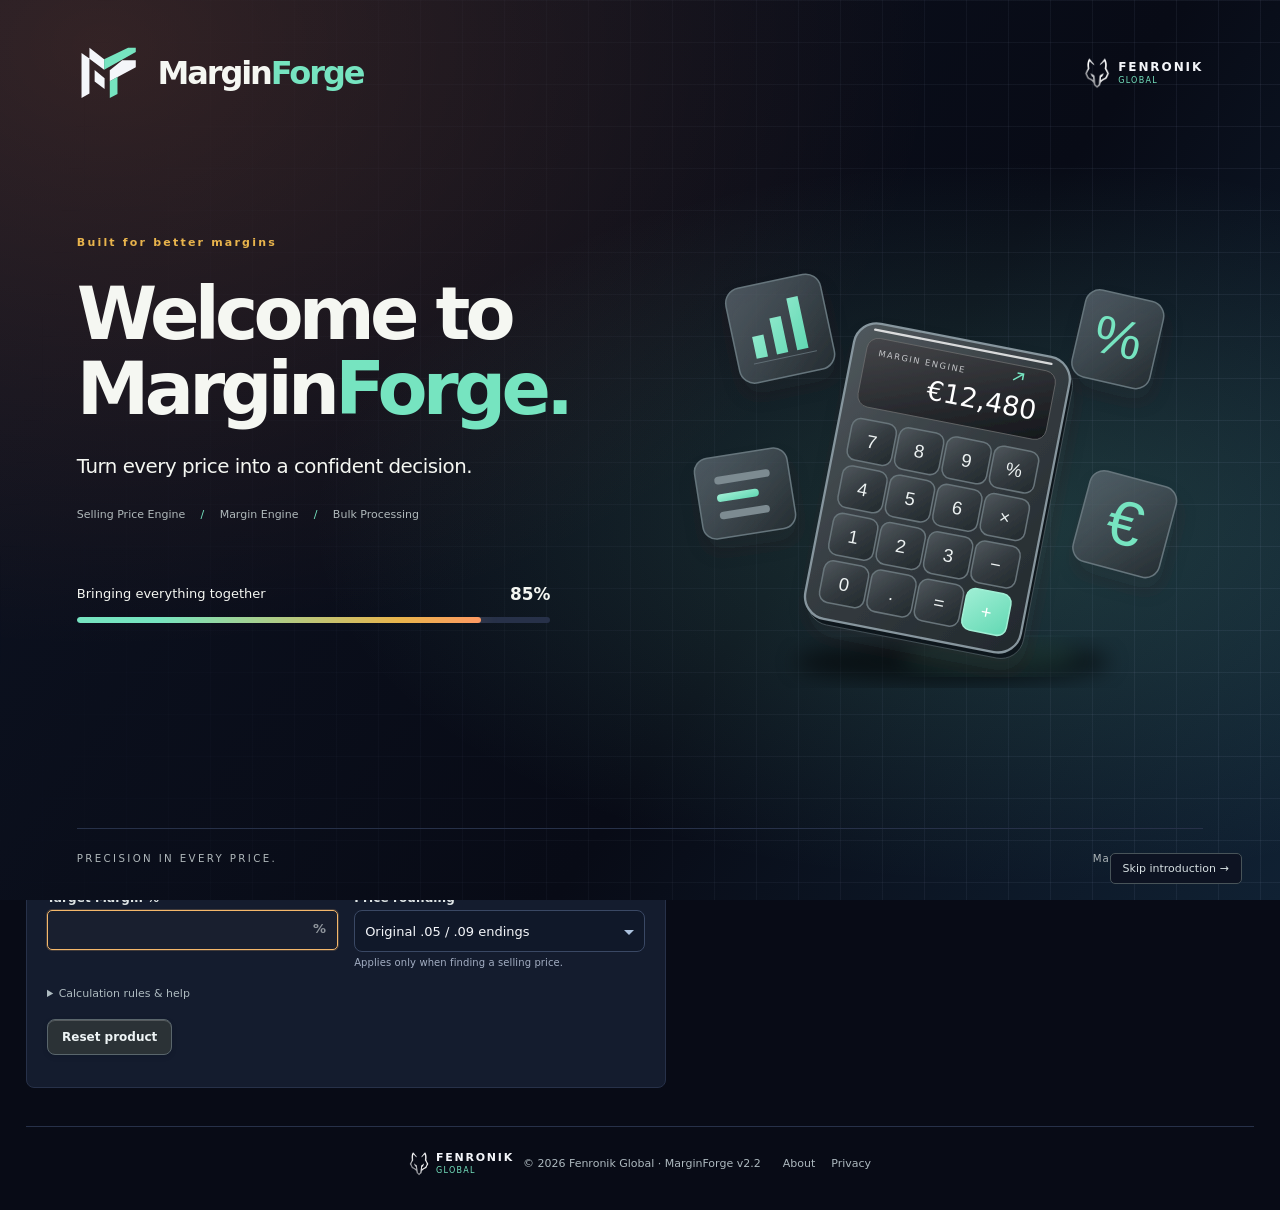
==== commit e1ee6038: "Remove visible number stepper buttons" ====
--- a/index.html
+++ b/index.html
@@ -1,8 +1,8 @@
-<!doctype html><html lang="en"><head><meta charset="utf-8"><meta name="viewport" content="width=device-width,initial-scale=1"><title>MarginForge by Fenronik Global — Marketplace Profit &amp; Pricing Engine</title><meta name="author" content="Fenronik Global"><meta name="description" content="MarginForge — Marketplace Profit &amp; Pricing Engine by Fenronik Global"><link rel="stylesheet" href="assets/app.css?v=fenronik-2"><link rel="stylesheet" href="assets/workspace-polish.css"><link rel="stylesheet" href="assets/workspace-theme.css"><link rel="stylesheet" href="assets/marketplace-results.css"><link rel="stylesheet" href="assets/workspace-controls.css"><link rel="icon" type="image/svg+xml" href="assets/logo.svg?v=fenronik-3"></head><body><div class="welcome-screen integrated-welcome" id="welcomeScreen" role="dialog" aria-modal="true" aria-label="Welcome to MarginForge"><iframe id="welcomeFrame" src="assets/welcome.html?v=fenronik-3" title="MarginForge animated welcome screen"></iframe><button class="welcome-skip" id="enterWorkspace" type="button">Skip introduction →</button></div><aside class="masthead"><div class="identity"><div class="brand"><img class="app-logo" src="assets/logo.svg?v=fenronik-3" width="43" height="36" alt="MarginForge MF logo"><span>Margin<span class="brand-orange">Forge</span></span></div><a class="brand-sub parent-brand" href="https://fenronikglobal.in/">by Fenronik Global</a></div><nav class="engine-nav" aria-label="Pricing engines"><button data-engine="target">Selling Price Engine</button><button data-engine="actual">Margin Engine</button><button data-engine="compare">Marketplace Comparison</button></nav><button class="help-trigger" id="openHelp" type="button" aria-haspopup="dialog">Help</button><div class="language-control"><svg viewBox="0 0 24 24" fill="none" stroke="currentColor" stroke-width="1.6" aria-hidden="true"><circle cx="12" cy="12" r="9"/><ellipse cx="12" cy="12" rx="4" ry="9"/><path d="M3 12h18M5 7h14M5 17h14"/></svg><select id="interfaceLanguage" aria-label="Interface language"><option value="en">English</option><option value="es">Español</option><option value="fr">Français</option><option value="de">Deutsch</option></select></div></aside><main><header><div class="breadcrumb">Workspace &nbsp; / &nbsp; <strong id="crumb">Price calculator</strong></div><div class="workspace-status"><i></i>PRICING WORKSPACE · V2.2</div></header><div class="wrap"><div class="heading">
+<!doctype html><html lang="en"><head><meta charset="utf-8"><meta name="viewport" content="width=device-width,initial-scale=1"><title>MarginForge by Fenronik Global — Marketplace Profit &amp; Pricing Engine</title><meta name="author" content="Fenronik Global"><meta name="description" content="MarginForge — Marketplace Profit &amp; Pricing Engine by Fenronik Global"><link rel="stylesheet" href="assets/app.css?v=fenronik-2"><link rel="stylesheet" href="assets/workspace-polish.css"><link rel="stylesheet" href="assets/workspace-theme.css"><link rel="stylesheet" href="assets/marketplace-results.css"><link rel="stylesheet" href="assets/workspace-inputs.css"><link rel="icon" type="image/svg+xml" href="assets/logo.svg?v=fenronik-3"></head><body><div class="welcome-screen integrated-welcome" id="welcomeScreen" role="dialog" aria-modal="true" aria-label="Welcome to MarginForge"><iframe id="welcomeFrame" src="assets/welcome.html?v=fenronik-3" title="MarginForge animated welcome screen"></iframe><button class="welcome-skip" id="enterWorkspace" type="button">Skip introduction →</button></div><aside class="masthead"><div class="identity"><div class="brand"><img class="app-logo" src="assets/logo.svg?v=fenronik-3" width="43" height="36" alt="MarginForge MF logo"><span>Margin<span class="brand-orange">Forge</span></span></div><a class="brand-sub parent-brand" href="https://fenronikglobal.in/">by Fenronik Global</a></div><nav class="engine-nav" aria-label="Pricing engines"><button data-engine="target">Selling Price Engine</button><button data-engine="actual">Margin Engine</button><button data-engine="compare">Marketplace Comparison</button></nav><button class="help-trigger" id="openHelp" type="button" aria-haspopup="dialog">Help</button><div class="language-control"><svg viewBox="0 0 24 24" fill="none" stroke="currentColor" stroke-width="1.6" aria-hidden="true"><circle cx="12" cy="12" r="9"/><ellipse cx="12" cy="12" rx="4" ry="9"/><path d="M3 12h18M5 7h14M5 17h14"/></svg><select id="interfaceLanguage" aria-label="Interface language"><option value="en">English</option><option value="es">Español</option><option value="fr">Français</option><option value="de">Deutsch</option></select></div></aside><main><header><div class="breadcrumb">Workspace &nbsp; / &nbsp; <strong id="crumb">Price calculator</strong></div><div class="workspace-status"><i></i>PRICING WORKSPACE · V2.2</div></header><div class="wrap"><div class="heading">
   <div class="workspace-title"><h1 id="title">Every channel. One pricing desk.</h1></div>
   <div class="forge-art" aria-hidden="true">
     <div class="forge-orbit"></div>
     <div class="forge-bars"><i></i><i></i><i></i><i></i><i></i><i></i><i></i><i></i></div>
     <div class="forge-scan"></div>
   </div>
-</div><div class="workspace-controls"><div class="market"><span class="market-label">MARKET</span><select id="market"><option value="UK">United Kingdom · GBP</option><option value="FR">France · EUR</option><option value="DE">Germany · EUR</option></select></div><div class="channels" id="channels" aria-label="Marketplace"></div><div class="analysis-switch" id="amazonFulfilment" role="group" aria-label="Amazon fulfilment method"><button type="button" class="active" data-fulfilment="fba" aria-pressed="true">FBA</button><button type="button" data-fulfilment="fbm" aria-pressed="false">FBM</button></div></div><label class="field" id="amazonCategoryField" style="max-width:580px;margin-bottom:20px">Amazon category<select id="amazonCategory"><option value="beauty">Beauty, Health &amp; Personal Care</option><option value="home">Home Products</option><option value="baby">Baby Products</option><option value="grocery">Grocery &amp; Gourmet Foods</option><option value="clothing">Clothing &amp; Accessories</option><option value="electronics_acc">Electronic Accessories</option><option value="pet_clothing">Pet Clothing</option><option value="jewellery">Jewellery</option><option value="watches">Watches</option></select><small class="help" id="amazonCategoryHint"></small></label><label class="field full" id="sellerField" style="max-width:450px;margin-bottom:20px" hidden>eBay seller status<select id="sellerStatus"><option value="top">Top Rated Seller</option><option value="below">Below Standard Seller</option></select></label><div class="analysis-row"><div class="analysis-switch" id="analysisSize" aria-label="Analysis size"><button data-size="single">Single Product</button><button data-size="bulk">Bulk Analysis</button></div><details class="workspace-rules"><summary>Calculation rules</summary><div class="workspace-rules-body"><div id="notice" class="notice"></div></div></details></div><div id="single" class="section active"><div class="tabs" hidden><button class="active" data-mode="target">Selling Price Engine</button><button data-mode="actual">Margin Engine</button></div><div class="grid"><div><div class="card"><div class="cardhead"><h2>Product & Costs</h2><span class="badge" id="channelbadge" hidden>AMAZON</span></div><div class="fields"><label class="field full">EAN / ASIN / SKU<input id="sku" placeholder="e.g. B0918FHY6P"></label><label class="field">Cost of goods, ex-VAT<input id="cost" type="number" min="0" step=".01" value="7.29"></label><label class="field" id="fulfilLabel">Fulfilment / postage cost<input id="fulfil" type="number" min="0" step=".01" value="2.76"><small class="help">Final fee for this price band, before digital fee.</small></label><label class="field" id="fbaAtSpField" hidden>SP at which this FBA fee was calculated<input id="fbaAtSp" type="number" min=".01" step=".01" placeholder="e.g. 12.99"><small class="help"></small></label><label class="field">Inbound shipping / preparation<input id="shipping" type="number" min="0" step=".01" value="0"></label><label class="field">Storage / overhead per unit<input id="storage" type="number" min="0" step=".01" value="0"></label><label class="field">Customer delivery charge<input id="delivery" type="number" min="0" step=".01" value="0"><small class="help">Added to item price; included in fee base.</small></label><label class="field">Advertising / other cost per unit<input id="other" type="number" min="0" step=".01" value="0"></label><label class="field" id="quantityField" hidden>Units per order / pack<input id="quantity" type="number" min="1" step="1" value="1"></label><label class="field" id="adField" hidden>Advertising rate %<input id="adRate" type="number" min="0" max="100" step=".01" value="0"></label><label class="field" id="targetField">Target Margin %<input id="target" type="number" max="99" step=".01" value="6.18"></label><label class="field" id="spField" hidden>Current Selling Price<input id="sp" type="number" min=".01" step=".01" value="19.99"></label><label class="field" id="lowestField" hidden>Lowest selling price (optional)<input id="lowest" type="number" min=".01" step=".01" placeholder="e.g. 7.55"><small class="help">Second France price from column K.</small></label><label class="field">Price rounding<select id="rounding"><option value="cent">Next penny / cent</option><option value="99">Round up to .99</option><option value="legacy" selected>Original .05 / .09 endings</option></select><small class="help" id="roundingHelp">Applies only when finding a selling price.</small></label></div><div class="info" id="costInfo">Costs must be entered in the selected currency, excluding recoverable VAT. Margin = profit ÷ total customer payment (including delivery and sales VAT). Changing market does not convert amounts.</div><div class="actions"><button class="primary" id="calculate">Calculate pricing</button><button class="secondary" id="reset">Reset product</button></div><p id="error" class="error" role="alert"></p></div><div class="card"><div class="cardhead"><h2>Active Fee Profile</h2><button class="secondary" id="editfees" hidden>Edit settings</button></div><div id="profileSummary"></div></div></div><div id="result" aria-live="polite"><div class="empty">Your pricing analysis will appear here.<br>Review fee settings, then calculate a product.</div></div></div></div><div id="bulk" class="section"><div class="card"><div class="cardhead"><h2 id="bulkTemplateTitle">Bulk analysis template</h2><span class="badge">EXCEL-COMPATIBLE CSV</span></div><div class="template-grid" id="bulkTemplates" style="grid-template-columns:1fr"></div><p class="template-note" id="bulkTemplateNote">Download the matching template, replace the example rows with your products, keep the column headers, then save as CSV and upload below. For “Selling Price Engine”, SellingPrice can be blank. For “Margin Engine”, fill SellingPrice. This template belongs to the selected marketplace and country.</p></div><div class="card"><div class="toolbar"><div><h2>Bulk Analysis</h2><p class="muted">One channel and market per batch. Up to 2,000 products.</p></div><button class="secondary" id="template">Download template</button></div><div class="fields"><label class="field">Calculation mode<select id="bulkMode" disabled><option value="target">Selling Price Engine</option><option value="actual">Margin Engine</option></select></label><label class="field">Target Margin %<input id="bulkTarget" type="number" max="99" value="6.18" step=".01"></label></div><p class="muted" id="bulkInstructions">CSV or Excel tab-separated columns: <b>EAN/ASIN/SKU, Cost, Fulfilment, Shipping, Storage, SellingPrice, Delivery, Other</b>. Header required. Fulfilment is optional; blank optional costs are zero.</p><textarea id="paste" aria-label="Bulk product data" placeholder="EAN/ASIN/SKU,Cost,Fulfilment,Shipping,Storage,SellingPrice,Delivery,Other&#10;SKU-001,7.29,2.76,0,0,19.99,0,0"></textarea><label class="field">Or upload CSV<input id="upload" type="file" accept=".csv,.tsv,.txt"></label><div class="actions"><button class="primary" id="runbulk">Run Analysis</button><button class="secondary" id="clearbulk">Clear</button><button class="secondary" id="export" disabled>Export Results</button></div><p id="bulkError" class="error" role="alert"></p></div><div class="card" id="bulkOutput" hidden></div></div><div id="compare" class="section"><div class="card"><div class="toolbar"><div><h2>Marketplace Comparison</h2><p class="muted">Uses unit cost, shipping, quantity and advertising rate from the price calculator.</p></div><button class="primary" id="runcompare">Compare channels</button></div><label class="field" style="max-width:260px">Item selling price for comparison<input id="comparePrice" type="number" min=".01" step=".01" value="19.99"></label><div id="comparisonFees" class="fields" hidden></div><div class="info">UK eBay, OnCommerce and Shopify use your Excel formulas: unit cost × quantity, shipping once per order, and margin on ex-VAT revenue. Amazon FBA uses revenue excluding VAT. Select Amazon to review its fulfilment inputs. Use individual calculators when channel shipping costs differ.</div><p id="compareError" class="error" role="alert"></p><div id="compareOutput" class="tablewrap" style="margin-top:20px"></div></div></div><div id="settings" class="section" hidden><div class="card"><div class="cardhead"><div><h2 id="settingsTitle">Marketplace fee settings</h2><p class="muted">Separate profiles for each channel and country. Saved in this browser.</p></div><span class="badge">EDITABLE PROFILE</span></div><div class="notice" id="settingsNotice">Starting values are examples, not a verified fee schedule. Enter rates from your seller account. FBA fees are entered per product; enter the final fee including any applicable surcharge. Monthly subscriptions are allocated through storage / overhead per unit.</div><form id="settingsForm"><div class="profile-grid" id="settingsFields"></div><label class="confirm"><input type="checkbox" id="confirmed">I have reviewed this market, sales VAT, fee rates and payment provider for my account.</label><div class="actions"><button class="primary" type="submit">Save fee profile</button><button class="secondary" type="button" id="restore">Restore example values</button></div><p id="saveStatus" class="status" role="status"></p></form><div class="info" id="settingsInfo">Sales VAT is deducted from VAT-inclusive revenue. Fee VAT only adds a cost when non-recoverable. For Shopify Payments, keep the additional platform transaction rate at 0%; for an external gateway, enter both gateway and applicable platform fees. Minimum commission applies to referral / commission only. The threshold model applies its rate to the entire order; use a flat negotiated effective rate for progressive fee schedules.</div><p class="muted">Reference pages: <a class="link" href="https://sell.amazon.co.uk/pricing" target="_blank" rel="noopener">Amazon</a> · <a class="link" href="https://www.ebay.co.uk/help/selling/fees-credits-invoices/store-selling-fees?id=4809" target="_blank" rel="noopener">eBay</a> · <a class="link" href="https://www.onbuy.com/" target="_blank" rel="noopener">OnCommerce</a> · <a class="link" href="https://help.shopify.com/en/manual/intro-to-shopify/pricing-plans/pricing-overview" target="_blank" rel="noopener">Shopify</a>. Check the relevant local seller portal for EU rates.</p></div></div><footer class="app-footer"><div class="footer-brand"><a class="fenronik-wordmark" href="https://fenronikglobal.in/"><img src="assets/fenronik-wolf.png" width="26" height="32" alt=""><span><b>FENRONIK</b><small>GLOBAL</small></span></a><span>© 2026 Fenronik Global · MarginForge v2.2</span></div><nav aria-label="Footer links"><button data-footer-info="about">About</button><button data-footer-info="privacy">Privacy</button></nav><div class="theme-control" role="group" aria-label="Colour theme"><span>Theme</span><button data-theme-choice="dark" aria-pressed="true">Dark</button><button data-theme-choice="light" aria-pressed="false">Light</button></div></footer><dialog id="footerDialog"><div class="dialog-head"><h2 id="footerDialogTitle"></h2><button id="closeFooterDialog" aria-label="Close dialog">×</button></div><p id="footerDialogText"></p></dialog></div></main><dialog id="helpDialog" aria-labelledby="helpTitle"><div class="dialog-head"><h2 id="helpTitle">Using MarginForge</h2><button id="closeHelp" aria-label="Close help">×</button></div><p class="help-intro">Choose an engine, a marketplace, and Single Product or Bulk Analysis.</p><div class="help-sections"><section><h3>Selling Price Engine</h3><p>Enter product costs and your target margin. The recommended selling price updates automatically after you finish typing. Negative target margins are supported.</p><p>Breakeven Selling Price is the lowest supported price with a non-negative profit, using the original .05 / .09 ending pattern.</p></section><section><h3>Margin Engine</h3><p>Enter the exact current selling price and costs to see profit, margin, and fees. Price rounding is visible but disabled in this engine.</p></section><section><h3>Choose the market</h3><p>Amazon supports United Kingdom, France, and Germany. eBay, OnCommerce, Shopify, and TikTok use UK calculations. Amounts must be entered in the selected currency; switching countries does not convert them.</p></section><section><h3>Enter costs correctly</h3><p>Enter costs excluding recoverable VAT. For Amazon UK, select the category and enter the FBA fee. The FBA fee steps up automatically: +£0.40 above £10 (UK), +€0.40 above €11 (Germany), +€0.42 / €0.52 above €12 (France, by base fee). Always enter the selling price at which the FBA fee was calculated, so the right fee is used for every price tested.</p><p>For eBay, OnCommerce, and Shopify, unit cost is multiplied by quantity and shipping is deducted once per order. Enter the total order or pack selling price. On eBay, select Top Rated or Below Standard; Below Standard includes the additional 6% fee.</p></section><section><h3>TikTok UK</h3><p>Enter product cost, TikTok shipping fee and seller shipping separately. Smart Promotion defaults to 5%. Commission is 9% plus a separate 1% fee; each percentage fee is rounded to two decimals. The supplied spreadsheet has no VAT deduction. Margin uses selling price.</p></section><section><h3>Price rounding</h3><p>Choose Next penny / cent, Round up to .99, or Original endings when finding a selling price. The recommended price meets or exceeds your target margin. Breakeven always uses Original endings.</p></section><section><h3>Bulk Analysis</h3><ol><li>Select the engine, marketplace, and country.</li><li>Download its matching template. Keep the headers and replace the example rows.</li><li>Find-price templates contain costs; current-margin templates also require SellingPrice.</li><li>Upload your CSV, or paste its contents or Excel tab-separated data.</li><li>Set the batch target margin if applicable, then click <b>Run Analysis</b>.</li><li>Review row errors and click <b>Export Results</b> to download the CSV.</li></ol><p>Up to 2,000 products per batch. Re-run analysis after changing batch data or settings. EAN / ASIN / SKU identifies each product.</p></section><section><h3>Read the results</h3><p>The cost bar shows profit, fees, fulfilment, product costs, and VAT as shares of the selling price. eBay, OnCommerce, Shopify and Amazon UK margin uses revenue excluding VAT; Amazon France, Amazon Germany and TikTok use the selling price, following the agreed calculations.</p><p>For a loss, the bar shows proportions of total deductions and a separate loss notice. Expand Calculation details for formula notes.</p></section><section><h3>Marketplace Comparison</h3><p>Use UK to compare channels at a selling price, based on costs from the single-product form. Use individual calculators when shipping or other inputs differ between marketplaces.</p></section><section><h3>Theme & privacy</h3><p>Use Dark / Light in the header; your choice is remembered in this browser. Single-product inputs are saved separately for each marketplace and country on this device. Switching back restores them. Reset product clears the selected product values. Product calculations stay in your browser. Footer Privacy explains external font and profile-image requests. Fee model date indicates when the app rules were configured, rather than live verification of seller fees.</p></section></div></dialog><script src="assets/app.js?v=workspace-controls"></script></body></html>
+</div><div class="workspace-controls"><div class="market"><span class="market-label">MARKET</span><select id="market"><option value="UK">United Kingdom · GBP</option><option value="FR">France · EUR</option><option value="DE">Germany · EUR</option></select></div><div class="channels" id="channels" aria-label="Marketplace"></div><div class="analysis-switch" id="amazonFulfilment" role="group" aria-label="Amazon fulfilment method"><button type="button" class="active" data-fulfilment="fba" aria-pressed="true">FBA</button><button type="button" data-fulfilment="fbm" aria-pressed="false">FBM</button></div></div><label class="field" id="amazonCategoryField" style="max-width:580px;margin-bottom:20px">Amazon category<select id="amazonCategory"><option value="beauty">Beauty, Health &amp; Personal Care</option><option value="home">Home Products</option><option value="baby">Baby Products</option><option value="grocery">Grocery &amp; Gourmet Foods</option><option value="clothing">Clothing &amp; Accessories</option><option value="electronics_acc">Electronic Accessories</option><option value="pet_clothing">Pet Clothing</option><option value="jewellery">Jewellery</option><option value="watches">Watches</option></select><small class="help" id="amazonCategoryHint"></small></label><label class="field full" id="sellerField" style="max-width:450px;margin-bottom:20px" hidden>eBay seller status<select id="sellerStatus"><option value="top">Top Rated Seller</option><option value="below">Below Standard Seller</option></select></label><div class="analysis-row"><div class="analysis-switch" id="analysisSize" aria-label="Analysis size"><button data-size="single">Single Product</button><button data-size="bulk">Bulk Analysis</button></div><details class="workspace-rules"><summary>Calculation rules</summary><div class="workspace-rules-body"><div id="notice" class="notice"></div></div></details></div><div id="single" class="section active"><div class="tabs" hidden><button class="active" data-mode="target">Selling Price Engine</button><button data-mode="actual">Margin Engine</button></div><div class="grid"><div><div class="card"><div class="cardhead"><h2>Product & Costs</h2><span class="badge" id="channelbadge" hidden>AMAZON</span></div><div class="fields"><label class="field full">EAN / ASIN / SKU<input id="sku" placeholder="e.g. B0918FHY6P"></label><label class="field">Cost of goods, ex-VAT<input id="cost" type="number" min="0" step=".01" value="7.29"></label><label class="field" id="fulfilLabel">Fulfilment / postage cost<input id="fulfil" type="number" min="0" step=".01" value="2.76"><small class="help">Final fee for this price band, before digital fee.</small></label><label class="field" id="fbaAtSpField" hidden>SP at which this FBA fee was calculated<input id="fbaAtSp" type="number" min=".01" step=".01" placeholder="e.g. 12.99"><small class="help"></small></label><label class="field">Inbound shipping / preparation<input id="shipping" type="number" min="0" step=".01" value="0"></label><label class="field">Storage / overhead per unit<input id="storage" type="number" min="0" step=".01" value="0"></label><label class="field">Customer delivery charge<input id="delivery" type="number" min="0" step=".01" value="0"><small class="help">Added to item price; included in fee base.</small></label><label class="field">Advertising / other cost per unit<input id="other" type="number" min="0" step=".01" value="0"></label><label class="field" id="quantityField" hidden>Units per order / pack<input id="quantity" type="number" min="1" step="1" value="1"></label><label class="field" id="adField" hidden>Advertising rate %<input id="adRate" type="number" min="0" max="100" step=".01" value="0"></label><label class="field" id="targetField">Target Margin %<input id="target" type="number" max="99" step=".01" value="6.18"></label><label class="field" id="spField" hidden>Current Selling Price<input id="sp" type="number" min=".01" step=".01" value="19.99"></label><label class="field" id="lowestField" hidden>Lowest selling price (optional)<input id="lowest" type="number" min=".01" step=".01" placeholder="e.g. 7.55"><small class="help">Second France price from column K.</small></label><label class="field">Price rounding<select id="rounding"><option value="cent">Next penny / cent</option><option value="99">Round up to .99</option><option value="legacy" selected>Original .05 / .09 endings</option></select><small class="help" id="roundingHelp">Applies only when finding a selling price.</small></label></div><div class="info" id="costInfo">Costs must be entered in the selected currency, excluding recoverable VAT. Margin = profit ÷ total customer payment (including delivery and sales VAT). Changing market does not convert amounts.</div><div class="actions"><button class="primary" id="calculate">Calculate pricing</button><button class="secondary" id="reset">Reset product</button></div><p id="error" class="error" role="alert"></p></div><div class="card"><div class="cardhead"><h2>Active Fee Profile</h2><button class="secondary" id="editfees" hidden>Edit settings</button></div><div id="profileSummary"></div></div></div><div id="result" aria-live="polite"><div class="empty">Your pricing analysis will appear here.<br>Review fee settings, then calculate a product.</div></div></div></div><div id="bulk" class="section"><div class="card"><div class="cardhead"><h2 id="bulkTemplateTitle">Bulk analysis template</h2><span class="badge">EXCEL-COMPATIBLE CSV</span></div><div class="template-grid" id="bulkTemplates" style="grid-template-columns:1fr"></div><p class="template-note" id="bulkTemplateNote">Download the matching template, replace the example rows with your products, keep the column headers, then save as CSV and upload below. For “Selling Price Engine”, SellingPrice can be blank. For “Margin Engine”, fill SellingPrice. This template belongs to the selected marketplace and country.</p></div><div class="card"><div class="toolbar"><div><h2>Bulk Analysis</h2><p class="muted">One channel and market per batch. Up to 2,000 products.</p></div><button class="secondary" id="template">Download template</button></div><div class="fields"><label class="field">Calculation mode<select id="bulkMode" disabled><option value="target">Selling Price Engine</option><option value="actual">Margin Engine</option></select></label><label class="field">Target Margin %<input id="bulkTarget" type="number" max="99" value="6.18" step=".01"></label></div><p class="muted" id="bulkInstructions">CSV or Excel tab-separated columns: <b>EAN/ASIN/SKU, Cost, Fulfilment, Shipping, Storage, SellingPrice, Delivery, Other</b>. Header required. Fulfilment is optional; blank optional costs are zero.</p><textarea id="paste" aria-label="Bulk product data" placeholder="EAN/ASIN/SKU,Cost,Fulfilment,Shipping,Storage,SellingPrice,Delivery,Other&#10;SKU-001,7.29,2.76,0,0,19.99,0,0"></textarea><label class="field">Or upload CSV<input id="upload" type="file" accept=".csv,.tsv,.txt"></label><div class="actions"><button class="primary" id="runbulk">Run Analysis</button><button class="secondary" id="clearbulk">Clear</button><button class="secondary" id="export" disabled>Export Results</button></div><p id="bulkError" class="error" role="alert"></p></div><div class="card" id="bulkOutput" hidden></div></div><div id="compare" class="section"><div class="card"><div class="toolbar"><div><h2>Marketplace Comparison</h2><p class="muted">Uses unit cost, shipping, quantity and advertising rate from the price calculator.</p></div><button class="primary" id="runcompare">Compare channels</button></div><label class="field" style="max-width:260px">Item selling price for comparison<input id="comparePrice" type="number" min=".01" step=".01" value="19.99"></label><div id="comparisonFees" class="fields" hidden></div><div class="info">UK eBay, OnCommerce and Shopify use your Excel formulas: unit cost × quantity, shipping once per order, and margin on ex-VAT revenue. Amazon FBA uses revenue excluding VAT. Select Amazon to review its fulfilment inputs. Use individual calculators when channel shipping costs differ.</div><p id="compareError" class="error" role="alert"></p><div id="compareOutput" class="tablewrap" style="margin-top:20px"></div></div></div><div id="settings" class="section" hidden><div class="card"><div class="cardhead"><div><h2 id="settingsTitle">Marketplace fee settings</h2><p class="muted">Separate profiles for each channel and country. Saved in this browser.</p></div><span class="badge">EDITABLE PROFILE</span></div><div class="notice" id="settingsNotice">Starting values are examples, not a verified fee schedule. Enter rates from your seller account. FBA fees are entered per product; enter the final fee including any applicable surcharge. Monthly subscriptions are allocated through storage / overhead per unit.</div><form id="settingsForm"><div class="profile-grid" id="settingsFields"></div><label class="confirm"><input type="checkbox" id="confirmed">I have reviewed this market, sales VAT, fee rates and payment provider for my account.</label><div class="actions"><button class="primary" type="submit">Save fee profile</button><button class="secondary" type="button" id="restore">Restore example values</button></div><p id="saveStatus" class="status" role="status"></p></form><div class="info" id="settingsInfo">Sales VAT is deducted from VAT-inclusive revenue. Fee VAT only adds a cost when non-recoverable. For Shopify Payments, keep the additional platform transaction rate at 0%; for an external gateway, enter both gateway and applicable platform fees. Minimum commission applies to referral / commission only. The threshold model applies its rate to the entire order; use a flat negotiated effective rate for progressive fee schedules.</div><p class="muted">Reference pages: <a class="link" href="https://sell.amazon.co.uk/pricing" target="_blank" rel="noopener">Amazon</a> · <a class="link" href="https://www.ebay.co.uk/help/selling/fees-credits-invoices/store-selling-fees?id=4809" target="_blank" rel="noopener">eBay</a> · <a class="link" href="https://www.onbuy.com/" target="_blank" rel="noopener">OnCommerce</a> · <a class="link" href="https://help.shopify.com/en/manual/intro-to-shopify/pricing-plans/pricing-overview" target="_blank" rel="noopener">Shopify</a>. Check the relevant local seller portal for EU rates.</p></div></div><footer class="app-footer"><div class="footer-brand"><a class="fenronik-wordmark" href="https://fenronikglobal.in/"><img src="assets/fenronik-wolf.png" width="26" height="32" alt=""><span><b>FENRONIK</b><small>GLOBAL</small></span></a><span>© 2026 Fenronik Global · MarginForge v2.2</span></div><nav aria-label="Footer links"><button data-footer-info="about">About</button><button data-footer-info="privacy">Privacy</button></nav><div class="theme-control" role="group" aria-label="Colour theme"><span>Theme</span><button data-theme-choice="dark" aria-pressed="true">Dark</button><button data-theme-choice="light" aria-pressed="false">Light</button></div></footer><dialog id="footerDialog"><div class="dialog-head"><h2 id="footerDialogTitle"></h2><button id="closeFooterDialog" aria-label="Close dialog">×</button></div><p id="footerDialogText"></p></dialog></div></main><dialog id="helpDialog" aria-labelledby="helpTitle"><div class="dialog-head"><h2 id="helpTitle">Using MarginForge</h2><button id="closeHelp" aria-label="Close help">×</button></div><p class="help-intro">Choose an engine, a marketplace, and Single Product or Bulk Analysis.</p><div class="help-sections"><section><h3>Selling Price Engine</h3><p>Enter product costs and your target margin. The recommended selling price updates automatically after you finish typing. Negative target margins are supported.</p><p>Breakeven Selling Price is the lowest supported price with a non-negative profit, using the original .05 / .09 ending pattern.</p></section><section><h3>Margin Engine</h3><p>Enter the exact current selling price and costs to see profit, margin, and fees. Price rounding is visible but disabled in this engine.</p></section><section><h3>Choose the market</h3><p>Amazon supports United Kingdom, France, and Germany. eBay, OnCommerce, Shopify, and TikTok use UK calculations. Amounts must be entered in the selected currency; switching countries does not convert them.</p></section><section><h3>Enter costs correctly</h3><p>Enter costs excluding recoverable VAT. For Amazon UK, select the category and enter the FBA fee. The FBA fee steps up automatically: +£0.40 above £10 (UK), +€0.40 above €11 (Germany), +€0.42 / €0.52 above €12 (France, by base fee). Always enter the selling price at which the FBA fee was calculated, so the right fee is used for every price tested.</p><p>For eBay, OnCommerce, and Shopify, unit cost is multiplied by quantity and shipping is deducted once per order. Enter the total order or pack selling price. On eBay, select Top Rated or Below Standard; Below Standard includes the additional 6% fee.</p></section><section><h3>TikTok UK</h3><p>Enter product cost, TikTok shipping fee and seller shipping separately. Smart Promotion defaults to 5%. Commission is 9% plus a separate 1% fee; each percentage fee is rounded to two decimals. The supplied spreadsheet has no VAT deduction. Margin uses selling price.</p></section><section><h3>Price rounding</h3><p>Choose Next penny / cent, Round up to .99, or Original endings when finding a selling price. The recommended price meets or exceeds your target margin. Breakeven always uses Original endings.</p></section><section><h3>Bulk Analysis</h3><ol><li>Select the engine, marketplace, and country.</li><li>Download its matching template. Keep the headers and replace the example rows.</li><li>Find-price templates contain costs; current-margin templates also require SellingPrice.</li><li>Upload your CSV, or paste its contents or Excel tab-separated data.</li><li>Set the batch target margin if applicable, then click <b>Run Analysis</b>.</li><li>Review row errors and click <b>Export Results</b> to download the CSV.</li></ol><p>Up to 2,000 products per batch. Re-run analysis after changing batch data or settings. EAN / ASIN / SKU identifies each product.</p></section><section><h3>Read the results</h3><p>The cost bar shows profit, fees, fulfilment, product costs, and VAT as shares of the selling price. eBay, OnCommerce, Shopify and Amazon UK margin uses revenue excluding VAT; Amazon France, Amazon Germany and TikTok use the selling price, following the agreed calculations.</p><p>For a loss, the bar shows proportions of total deductions and a separate loss notice. Expand Calculation details for formula notes.</p></section><section><h3>Marketplace Comparison</h3><p>Use UK to compare channels at a selling price, based on costs from the single-product form. Use individual calculators when shipping or other inputs differ between marketplaces.</p></section><section><h3>Theme & privacy</h3><p>Use Dark / Light in the header; your choice is remembered in this browser. Single-product inputs are saved separately for each marketplace and country on this device. Switching back restores them. Reset product clears the selected product values. Product calculations stay in your browser. Footer Privacy explains external font and profile-image requests. Fee model date indicates when the app rules were configured, rather than live verification of seller fees.</p></section></div></dialog><script src="assets/app.js?v=workspace-inputs"></script></body></html>
--- a/assets/workspace-inputs.css
+++ b/assets/workspace-inputs.css
@@ -0,0 +1,70 @@
+/* Native form semantics with Fenronik-styled controls. */
+:root {
+  --control-surface:#111b2d;
+  --control-edge:#415474;
+  --control-hover:#76e4c0;
+  --control-mark:#acc2de;
+  --control-tint:#76e4c020;
+}
+html[data-theme=light] {
+  --control-surface:#fff;
+  --control-edge:#a7bcb9;
+  --control-hover:#217565;
+  --control-mark:#365b66;
+  --control-tint:#197b651b;
+}
+
+input[type=number] {appearance:textfield;-moz-appearance:textfield;}
+input[type=number]::-webkit-inner-spin-button,
+input[type=number]::-webkit-outer-spin-button {-webkit-appearance:none;margin:0;}
+
+select:not([multiple]):not([size]), .market-picker-trigger {
+  min-height:42px;
+  border-radius:8px;
+}
+select:not([multiple]):not([size]) {
+  appearance:none;
+  padding-right:30px;
+  background-image:linear-gradient(45deg,transparent 49%,var(--control-mark) 51%),
+    linear-gradient(135deg,var(--control-mark) 49%,transparent 51%)!important;
+  background-position:right 15px top 52%,right 10px top 52%!important;
+  background-size:5px 5px!important;
+  background-repeat:no-repeat!important;
+}
+.language-control select:not([multiple]):not([size]) {
+  min-height:31px;
+  padding-right:23px;
+  background-position:right 11px top 52%,right 6px top 52%!important;
+}
+select:not(:disabled):hover,input[type=number]:not(:disabled):hover {
+  border-color:var(--control-hover)!important;
+}
+.market-picker-trigger {border-color:var(--control-edge);}
+.market-picker-trigger>b {
+  flex:none;width:7px;height:7px;font-size:0;
+  border-right:1.5px solid var(--control-mark);
+  border-bottom:1.5px solid var(--control-mark);
+  transform:translateY(-2px) rotate(45deg);
+}
+.market-picker-trigger[aria-expanded=true]>b {transform:translateY(2px) rotate(225deg);}
+.market-picker-menu {
+  padding:6px;
+  border-radius:10px;
+  border-color:var(--control-edge);
+  box-shadow:0 12px 30px #07101e45;
+}
+.market-picker-menu button {min-height:42px;border-radius:7px;}
+
+button.primary,button.secondary,.help-trigger,.analysis-switch button {
+  border-radius:8px;
+}
+button.primary:not(:disabled),button.secondary:not(:disabled) {
+  box-shadow:inset 0 1px #ffffff32,0 2px 5px #06101d26;
+}
+button.primary:not(:disabled):active,button.secondary:not(:disabled):active {
+  box-shadow:inset 0 1px 3px #07101e3b;
+}
+.analysis-switch {border-radius:10px;padding:3px;}
+.analysis-switch button.active {
+  box-shadow:inset 0 1px #ffffff4a,0 2px 5px #06101d30;
+}
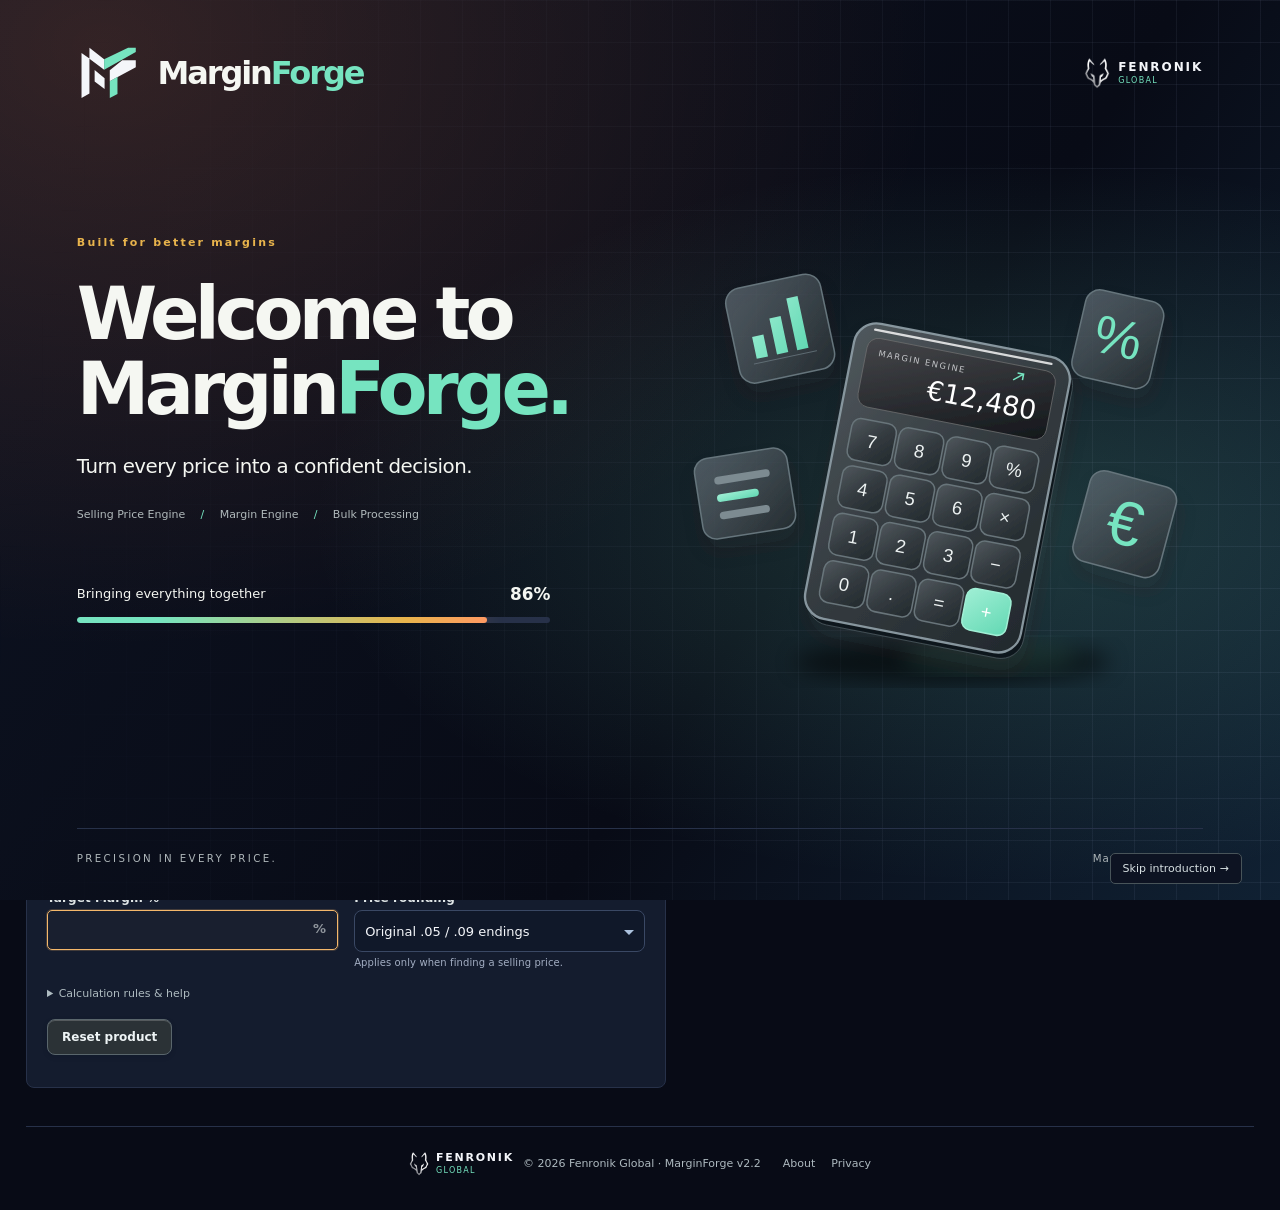
==== commit a36c7dcf: "Revert November 19 uploads Restore the file tree from e1ee6038, before the d8c000bd and 406ef72 uplo" ====
(no text change in the page or its own stylesheets)
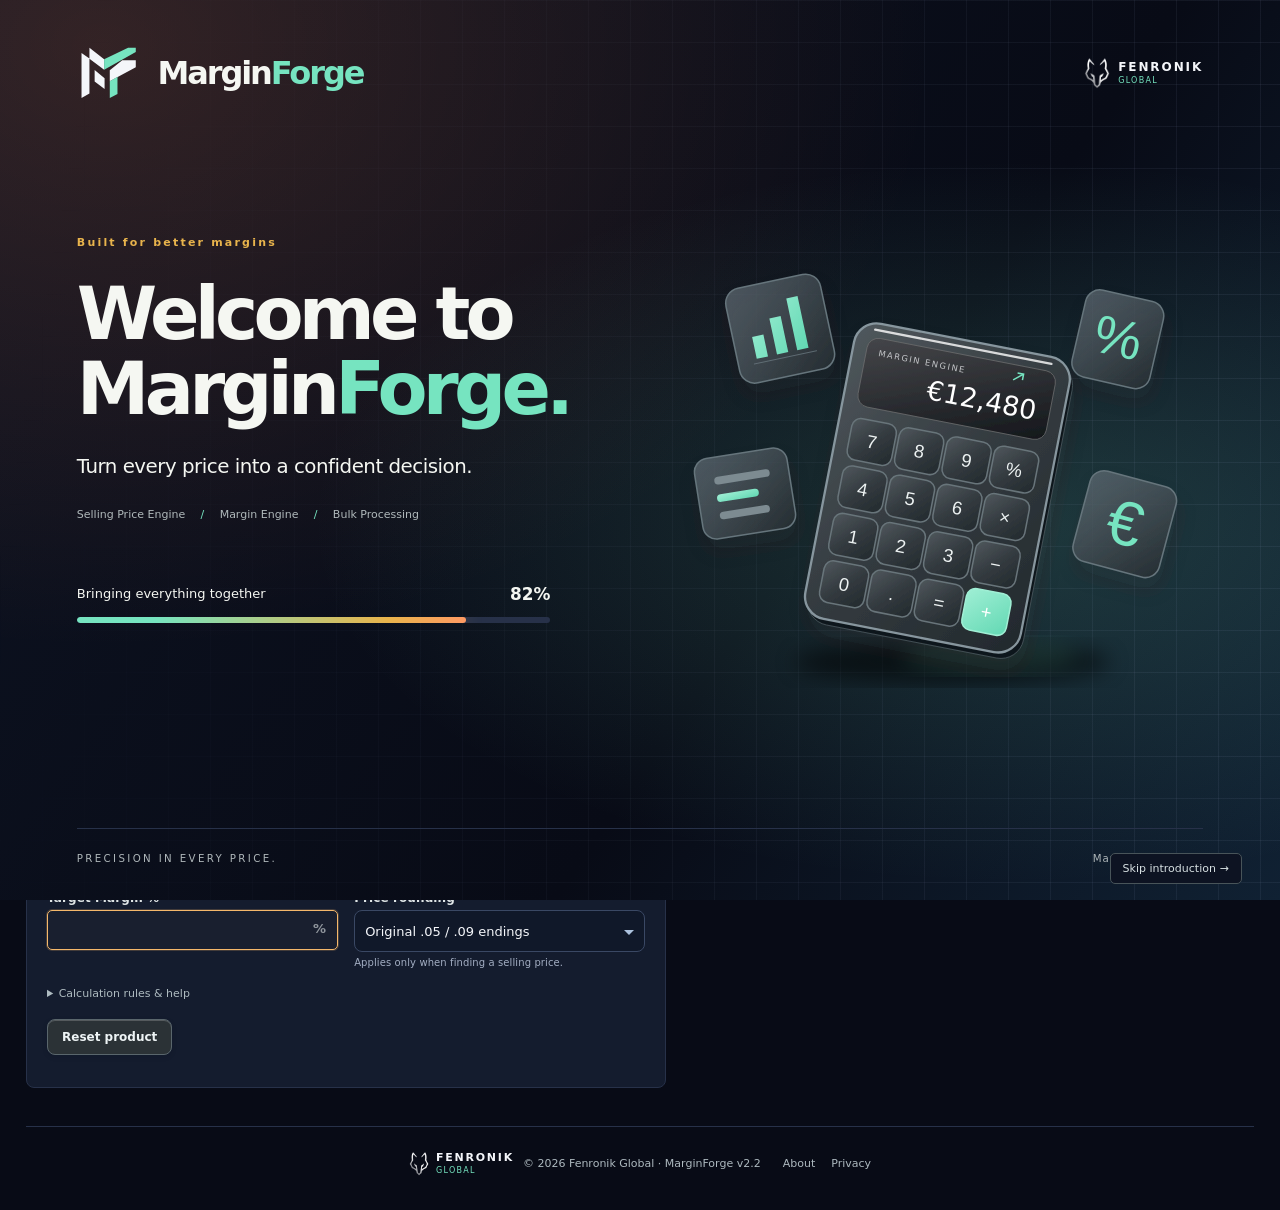
==== commit 1b1d124d: "Support individual target margins in eBay bulk pricing" ====
--- a/index.html
+++ b/index.html
@@ -5,4 +5,11 @@
     <div class="forge-bars"><i></i><i></i><i></i><i></i><i></i><i></i><i></i><i></i></div>
     <div class="forge-scan"></div>
   </div>
-</div><div class="workspace-controls"><div class="market"><span class="market-label">MARKET</span><select id="market"><option value="UK">United Kingdom · GBP</option><option value="FR">France · EUR</option><option value="DE">Germany · EUR</option></select></div><div class="channels" id="channels" aria-label="Marketplace"></div><div class="analysis-switch" id="amazonFulfilment" role="group" aria-label="Amazon fulfilment method"><button type="button" class="active" data-fulfilment="fba" aria-pressed="true">FBA</button><button type="button" data-fulfilment="fbm" aria-pressed="false">FBM</button></div></div><label class="field" id="amazonCategoryField" style="max-width:580px;margin-bottom:20px">Amazon category<select id="amazonCategory"><option value="beauty">Beauty, Health &amp; Personal Care</option><option value="home">Home Products</option><option value="baby">Baby Products</option><option value="grocery">Grocery &amp; Gourmet Foods</option><option value="clothing">Clothing &amp; Accessories</option><option value="electronics_acc">Electronic Accessories</option><option value="pet_clothing">Pet Clothing</option><option value="jewellery">Jewellery</option><option value="watches">Watches</option></select><small class="help" id="amazonCategoryHint"></small></label><label class="field full" id="sellerField" style="max-width:450px;margin-bottom:20px" hidden>eBay seller status<select id="sellerStatus"><option value="top">Top Rated Seller</option><option value="below">Below Standard Seller</option></select></label><div class="analysis-row"><div class="analysis-switch" id="analysisSize" aria-label="Analysis size"><button data-size="single">Single Product</button><button data-size="bulk">Bulk Analysis</button></div><details class="workspace-rules"><summary>Calculation rules</summary><div class="workspace-rules-body"><div id="notice" class="notice"></div></div></details></div><div id="single" class="section active"><div class="tabs" hidden><button class="active" data-mode="target">Selling Price Engine</button><button data-mode="actual">Margin Engine</button></div><div class="grid"><div><div class="card"><div class="cardhead"><h2>Product & Costs</h2><span class="badge" id="channelbadge" hidden>AMAZON</span></div><div class="fields"><label class="field full">EAN / ASIN / SKU<input id="sku" placeholder="e.g. B0918FHY6P"></label><label class="field">Cost of goods, ex-VAT<input id="cost" type="number" min="0" step=".01" value="7.29"></label><label class="field" id="fulfilLabel">Fulfilment / postage cost<input id="fulfil" type="number" min="0" step=".01" value="2.76"><small class="help">Final fee for this price band, before digital fee.</small></label><label class="field" id="fbaAtSpField" hidden>SP at which this FBA fee was calculated<input id="fbaAtSp" type="number" min=".01" step=".01" placeholder="e.g. 12.99"><small class="help"></small></label><label class="field">Inbound shipping / preparation<input id="shipping" type="number" min="0" step=".01" value="0"></label><label class="field">Storage / overhead per unit<input id="storage" type="number" min="0" step=".01" value="0"></label><label class="field">Customer delivery charge<input id="delivery" type="number" min="0" step=".01" value="0"><small class="help">Added to item price; included in fee base.</small></label><label class="field">Advertising / other cost per unit<input id="other" type="number" min="0" step=".01" value="0"></label><label class="field" id="quantityField" hidden>Units per order / pack<input id="quantity" type="number" min="1" step="1" value="1"></label><label class="field" id="adField" hidden>Advertising rate %<input id="adRate" type="number" min="0" max="100" step=".01" value="0"></label><label class="field" id="targetField">Target Margin %<input id="target" type="number" max="99" step=".01" value="6.18"></label><label class="field" id="spField" hidden>Current Selling Price<input id="sp" type="number" min=".01" step=".01" value="19.99"></label><label class="field" id="lowestField" hidden>Lowest selling price (optional)<input id="lowest" type="number" min=".01" step=".01" placeholder="e.g. 7.55"><small class="help">Second France price from column K.</small></label><label class="field">Price rounding<select id="rounding"><option value="cent">Next penny / cent</option><option value="99">Round up to .99</option><option value="legacy" selected>Original .05 / .09 endings</option></select><small class="help" id="roundingHelp">Applies only when finding a selling price.</small></label></div><div class="info" id="costInfo">Costs must be entered in the selected currency, excluding recoverable VAT. Margin = profit ÷ total customer payment (including delivery and sales VAT). Changing market does not convert amounts.</div><div class="actions"><button class="primary" id="calculate">Calculate pricing</button><button class="secondary" id="reset">Reset product</button></div><p id="error" class="error" role="alert"></p></div><div class="card"><div class="cardhead"><h2>Active Fee Profile</h2><button class="secondary" id="editfees" hidden>Edit settings</button></div><div id="profileSummary"></div></div></div><div id="result" aria-live="polite"><div class="empty">Your pricing analysis will appear here.<br>Review fee settings, then calculate a product.</div></div></div></div><div id="bulk" class="section"><div class="card"><div class="cardhead"><h2 id="bulkTemplateTitle">Bulk analysis template</h2><span class="badge">EXCEL-COMPATIBLE CSV</span></div><div class="template-grid" id="bulkTemplates" style="grid-template-columns:1fr"></div><p class="template-note" id="bulkTemplateNote">Download the matching template, replace the example rows with your products, keep the column headers, then save as CSV and upload below. For “Selling Price Engine”, SellingPrice can be blank. For “Margin Engine”, fill SellingPrice. This template belongs to the selected marketplace and country.</p></div><div class="card"><div class="toolbar"><div><h2>Bulk Analysis</h2><p class="muted">One channel and market per batch. Up to 2,000 products.</p></div><button class="secondary" id="template">Download template</button></div><div class="fields"><label class="field">Calculation mode<select id="bulkMode" disabled><option value="target">Selling Price Engine</option><option value="actual">Margin Engine</option></select></label><label class="field">Target Margin %<input id="bulkTarget" type="number" max="99" value="6.18" step=".01"></label></div><p class="muted" id="bulkInstructions">CSV or Excel tab-separated columns: <b>EAN/ASIN/SKU, Cost, Fulfilment, Shipping, Storage, SellingPrice, Delivery, Other</b>. Header required. Fulfilment is optional; blank optional costs are zero.</p><textarea id="paste" aria-label="Bulk product data" placeholder="EAN/ASIN/SKU,Cost,Fulfilment,Shipping,Storage,SellingPrice,Delivery,Other&#10;SKU-001,7.29,2.76,0,0,19.99,0,0"></textarea><label class="field">Or upload CSV<input id="upload" type="file" accept=".csv,.tsv,.txt"></label><div class="actions"><button class="primary" id="runbulk">Run Analysis</button><button class="secondary" id="clearbulk">Clear</button><button class="secondary" id="export" disabled>Export Results</button></div><p id="bulkError" class="error" role="alert"></p></div><div class="card" id="bulkOutput" hidden></div></div><div id="compare" class="section"><div class="card"><div class="toolbar"><div><h2>Marketplace Comparison</h2><p class="muted">Uses unit cost, shipping, quantity and advertising rate from the price calculator.</p></div><button class="primary" id="runcompare">Compare channels</button></div><label class="field" style="max-width:260px">Item selling price for comparison<input id="comparePrice" type="number" min=".01" step=".01" value="19.99"></label><div id="comparisonFees" class="fields" hidden></div><div class="info">UK eBay, OnCommerce and Shopify use your Excel formulas: unit cost × quantity, shipping once per order, and margin on ex-VAT revenue. Amazon FBA uses revenue excluding VAT. Select Amazon to review its fulfilment inputs. Use individual calculators when channel shipping costs differ.</div><p id="compareError" class="error" role="alert"></p><div id="compareOutput" class="tablewrap" style="margin-top:20px"></div></div></div><div id="settings" class="section" hidden><div class="card"><div class="cardhead"><div><h2 id="settingsTitle">Marketplace fee settings</h2><p class="muted">Separate profiles for each channel and country. Saved in this browser.</p></div><span class="badge">EDITABLE PROFILE</span></div><div class="notice" id="settingsNotice">Starting values are examples, not a verified fee schedule. Enter rates from your seller account. FBA fees are entered per product; enter the final fee including any applicable surcharge. Monthly subscriptions are allocated through storage / overhead per unit.</div><form id="settingsForm"><div class="profile-grid" id="settingsFields"></div><label class="confirm"><input type="checkbox" id="confirmed">I have reviewed this market, sales VAT, fee rates and payment provider for my account.</label><div class="actions"><button class="primary" type="submit">Save fee profile</button><button class="secondary" type="button" id="restore">Restore example values</button></div><p id="saveStatus" class="status" role="status"></p></form><div class="info" id="settingsInfo">Sales VAT is deducted from VAT-inclusive revenue. Fee VAT only adds a cost when non-recoverable. For Shopify Payments, keep the additional platform transaction rate at 0%; for an external gateway, enter both gateway and applicable platform fees. Minimum commission applies to referral / commission only. The threshold model applies its rate to the entire order; use a flat negotiated effective rate for progressive fee schedules.</div><p class="muted">Reference pages: <a class="link" href="https://sell.amazon.co.uk/pricing" target="_blank" rel="noopener">Amazon</a> · <a class="link" href="https://www.ebay.co.uk/help/selling/fees-credits-invoices/store-selling-fees?id=4809" target="_blank" rel="noopener">eBay</a> · <a class="link" href="https://www.onbuy.com/" target="_blank" rel="noopener">OnCommerce</a> · <a class="link" href="https://help.shopify.com/en/manual/intro-to-shopify/pricing-plans/pricing-overview" target="_blank" rel="noopener">Shopify</a>. Check the relevant local seller portal for EU rates.</p></div></div><footer class="app-footer"><div class="footer-brand"><a class="fenronik-wordmark" href="https://fenronikglobal.in/"><img src="assets/fenronik-wolf.png" width="26" height="32" alt=""><span><b>FENRONIK</b><small>GLOBAL</small></span></a><span>© 2026 Fenronik Global · MarginForge v2.2</span></div><nav aria-label="Footer links"><button data-footer-info="about">About</button><button data-footer-info="privacy">Privacy</button></nav><div class="theme-control" role="group" aria-label="Colour theme"><span>Theme</span><button data-theme-choice="dark" aria-pressed="true">Dark</button><button data-theme-choice="light" aria-pressed="false">Light</button></div></footer><dialog id="footerDialog"><div class="dialog-head"><h2 id="footerDialogTitle"></h2><button id="closeFooterDialog" aria-label="Close dialog">×</button></div><p id="footerDialogText"></p></dialog></div></main><dialog id="helpDialog" aria-labelledby="helpTitle"><div class="dialog-head"><h2 id="helpTitle">Using MarginForge</h2><button id="closeHelp" aria-label="Close help">×</button></div><p class="help-intro">Choose an engine, a marketplace, and Single Product or Bulk Analysis.</p><div class="help-sections"><section><h3>Selling Price Engine</h3><p>Enter product costs and your target margin. The recommended selling price updates automatically after you finish typing. Negative target margins are supported.</p><p>Breakeven Selling Price is the lowest supported price with a non-negative profit, using the original .05 / .09 ending pattern.</p></section><section><h3>Margin Engine</h3><p>Enter the exact current selling price and costs to see profit, margin, and fees. Price rounding is visible but disabled in this engine.</p></section><section><h3>Choose the market</h3><p>Amazon supports United Kingdom, France, and Germany. eBay, OnCommerce, Shopify, and TikTok use UK calculations. Amounts must be entered in the selected currency; switching countries does not convert them.</p></section><section><h3>Enter costs correctly</h3><p>Enter costs excluding recoverable VAT. For Amazon UK, select the category and enter the FBA fee. The FBA fee steps up automatically: +£0.40 above £10 (UK), +€0.40 above €11 (Germany), +€0.42 / €0.52 above €12 (France, by base fee). Always enter the selling price at which the FBA fee was calculated, so the right fee is used for every price tested.</p><p>For eBay, OnCommerce, and Shopify, unit cost is multiplied by quantity and shipping is deducted once per order. Enter the total order or pack selling price. On eBay, select Top Rated or Below Standard; Below Standard includes the additional 6% fee.</p></section><section><h3>TikTok UK</h3><p>Enter product cost, TikTok shipping fee and seller shipping separately. Smart Promotion defaults to 5%. Commission is 9% plus a separate 1% fee; each percentage fee is rounded to two decimals. The supplied spreadsheet has no VAT deduction. Margin uses selling price.</p></section><section><h3>Price rounding</h3><p>Choose Next penny / cent, Round up to .99, or Original endings when finding a selling price. The recommended price meets or exceeds your target margin. Breakeven always uses Original endings.</p></section><section><h3>Bulk Analysis</h3><ol><li>Select the engine, marketplace, and country.</li><li>Download its matching template. Keep the headers and replace the example rows.</li><li>Find-price templates contain costs; current-margin templates also require SellingPrice.</li><li>Upload your CSV, or paste its contents or Excel tab-separated data.</li><li>Set the batch target margin if applicable, then click <b>Run Analysis</b>.</li><li>Review row errors and click <b>Export Results</b> to download the CSV.</li></ol><p>Up to 2,000 products per batch. Re-run analysis after changing batch data or settings. EAN / ASIN / SKU identifies each product.</p></section><section><h3>Read the results</h3><p>The cost bar shows profit, fees, fulfilment, product costs, and VAT as shares of the selling price. eBay, OnCommerce, Shopify and Amazon UK margin uses revenue excluding VAT; Amazon France, Amazon Germany and TikTok use the selling price, following the agreed calculations.</p><p>For a loss, the bar shows proportions of total deductions and a separate loss notice. Expand Calculation details for formula notes.</p></section><section><h3>Marketplace Comparison</h3><p>Use UK to compare channels at a selling price, based on costs from the single-product form. Use individual calculators when shipping or other inputs differ between marketplaces.</p></section><section><h3>Theme & privacy</h3><p>Use Dark / Light in the header; your choice is remembered in this browser. Single-product inputs are saved separately for each marketplace and country on this device. Switching back restores them. Reset product clears the selected product values. Product calculations stay in your browser. Footer Privacy explains external font and profile-image requests. Fee model date indicates when the app rules were configured, rather than live verification of seller fees.</p></section></div></dialog><script src="assets/app.js?v=workspace-inputs"></script></body></html>
+</div><div class="workspace-controls"><div class="market"><span class="market-label">MARKET</span><select id="market"><option value="UK">United Kingdom · GBP</option><option value="FR">France · EUR</option><option value="DE">Germany · EUR</option></select></div><div class="channels" id="channels" aria-label="Marketplace"></div><div class="analysis-switch" id="amazonFulfilment" role="group" aria-label="Amazon fulfilment method"><button type="button" class="active" data-fulfilment="fba" aria-pressed="true">FBA</button><button type="button" data-fulfilment="fbm" aria-pressed="false">FBM</button></div></div><label class="field" id="amazonCategoryField" style="max-width:580px;margin-bottom:20px">Amazon category<select id="amazonCategory"><option value="beauty">Beauty, Health &amp; Personal Care</option><option value="home">Home Products</option><option value="baby">Baby Products</option><option value="grocery">Grocery &amp; Gourmet Foods</option><option value="clothing">Clothing &amp; Accessories</option><option value="electronics_acc">Electronic Accessories</option><option value="pet_clothing">Pet Clothing</option><option value="jewellery">Jewellery</option><option value="watches">Watches</option></select><small class="help" id="amazonCategoryHint"></small></label><label class="field full" id="sellerField" style="max-width:450px;margin-bottom:20px" hidden>eBay seller status<select id="sellerStatus"><option value="top">Top Rated Seller</option><option value="below">Below Standard Seller</option></select></label><div class="analysis-row"><div class="analysis-switch" id="analysisSize" aria-label="Analysis size"><button data-size="single">Single Product</button><button data-size="bulk">Bulk Analysis</button></div><details class="workspace-rules"><summary>Calculation rules</summary><div class="workspace-rules-body"><div id="notice" class="notice"></div></div></details></div><div id="single" class="section active"><div class="tabs" hidden><button class="active" data-mode="target">Selling Price Engine</button><button data-mode="actual">Margin Engine</button></div><div class="grid"><div><div class="card"><div class="cardhead"><h2>Product & Costs</h2><span class="badge" id="channelbadge" hidden>AMAZON</span></div><div class="fields"><label class="field full">EAN / ASIN / SKU<input id="sku" placeholder="e.g. B0918FHY6P"></label><label class="field">Cost of goods, ex-VAT<input id="cost" type="number" min="0" step=".01" value="7.29"></label><label class="field" id="fulfilLabel">Fulfilment / postage cost<input id="fulfil" type="number" min="0" step=".01" value="2.76"><small class="help">Final fee for this price band, before digital fee.</small></label><label class="field" id="fbaAtSpField" hidden>SP at which this FBA fee was calculated<input id="fbaAtSp" type="number" min=".01" step=".01" placeholder="e.g. 12.99"><small class="help"></small></label><label class="field">Inbound shipping / preparation<input id="shipping" type="number" min="0" step=".01" value="0"></label><label class="field">Storage / overhead per unit<input id="storage" type="number" min="0" step=".01" value="0"></label><label class="field">Customer delivery charge<input id="delivery" type="number" min="0" step=".01" value="0"><small class="help">Added to item price; included in fee base.</small></label><label class="field">Advertising / other cost per unit<input id="other" type="number" min="0" step=".01" value="0"></label><label class="field" id="quantityField" hidden>Units per order / pack<input id="quantity" type="number" min="1" step="1" value="1"></label><label class="field" id="adField" hidden>Advertising rate %<input id="adRate" type="number" min="0" max="100" step=".01" value="0"></label><label class="field" id="targetField">Target Margin %<input id="target" type="number" max="99" step=".01" value="6.18"></label><label class="field" id="spField" hidden>Current Selling Price<input id="sp" type="number" min=".01" step=".01" value="19.99"></label><label class="field" id="lowestField" hidden>Lowest selling price (optional)<input id="lowest" type="number" min=".01" step=".01" placeholder="e.g. 7.55"><small class="help">Second France price from column K.</small></label><label class="field">Price rounding<select id="rounding"><option value="cent">Next penny / cent</option><option value="99">Round up to .99</option><option value="legacy" selected>Original .05 / .09 endings</option></select><small class="help" id="roundingHelp">Applies only when finding a selling price.</small></label></div><div class="info" id="costInfo">Costs must be entered in the selected currency, excluding recoverable VAT. Margin = profit ÷ total customer payment (including delivery and sales VAT). Changing market does not convert amounts.</div><div class="actions"><button class="primary" id="calculate">Calculate pricing</button><button class="secondary" id="reset">Reset product</button></div><p id="error" class="error" role="alert"></p></div><div class="card"><div class="cardhead"><h2>Active Fee Profile</h2><button class="secondary" id="editfees" hidden>Edit settings</button></div><div id="profileSummary"></div></div></div><div id="result" aria-live="polite"><div class="empty">Your pricing analysis will appear here.<br>Review fee settings, then calculate a product.</div></div></div></div><div id="bulk" class="section"><div class="card"><div class="cardhead"><h2 id="bulkTemplateTitle">Bulk analysis template</h2><span class="badge">EXCEL-COMPATIBLE CSV</span></div><div class="template-grid" id="bulkTemplates" style="grid-template-columns:1fr"></div><p class="template-note" id="bulkTemplateNote">Download the matching template, replace the example rows with your products, keep the column headers, then save as CSV and upload below. For “Selling Price Engine”, SellingPrice can be blank. For “Margin Engine”, fill SellingPrice. This template belongs to the selected marketplace and country.</p></div><div class="card"><div class="toolbar"><div><h2>Bulk Analysis</h2><p class="muted">One channel and market per batch. Up to 2,000 products.</p></div><button class="secondary" id="template">Download template</button></div><div class="fields"><label class="field">Calculation mode<select id="bulkMode" disabled><option value="target">Selling Price Engine</option><option value="actual">Margin Engine</option></select></label><div>
+<fieldset id="ebayMarginOptions" class="field" hidden>
+<legend>Target margin method</legend>
+<label><input type="radio" name="ebayMarginMethod" value="bulk" style="width:auto" checked> Bulk target Margin</label>
+<label><input type="radio" name="ebayMarginMethod" value="individual" id="ebayIndividualMargin" style="width:auto"> Individual target margin</label>
+</fieldset>
+<label class="field" id="bulkTargetField">Target Margin %<input id="bulkTarget" type="number" max="99" value="6.18" step=".01"></label>
+</div></div><p class="muted" id="bulkInstructions">CSV or Excel tab-separated columns: <b>EAN/ASIN/SKU, Cost, Fulfilment, Shipping, Storage, SellingPrice, Delivery, Other</b>. Header required. Fulfilment is optional; blank optional costs are zero.</p><textarea id="paste" aria-label="Bulk product data" placeholder="EAN/ASIN/SKU,Cost,Fulfilment,Shipping,Storage,SellingPrice,Delivery,Other&#10;SKU-001,7.29,2.76,0,0,19.99,0,0"></textarea><label class="field">Or upload CSV<input id="upload" type="file" accept=".csv,.tsv,.txt"></label><div class="actions"><button class="primary" id="runbulk">Run Analysis</button><button class="secondary" id="clearbulk">Clear</button><button class="secondary" id="export" disabled>Export Results</button></div><p id="bulkError" class="error" role="alert"></p></div><div class="card" id="bulkOutput" hidden></div></div><div id="compare" class="section"><div class="card"><div class="toolbar"><div><h2>Marketplace Comparison</h2><p class="muted">Uses unit cost, shipping, quantity and advertising rate from the price calculator.</p></div><button class="primary" id="runcompare">Compare channels</button></div><label class="field" style="max-width:260px">Item selling price for comparison<input id="comparePrice" type="number" min=".01" step=".01" value="19.99"></label><div id="comparisonFees" class="fields" hidden></div><div class="info">UK eBay, OnCommerce and Shopify use your Excel formulas: unit cost × quantity, shipping once per order, and margin on ex-VAT revenue. Amazon FBA uses revenue excluding VAT. Select Amazon to review its fulfilment inputs. Use individual calculators when channel shipping costs differ.</div><p id="compareError" class="error" role="alert"></p><div id="compareOutput" class="tablewrap" style="margin-top:20px"></div></div></div><div id="settings" class="section" hidden><div class="card"><div class="cardhead"><div><h2 id="settingsTitle">Marketplace fee settings</h2><p class="muted">Separate profiles for each channel and country. Saved in this browser.</p></div><span class="badge">EDITABLE PROFILE</span></div><div class="notice" id="settingsNotice">Starting values are examples, not a verified fee schedule. Enter rates from your seller account. FBA fees are entered per product; enter the final fee including any applicable surcharge. Monthly subscriptions are allocated through storage / overhead per unit.</div><form id="settingsForm"><div class="profile-grid" id="settingsFields"></div><label class="confirm"><input type="checkbox" id="confirmed">I have reviewed this market, sales VAT, fee rates and payment provider for my account.</label><div class="actions"><button class="primary" type="submit">Save fee profile</button><button class="secondary" type="button" id="restore">Restore example values</button></div><p id="saveStatus" class="status" role="status"></p></form><div class="info" id="settingsInfo">Sales VAT is deducted from VAT-inclusive revenue. Fee VAT only adds a cost when non-recoverable. For Shopify Payments, keep the additional platform transaction rate at 0%; for an external gateway, enter both gateway and applicable platform fees. Minimum commission applies to referral / commission only. The threshold model applies its rate to the entire order; use a flat negotiated effective rate for progressive fee schedules.</div><p class="muted">Reference pages: <a class="link" href="https://sell.amazon.co.uk/pricing" target="_blank" rel="noopener">Amazon</a> · <a class="link" href="https://www.ebay.co.uk/help/selling/fees-credits-invoices/store-selling-fees?id=4809" target="_blank" rel="noopener">eBay</a> · <a class="link" href="https://www.onbuy.com/" target="_blank" rel="noopener">OnCommerce</a> · <a class="link" href="https://help.shopify.com/en/manual/intro-to-shopify/pricing-plans/pricing-overview" target="_blank" rel="noopener">Shopify</a>. Check the relevant local seller portal for EU rates.</p></div></div><footer class="app-footer"><div class="footer-brand"><a class="fenronik-wordmark" href="https://fenronikglobal.in/"><img src="assets/fenronik-wolf.png" width="26" height="32" alt=""><span><b>FENRONIK</b><small>GLOBAL</small></span></a><span>© 2026 Fenronik Global · MarginForge v2.2</span></div><nav aria-label="Footer links"><button data-footer-info="about">About</button><button data-footer-info="privacy">Privacy</button></nav><div class="theme-control" role="group" aria-label="Colour theme"><span>Theme</span><button data-theme-choice="dark" aria-pressed="true">Dark</button><button data-theme-choice="light" aria-pressed="false">Light</button></div></footer><dialog id="footerDialog"><div class="dialog-head"><h2 id="footerDialogTitle"></h2><button id="closeFooterDialog" aria-label="Close dialog">×</button></div><p id="footerDialogText"></p></dialog></div></main><dialog id="helpDialog" aria-labelledby="helpTitle"><div class="dialog-head"><h2 id="helpTitle">Using MarginForge</h2><button id="closeHelp" aria-label="Close help">×</button></div><p class="help-intro">Choose an engine, a marketplace, and Single Product or Bulk Analysis.</p><div class="help-sections"><section><h3>Selling Price Engine</h3><p>Enter product costs and your target margin. The recommended selling price updates automatically after you finish typing. Negative target margins are supported.</p><p>Breakeven Selling Price is the lowest supported price with a non-negative profit, using the original .05 / .09 ending pattern.</p></section><section><h3>Margin Engine</h3><p>Enter the exact current selling price and costs to see profit, margin, and fees. Price rounding is visible but disabled in this engine.</p></section><section><h3>Choose the market</h3><p>Amazon supports United Kingdom, France, and Germany. eBay, OnCommerce, Shopify, and TikTok use UK calculations. Amounts must be entered in the selected currency; switching countries does not convert them.</p></section><section><h3>Enter costs correctly</h3><p>Enter costs excluding recoverable VAT. For Amazon UK, select the category and enter the FBA fee. The FBA fee steps up automatically: +£0.40 above £10 (UK), +€0.40 above €11 (Germany), +€0.42 / €0.52 above €12 (France, by base fee). Always enter the selling price at which the FBA fee was calculated, so the right fee is used for every price tested.</p><p>For eBay, OnCommerce, and Shopify, unit cost is multiplied by quantity and shipping is deducted once per order. Enter the total order or pack selling price. On eBay, select Top Rated or Below Standard; Below Standard includes the additional 6% fee.</p></section><section><h3>TikTok UK</h3><p>Enter product cost, TikTok shipping fee and seller shipping separately. Smart Promotion defaults to 5%. Commission is 9% plus a separate 1% fee; each percentage fee is rounded to two decimals. The supplied spreadsheet has no VAT deduction. Margin uses selling price.</p></section><section><h3>Price rounding</h3><p>Choose Next penny / cent, Round up to .99, or Original endings when finding a selling price. The recommended price meets or exceeds your target margin. Breakeven always uses Original endings.</p></section><section><h3>Bulk Analysis</h3><ol><li>Select the engine, marketplace, and country.</li><li>Download its matching template. Keep the headers and replace the example rows.</li><li>Find-price templates contain costs; current-margin templates also require SellingPrice.</li><li>Upload your CSV, or paste its contents or Excel tab-separated data.</li><li>Set the batch target margin if applicable, then click <b>Run Analysis</b>.</li><li>Review row errors and click <b>Export Results</b> to download the CSV.</li></ol><p>Up to 2,000 products per batch. Re-run analysis after changing batch data or settings. EAN / ASIN / SKU identifies each product.</p></section><section><h3>Read the results</h3><p>The cost bar shows profit, fees, fulfilment, product costs, and VAT as shares of the selling price. eBay, OnCommerce, Shopify and Amazon UK margin uses revenue excluding VAT; Amazon France, Amazon Germany and TikTok use the selling price, following the agreed calculations.</p><p>For a loss, the bar shows proportions of total deductions and a separate loss notice. Expand Calculation details for formula notes.</p></section><section><h3>Marketplace Comparison</h3><p>Use UK to compare channels at a selling price, based on costs from the single-product form. Use individual calculators when shipping or other inputs differ between marketplaces.</p></section><section><h3>Theme & privacy</h3><p>Use Dark / Light in the header; your choice is remembered in this browser. Single-product inputs are saved separately for each marketplace and country on this device. Switching back restores them. Reset product clears the selected product values. Product calculations stay in your browser. Footer Privacy explains external font and profile-image requests. Fee model date indicates when the app rules were configured, rather than live verification of seller fees.</p></section></div></dialog><script src="assets/app.js?v=ebay-target-margins"></script></body></html>
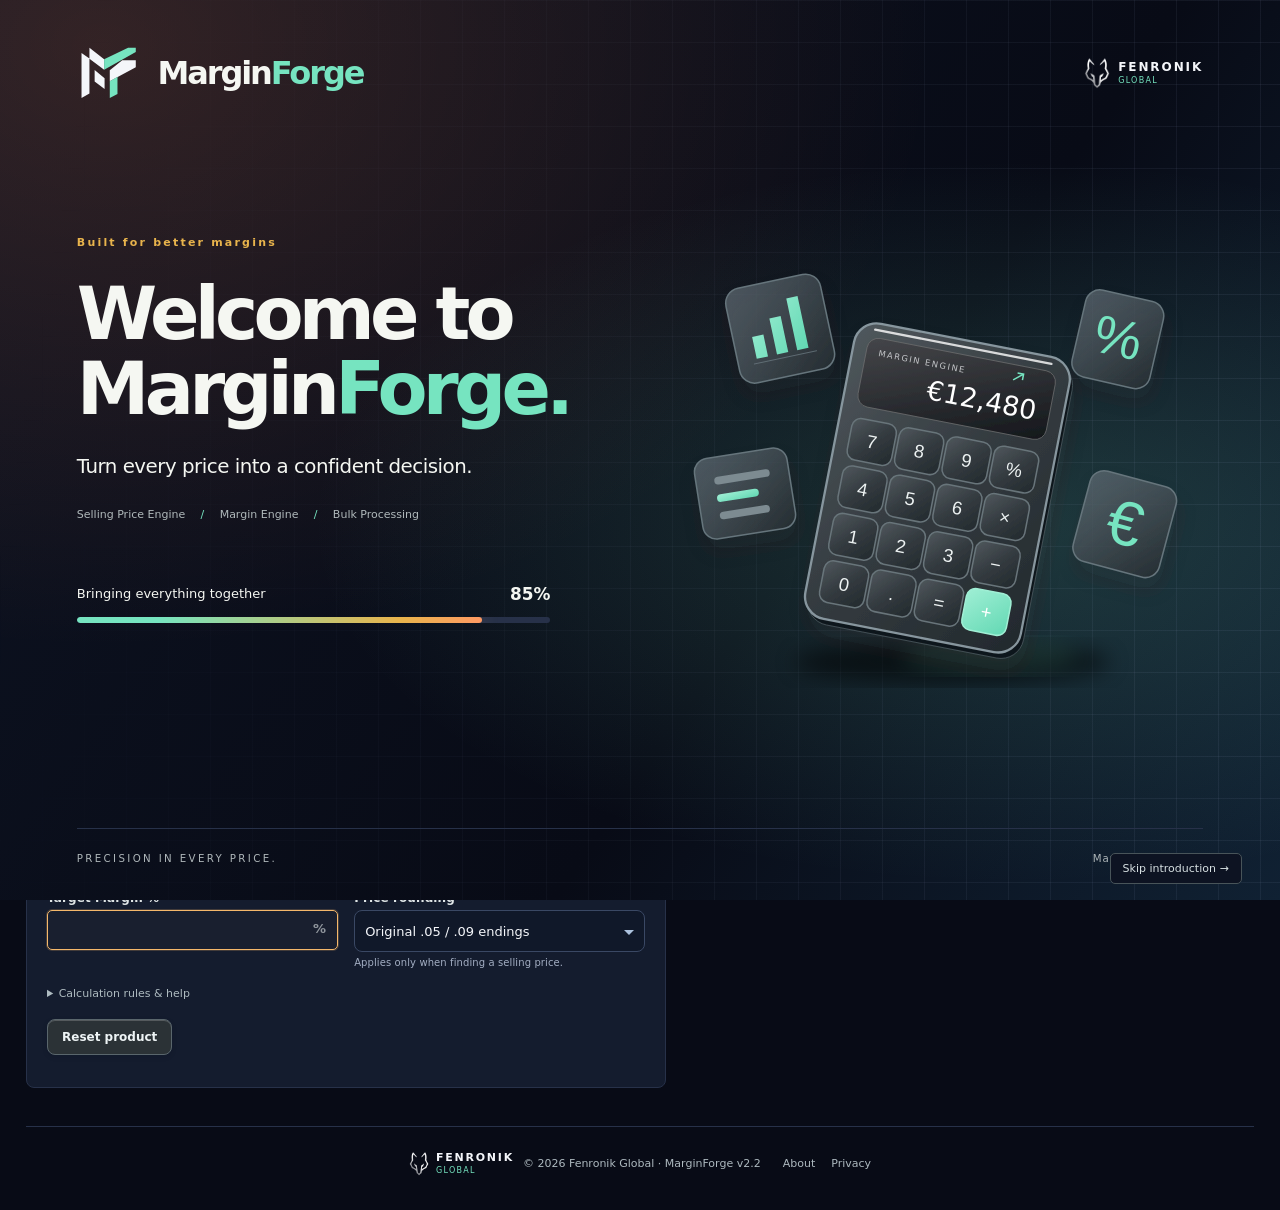
==== commit b72566a4: "Align eBay bulk target margin controls" ====
--- a/index.html
+++ b/index.html
@@ -1,15 +1,17 @@
-<!doctype html><html lang="en"><head><meta charset="utf-8"><meta name="viewport" content="width=device-width,initial-scale=1"><title>MarginForge by Fenronik Global — Marketplace Profit &amp; Pricing Engine</title><meta name="author" content="Fenronik Global"><meta name="description" content="MarginForge — Marketplace Profit &amp; Pricing Engine by Fenronik Global"><link rel="stylesheet" href="assets/app.css?v=fenronik-2"><link rel="stylesheet" href="assets/workspace-polish.css"><link rel="stylesheet" href="assets/workspace-theme.css"><link rel="stylesheet" href="assets/marketplace-results.css"><link rel="stylesheet" href="assets/workspace-inputs.css"><link rel="icon" type="image/svg+xml" href="assets/logo.svg?v=fenronik-3"></head><body><div class="welcome-screen integrated-welcome" id="welcomeScreen" role="dialog" aria-modal="true" aria-label="Welcome to MarginForge"><iframe id="welcomeFrame" src="assets/welcome.html?v=fenronik-3" title="MarginForge animated welcome screen"></iframe><button class="welcome-skip" id="enterWorkspace" type="button">Skip introduction →</button></div><aside class="masthead"><div class="identity"><div class="brand"><img class="app-logo" src="assets/logo.svg?v=fenronik-3" width="43" height="36" alt="MarginForge MF logo"><span>Margin<span class="brand-orange">Forge</span></span></div><a class="brand-sub parent-brand" href="https://fenronikglobal.in/">by Fenronik Global</a></div><nav class="engine-nav" aria-label="Pricing engines"><button data-engine="target">Selling Price Engine</button><button data-engine="actual">Margin Engine</button><button data-engine="compare">Marketplace Comparison</button></nav><button class="help-trigger" id="openHelp" type="button" aria-haspopup="dialog">Help</button><div class="language-control"><svg viewBox="0 0 24 24" fill="none" stroke="currentColor" stroke-width="1.6" aria-hidden="true"><circle cx="12" cy="12" r="9"/><ellipse cx="12" cy="12" rx="4" ry="9"/><path d="M3 12h18M5 7h14M5 17h14"/></svg><select id="interfaceLanguage" aria-label="Interface language"><option value="en">English</option><option value="es">Español</option><option value="fr">Français</option><option value="de">Deutsch</option></select></div></aside><main><header><div class="breadcrumb">Workspace &nbsp; / &nbsp; <strong id="crumb">Price calculator</strong></div><div class="workspace-status"><i></i>PRICING WORKSPACE · V2.2</div></header><div class="wrap"><div class="heading">
+<!doctype html><html lang="en"><head><meta charset="utf-8"><meta name="viewport" content="width=device-width,initial-scale=1"><title>MarginForge by Fenronik Global — Marketplace Profit &amp; Pricing Engine</title><meta name="author" content="Fenronik Global"><meta name="description" content="MarginForge — Marketplace Profit &amp; Pricing Engine by Fenronik Global"><link rel="stylesheet" href="assets/app.css?v=fenronik-2"><link rel="stylesheet" href="assets/workspace-polish.css"><link rel="stylesheet" href="assets/workspace-theme.css"><link rel="stylesheet" href="assets/marketplace-results.css"><link rel="stylesheet" href="assets/workspace-inputs.css?v=bulk-margin-layout"><link rel="icon" type="image/svg+xml" href="assets/logo.svg?v=fenronik-3"></head><body><div class="welcome-screen integrated-welcome" id="welcomeScreen" role="dialog" aria-modal="true" aria-label="Welcome to MarginForge"><iframe id="welcomeFrame" src="assets/welcome.html?v=fenronik-3" title="MarginForge animated welcome screen"></iframe><button class="welcome-skip" id="enterWorkspace" type="button">Skip introduction →</button></div><aside class="masthead"><div class="identity"><div class="brand"><img class="app-logo" src="assets/logo.svg?v=fenronik-3" width="43" height="36" alt="MarginForge MF logo"><span>Margin<span class="brand-orange">Forge</span></span></div><a class="brand-sub parent-brand" href="https://fenronikglobal.in/">by Fenronik Global</a></div><nav class="engine-nav" aria-label="Pricing engines"><button data-engine="target">Selling Price Engine</button><button data-engine="actual">Margin Engine</button><button data-engine="compare">Marketplace Comparison</button></nav><button class="help-trigger" id="openHelp" type="button" aria-haspopup="dialog">Help</button><div class="language-control"><svg viewBox="0 0 24 24" fill="none" stroke="currentColor" stroke-width="1.6" aria-hidden="true"><circle cx="12" cy="12" r="9"/><ellipse cx="12" cy="12" rx="4" ry="9"/><path d="M3 12h18M5 7h14M5 17h14"/></svg><select id="interfaceLanguage" aria-label="Interface language"><option value="en">English</option><option value="es">Español</option><option value="fr">Français</option><option value="de">Deutsch</option></select></div></aside><main><header><div class="breadcrumb">Workspace &nbsp; / &nbsp; <strong id="crumb">Price calculator</strong></div><div class="workspace-status"><i></i>PRICING WORKSPACE · V2.2</div></header><div class="wrap"><div class="heading">
   <div class="workspace-title"><h1 id="title">Every channel. One pricing desk.</h1></div>
   <div class="forge-art" aria-hidden="true">
     <div class="forge-orbit"></div>
     <div class="forge-bars"><i></i><i></i><i></i><i></i><i></i><i></i><i></i><i></i></div>
     <div class="forge-scan"></div>
   </div>
-</div><div class="workspace-controls"><div class="market"><span class="market-label">MARKET</span><select id="market"><option value="UK">United Kingdom · GBP</option><option value="FR">France · EUR</option><option value="DE">Germany · EUR</option></select></div><div class="channels" id="channels" aria-label="Marketplace"></div><div class="analysis-switch" id="amazonFulfilment" role="group" aria-label="Amazon fulfilment method"><button type="button" class="active" data-fulfilment="fba" aria-pressed="true">FBA</button><button type="button" data-fulfilment="fbm" aria-pressed="false">FBM</button></div></div><label class="field" id="amazonCategoryField" style="max-width:580px;margin-bottom:20px">Amazon category<select id="amazonCategory"><option value="beauty">Beauty, Health &amp; Personal Care</option><option value="home">Home Products</option><option value="baby">Baby Products</option><option value="grocery">Grocery &amp; Gourmet Foods</option><option value="clothing">Clothing &amp; Accessories</option><option value="electronics_acc">Electronic Accessories</option><option value="pet_clothing">Pet Clothing</option><option value="jewellery">Jewellery</option><option value="watches">Watches</option></select><small class="help" id="amazonCategoryHint"></small></label><label class="field full" id="sellerField" style="max-width:450px;margin-bottom:20px" hidden>eBay seller status<select id="sellerStatus"><option value="top">Top Rated Seller</option><option value="below">Below Standard Seller</option></select></label><div class="analysis-row"><div class="analysis-switch" id="analysisSize" aria-label="Analysis size"><button data-size="single">Single Product</button><button data-size="bulk">Bulk Analysis</button></div><details class="workspace-rules"><summary>Calculation rules</summary><div class="workspace-rules-body"><div id="notice" class="notice"></div></div></details></div><div id="single" class="section active"><div class="tabs" hidden><button class="active" data-mode="target">Selling Price Engine</button><button data-mode="actual">Margin Engine</button></div><div class="grid"><div><div class="card"><div class="cardhead"><h2>Product & Costs</h2><span class="badge" id="channelbadge" hidden>AMAZON</span></div><div class="fields"><label class="field full">EAN / ASIN / SKU<input id="sku" placeholder="e.g. B0918FHY6P"></label><label class="field">Cost of goods, ex-VAT<input id="cost" type="number" min="0" step=".01" value="7.29"></label><label class="field" id="fulfilLabel">Fulfilment / postage cost<input id="fulfil" type="number" min="0" step=".01" value="2.76"><small class="help">Final fee for this price band, before digital fee.</small></label><label class="field" id="fbaAtSpField" hidden>SP at which this FBA fee was calculated<input id="fbaAtSp" type="number" min=".01" step=".01" placeholder="e.g. 12.99"><small class="help"></small></label><label class="field">Inbound shipping / preparation<input id="shipping" type="number" min="0" step=".01" value="0"></label><label class="field">Storage / overhead per unit<input id="storage" type="number" min="0" step=".01" value="0"></label><label class="field">Customer delivery charge<input id="delivery" type="number" min="0" step=".01" value="0"><small class="help">Added to item price; included in fee base.</small></label><label class="field">Advertising / other cost per unit<input id="other" type="number" min="0" step=".01" value="0"></label><label class="field" id="quantityField" hidden>Units per order / pack<input id="quantity" type="number" min="1" step="1" value="1"></label><label class="field" id="adField" hidden>Advertising rate %<input id="adRate" type="number" min="0" max="100" step=".01" value="0"></label><label class="field" id="targetField">Target Margin %<input id="target" type="number" max="99" step=".01" value="6.18"></label><label class="field" id="spField" hidden>Current Selling Price<input id="sp" type="number" min=".01" step=".01" value="19.99"></label><label class="field" id="lowestField" hidden>Lowest selling price (optional)<input id="lowest" type="number" min=".01" step=".01" placeholder="e.g. 7.55"><small class="help">Second France price from column K.</small></label><label class="field">Price rounding<select id="rounding"><option value="cent">Next penny / cent</option><option value="99">Round up to .99</option><option value="legacy" selected>Original .05 / .09 endings</option></select><small class="help" id="roundingHelp">Applies only when finding a selling price.</small></label></div><div class="info" id="costInfo">Costs must be entered in the selected currency, excluding recoverable VAT. Margin = profit ÷ total customer payment (including delivery and sales VAT). Changing market does not convert amounts.</div><div class="actions"><button class="primary" id="calculate">Calculate pricing</button><button class="secondary" id="reset">Reset product</button></div><p id="error" class="error" role="alert"></p></div><div class="card"><div class="cardhead"><h2>Active Fee Profile</h2><button class="secondary" id="editfees" hidden>Edit settings</button></div><div id="profileSummary"></div></div></div><div id="result" aria-live="polite"><div class="empty">Your pricing analysis will appear here.<br>Review fee settings, then calculate a product.</div></div></div></div><div id="bulk" class="section"><div class="card"><div class="cardhead"><h2 id="bulkTemplateTitle">Bulk analysis template</h2><span class="badge">EXCEL-COMPATIBLE CSV</span></div><div class="template-grid" id="bulkTemplates" style="grid-template-columns:1fr"></div><p class="template-note" id="bulkTemplateNote">Download the matching template, replace the example rows with your products, keep the column headers, then save as CSV and upload below. For “Selling Price Engine”, SellingPrice can be blank. For “Margin Engine”, fill SellingPrice. This template belongs to the selected marketplace and country.</p></div><div class="card"><div class="toolbar"><div><h2>Bulk Analysis</h2><p class="muted">One channel and market per batch. Up to 2,000 products.</p></div><button class="secondary" id="template">Download template</button></div><div class="fields"><label class="field">Calculation mode<select id="bulkMode" disabled><option value="target">Selling Price Engine</option><option value="actual">Margin Engine</option></select></label><div>
+</div><div class="workspace-controls"><div class="market"><span class="market-label">MARKET</span><select id="market"><option value="UK">United Kingdom · GBP</option><option value="FR">France · EUR</option><option value="DE">Germany · EUR</option></select></div><div class="channels" id="channels" aria-label="Marketplace"></div><div class="analysis-switch" id="amazonFulfilment" role="group" aria-label="Amazon fulfilment method"><button type="button" class="active" data-fulfilment="fba" aria-pressed="true">FBA</button><button type="button" data-fulfilment="fbm" aria-pressed="false">FBM</button></div></div><label class="field" id="amazonCategoryField" style="max-width:580px;margin-bottom:20px">Amazon category<select id="amazonCategory"><option value="beauty">Beauty, Health &amp; Personal Care</option><option value="home">Home Products</option><option value="baby">Baby Products</option><option value="grocery">Grocery &amp; Gourmet Foods</option><option value="clothing">Clothing &amp; Accessories</option><option value="electronics_acc">Electronic Accessories</option><option value="pet_clothing">Pet Clothing</option><option value="jewellery">Jewellery</option><option value="watches">Watches</option></select><small class="help" id="amazonCategoryHint"></small></label><label class="field full" id="sellerField" style="max-width:450px;margin-bottom:20px" hidden>eBay seller status<select id="sellerStatus"><option value="top">Top Rated Seller</option><option value="below">Below Standard Seller</option></select></label><div class="analysis-row"><div class="analysis-switch" id="analysisSize" aria-label="Analysis size"><button data-size="single">Single Product</button><button data-size="bulk">Bulk Analysis</button></div><details class="workspace-rules"><summary>Calculation rules</summary><div class="workspace-rules-body"><div id="notice" class="notice"></div></div></details></div><div id="single" class="section active"><div class="tabs" hidden><button class="active" data-mode="target">Selling Price Engine</button><button data-mode="actual">Margin Engine</button></div><div class="grid"><div><div class="card"><div class="cardhead"><h2>Product & Costs</h2><span class="badge" id="channelbadge" hidden>AMAZON</span></div><div class="fields"><label class="field full">EAN / ASIN / SKU<input id="sku" placeholder="e.g. B0918FHY6P"></label><label class="field">Cost of goods, ex-VAT<input id="cost" type="number" min="0" step=".01" value="7.29"></label><label class="field" id="fulfilLabel">Fulfilment / postage cost<input id="fulfil" type="number" min="0" step=".01" value="2.76"><small class="help">Final fee for this price band, before digital fee.</small></label><label class="field" id="fbaAtSpField" hidden>SP at which this FBA fee was calculated<input id="fbaAtSp" type="number" min=".01" step=".01" placeholder="e.g. 12.99"><small class="help"></small></label><label class="field">Inbound shipping / preparation<input id="shipping" type="number" min="0" step=".01" value="0"></label><label class="field">Storage / overhead per unit<input id="storage" type="number" min="0" step=".01" value="0"></label><label class="field">Customer delivery charge<input id="delivery" type="number" min="0" step=".01" value="0"><small class="help">Added to item price; included in fee base.</small></label><label class="field">Advertising / other cost per unit<input id="other" type="number" min="0" step=".01" value="0"></label><label class="field" id="quantityField" hidden>Units per order / pack<input id="quantity" type="number" min="1" step="1" value="1"></label><label class="field" id="adField" hidden>Advertising rate %<input id="adRate" type="number" min="0" max="100" step=".01" value="0"></label><label class="field" id="targetField">Target Margin %<input id="target" type="number" max="99" step=".01" value="6.18"></label><label class="field" id="spField" hidden>Current Selling Price<input id="sp" type="number" min=".01" step=".01" value="19.99"></label><label class="field" id="lowestField" hidden>Lowest selling price (optional)<input id="lowest" type="number" min=".01" step=".01" placeholder="e.g. 7.55"><small class="help">Second France price from column K.</small></label><label class="field">Price rounding<select id="rounding"><option value="cent">Next penny / cent</option><option value="99">Round up to .99</option><option value="legacy" selected>Original .05 / .09 endings</option></select><small class="help" id="roundingHelp">Applies only when finding a selling price.</small></label></div><div class="info" id="costInfo">Costs must be entered in the selected currency, excluding recoverable VAT. Margin = profit ÷ total customer payment (including delivery and sales VAT). Changing market does not convert amounts.</div><div class="actions"><button class="primary" id="calculate">Calculate pricing</button><button class="secondary" id="reset">Reset product</button></div><p id="error" class="error" role="alert"></p></div><div class="card"><div class="cardhead"><h2>Active Fee Profile</h2><button class="secondary" id="editfees" hidden>Edit settings</button></div><div id="profileSummary"></div></div></div><div id="result" aria-live="polite"><div class="empty">Your pricing analysis will appear here.<br>Review fee settings, then calculate a product.</div></div></div></div><div id="bulk" class="section"><div class="card"><div class="cardhead"><h2 id="bulkTemplateTitle">Bulk analysis template</h2><span class="badge">EXCEL-COMPATIBLE CSV</span></div><div class="template-grid" id="bulkTemplates" style="grid-template-columns:1fr"></div><p class="template-note" id="bulkTemplateNote">Download the matching template, replace the example rows with your products, keep the column headers, then save as CSV and upload below. For “Selling Price Engine”, SellingPrice can be blank. For “Margin Engine”, fill SellingPrice. This template belongs to the selected marketplace and country.</p></div><div class="card"><div class="toolbar"><div><h2>Bulk Analysis</h2><p class="muted">One channel and market per batch. Up to 2,000 products.</p></div><button class="secondary" id="template">Download template</button></div><div class="bulk-margin-controls">
 <fieldset id="ebayMarginOptions" class="field" hidden>
 <legend>Target margin method</legend>
-<label><input type="radio" name="ebayMarginMethod" value="bulk" style="width:auto" checked> Bulk target Margin</label>
-<label><input type="radio" name="ebayMarginMethod" value="individual" id="ebayIndividualMargin" style="width:auto"> Individual target margin</label>
+<div class="bulk-margin-options">
+<label><input type="radio" name="ebayMarginMethod" value="bulk" checked> Bulk target Margin</label>
+<label><input type="radio" name="ebayMarginMethod" value="individual" id="ebayIndividualMargin"> Individual target margin</label>
+</div>
 </fieldset>
 <label class="field" id="bulkTargetField">Target Margin %<input id="bulkTarget" type="number" max="99" value="6.18" step=".01"></label>
-</div></div><p class="muted" id="bulkInstructions">CSV or Excel tab-separated columns: <b>EAN/ASIN/SKU, Cost, Fulfilment, Shipping, Storage, SellingPrice, Delivery, Other</b>. Header required. Fulfilment is optional; blank optional costs are zero.</p><textarea id="paste" aria-label="Bulk product data" placeholder="EAN/ASIN/SKU,Cost,Fulfilment,Shipping,Storage,SellingPrice,Delivery,Other&#10;SKU-001,7.29,2.76,0,0,19.99,0,0"></textarea><label class="field">Or upload CSV<input id="upload" type="file" accept=".csv,.tsv,.txt"></label><div class="actions"><button class="primary" id="runbulk">Run Analysis</button><button class="secondary" id="clearbulk">Clear</button><button class="secondary" id="export" disabled>Export Results</button></div><p id="bulkError" class="error" role="alert"></p></div><div class="card" id="bulkOutput" hidden></div></div><div id="compare" class="section"><div class="card"><div class="toolbar"><div><h2>Marketplace Comparison</h2><p class="muted">Uses unit cost, shipping, quantity and advertising rate from the price calculator.</p></div><button class="primary" id="runcompare">Compare channels</button></div><label class="field" style="max-width:260px">Item selling price for comparison<input id="comparePrice" type="number" min=".01" step=".01" value="19.99"></label><div id="comparisonFees" class="fields" hidden></div><div class="info">UK eBay, OnCommerce and Shopify use your Excel formulas: unit cost × quantity, shipping once per order, and margin on ex-VAT revenue. Amazon FBA uses revenue excluding VAT. Select Amazon to review its fulfilment inputs. Use individual calculators when channel shipping costs differ.</div><p id="compareError" class="error" role="alert"></p><div id="compareOutput" class="tablewrap" style="margin-top:20px"></div></div></div><div id="settings" class="section" hidden><div class="card"><div class="cardhead"><div><h2 id="settingsTitle">Marketplace fee settings</h2><p class="muted">Separate profiles for each channel and country. Saved in this browser.</p></div><span class="badge">EDITABLE PROFILE</span></div><div class="notice" id="settingsNotice">Starting values are examples, not a verified fee schedule. Enter rates from your seller account. FBA fees are entered per product; enter the final fee including any applicable surcharge. Monthly subscriptions are allocated through storage / overhead per unit.</div><form id="settingsForm"><div class="profile-grid" id="settingsFields"></div><label class="confirm"><input type="checkbox" id="confirmed">I have reviewed this market, sales VAT, fee rates and payment provider for my account.</label><div class="actions"><button class="primary" type="submit">Save fee profile</button><button class="secondary" type="button" id="restore">Restore example values</button></div><p id="saveStatus" class="status" role="status"></p></form><div class="info" id="settingsInfo">Sales VAT is deducted from VAT-inclusive revenue. Fee VAT only adds a cost when non-recoverable. For Shopify Payments, keep the additional platform transaction rate at 0%; for an external gateway, enter both gateway and applicable platform fees. Minimum commission applies to referral / commission only. The threshold model applies its rate to the entire order; use a flat negotiated effective rate for progressive fee schedules.</div><p class="muted">Reference pages: <a class="link" href="https://sell.amazon.co.uk/pricing" target="_blank" rel="noopener">Amazon</a> · <a class="link" href="https://www.ebay.co.uk/help/selling/fees-credits-invoices/store-selling-fees?id=4809" target="_blank" rel="noopener">eBay</a> · <a class="link" href="https://www.onbuy.com/" target="_blank" rel="noopener">OnCommerce</a> · <a class="link" href="https://help.shopify.com/en/manual/intro-to-shopify/pricing-plans/pricing-overview" target="_blank" rel="noopener">Shopify</a>. Check the relevant local seller portal for EU rates.</p></div></div><footer class="app-footer"><div class="footer-brand"><a class="fenronik-wordmark" href="https://fenronikglobal.in/"><img src="assets/fenronik-wolf.png" width="26" height="32" alt=""><span><b>FENRONIK</b><small>GLOBAL</small></span></a><span>© 2026 Fenronik Global · MarginForge v2.2</span></div><nav aria-label="Footer links"><button data-footer-info="about">About</button><button data-footer-info="privacy">Privacy</button></nav><div class="theme-control" role="group" aria-label="Colour theme"><span>Theme</span><button data-theme-choice="dark" aria-pressed="true">Dark</button><button data-theme-choice="light" aria-pressed="false">Light</button></div></footer><dialog id="footerDialog"><div class="dialog-head"><h2 id="footerDialogTitle"></h2><button id="closeFooterDialog" aria-label="Close dialog">×</button></div><p id="footerDialogText"></p></dialog></div></main><dialog id="helpDialog" aria-labelledby="helpTitle"><div class="dialog-head"><h2 id="helpTitle">Using MarginForge</h2><button id="closeHelp" aria-label="Close help">×</button></div><p class="help-intro">Choose an engine, a marketplace, and Single Product or Bulk Analysis.</p><div class="help-sections"><section><h3>Selling Price Engine</h3><p>Enter product costs and your target margin. The recommended selling price updates automatically after you finish typing. Negative target margins are supported.</p><p>Breakeven Selling Price is the lowest supported price with a non-negative profit, using the original .05 / .09 ending pattern.</p></section><section><h3>Margin Engine</h3><p>Enter the exact current selling price and costs to see profit, margin, and fees. Price rounding is visible but disabled in this engine.</p></section><section><h3>Choose the market</h3><p>Amazon supports United Kingdom, France, and Germany. eBay, OnCommerce, Shopify, and TikTok use UK calculations. Amounts must be entered in the selected currency; switching countries does not convert them.</p></section><section><h3>Enter costs correctly</h3><p>Enter costs excluding recoverable VAT. For Amazon UK, select the category and enter the FBA fee. The FBA fee steps up automatically: +£0.40 above £10 (UK), +€0.40 above €11 (Germany), +€0.42 / €0.52 above €12 (France, by base fee). Always enter the selling price at which the FBA fee was calculated, so the right fee is used for every price tested.</p><p>For eBay, OnCommerce, and Shopify, unit cost is multiplied by quantity and shipping is deducted once per order. Enter the total order or pack selling price. On eBay, select Top Rated or Below Standard; Below Standard includes the additional 6% fee.</p></section><section><h3>TikTok UK</h3><p>Enter product cost, TikTok shipping fee and seller shipping separately. Smart Promotion defaults to 5%. Commission is 9% plus a separate 1% fee; each percentage fee is rounded to two decimals. The supplied spreadsheet has no VAT deduction. Margin uses selling price.</p></section><section><h3>Price rounding</h3><p>Choose Next penny / cent, Round up to .99, or Original endings when finding a selling price. The recommended price meets or exceeds your target margin. Breakeven always uses Original endings.</p></section><section><h3>Bulk Analysis</h3><ol><li>Select the engine, marketplace, and country.</li><li>Download its matching template. Keep the headers and replace the example rows.</li><li>Find-price templates contain costs; current-margin templates also require SellingPrice.</li><li>Upload your CSV, or paste its contents or Excel tab-separated data.</li><li>Set the batch target margin if applicable, then click <b>Run Analysis</b>.</li><li>Review row errors and click <b>Export Results</b> to download the CSV.</li></ol><p>Up to 2,000 products per batch. Re-run analysis after changing batch data or settings. EAN / ASIN / SKU identifies each product.</p></section><section><h3>Read the results</h3><p>The cost bar shows profit, fees, fulfilment, product costs, and VAT as shares of the selling price. eBay, OnCommerce, Shopify and Amazon UK margin uses revenue excluding VAT; Amazon France, Amazon Germany and TikTok use the selling price, following the agreed calculations.</p><p>For a loss, the bar shows proportions of total deductions and a separate loss notice. Expand Calculation details for formula notes.</p></section><section><h3>Marketplace Comparison</h3><p>Use UK to compare channels at a selling price, based on costs from the single-product form. Use individual calculators when shipping or other inputs differ between marketplaces.</p></section><section><h3>Theme & privacy</h3><p>Use Dark / Light in the header; your choice is remembered in this browser. Single-product inputs are saved separately for each marketplace and country on this device. Switching back restores them. Reset product clears the selected product values. Product calculations stay in your browser. Footer Privacy explains external font and profile-image requests. Fee model date indicates when the app rules were configured, rather than live verification of seller fees.</p></section></div></dialog><script src="assets/app.js?v=ebay-target-margins"></script></body></html>
+</div><p class="muted" id="bulkInstructions">CSV or Excel tab-separated columns: <b>EAN/ASIN/SKU, Cost, Fulfilment, Shipping, Storage, SellingPrice, Delivery, Other</b>. Header required. Fulfilment is optional; blank optional costs are zero.</p><textarea id="paste" aria-label="Bulk product data" placeholder="EAN/ASIN/SKU,Cost,Fulfilment,Shipping,Storage,SellingPrice,Delivery,Other&#10;SKU-001,7.29,2.76,0,0,19.99,0,0"></textarea><label class="field">Or upload CSV<input id="upload" type="file" accept=".csv,.tsv,.txt"></label><div class="actions"><button class="primary" id="runbulk">Run Analysis</button><button class="secondary" id="clearbulk">Clear</button><button class="secondary" id="export" disabled>Export Results</button></div><p id="bulkError" class="error" role="alert"></p></div><div class="card" id="bulkOutput" hidden></div></div><div id="compare" class="section"><div class="card"><div class="toolbar"><div><h2>Marketplace Comparison</h2><p class="muted">Uses unit cost, shipping, quantity and advertising rate from the price calculator.</p></div><button class="primary" id="runcompare">Compare channels</button></div><label class="field" style="max-width:260px">Item selling price for comparison<input id="comparePrice" type="number" min=".01" step=".01" value="19.99"></label><div id="comparisonFees" class="fields" hidden></div><div class="info">UK eBay, OnCommerce and Shopify use your Excel formulas: unit cost × quantity, shipping once per order, and margin on ex-VAT revenue. Amazon FBA uses revenue excluding VAT. Select Amazon to review its fulfilment inputs. Use individual calculators when channel shipping costs differ.</div><p id="compareError" class="error" role="alert"></p><div id="compareOutput" class="tablewrap" style="margin-top:20px"></div></div></div><div id="settings" class="section" hidden><div class="card"><div class="cardhead"><div><h2 id="settingsTitle">Marketplace fee settings</h2><p class="muted">Separate profiles for each channel and country. Saved in this browser.</p></div><span class="badge">EDITABLE PROFILE</span></div><div class="notice" id="settingsNotice">Starting values are examples, not a verified fee schedule. Enter rates from your seller account. FBA fees are entered per product; enter the final fee including any applicable surcharge. Monthly subscriptions are allocated through storage / overhead per unit.</div><form id="settingsForm"><div class="profile-grid" id="settingsFields"></div><label class="confirm"><input type="checkbox" id="confirmed">I have reviewed this market, sales VAT, fee rates and payment provider for my account.</label><div class="actions"><button class="primary" type="submit">Save fee profile</button><button class="secondary" type="button" id="restore">Restore example values</button></div><p id="saveStatus" class="status" role="status"></p></form><div class="info" id="settingsInfo">Sales VAT is deducted from VAT-inclusive revenue. Fee VAT only adds a cost when non-recoverable. For Shopify Payments, keep the additional platform transaction rate at 0%; for an external gateway, enter both gateway and applicable platform fees. Minimum commission applies to referral / commission only. The threshold model applies its rate to the entire order; use a flat negotiated effective rate for progressive fee schedules.</div><p class="muted">Reference pages: <a class="link" href="https://sell.amazon.co.uk/pricing" target="_blank" rel="noopener">Amazon</a> · <a class="link" href="https://www.ebay.co.uk/help/selling/fees-credits-invoices/store-selling-fees?id=4809" target="_blank" rel="noopener">eBay</a> · <a class="link" href="https://www.onbuy.com/" target="_blank" rel="noopener">OnCommerce</a> · <a class="link" href="https://help.shopify.com/en/manual/intro-to-shopify/pricing-plans/pricing-overview" target="_blank" rel="noopener">Shopify</a>. Check the relevant local seller portal for EU rates.</p></div></div><footer class="app-footer"><div class="footer-brand"><a class="fenronik-wordmark" href="https://fenronikglobal.in/"><img src="assets/fenronik-wolf.png" width="26" height="32" alt=""><span><b>FENRONIK</b><small>GLOBAL</small></span></a><span>© 2026 Fenronik Global · MarginForge v2.2</span></div><nav aria-label="Footer links"><button data-footer-info="about">About</button><button data-footer-info="privacy">Privacy</button></nav><div class="theme-control" role="group" aria-label="Colour theme"><span>Theme</span><button data-theme-choice="dark" aria-pressed="true">Dark</button><button data-theme-choice="light" aria-pressed="false">Light</button></div></footer><dialog id="footerDialog"><div class="dialog-head"><h2 id="footerDialogTitle"></h2><button id="closeFooterDialog" aria-label="Close dialog">×</button></div><p id="footerDialogText"></p></dialog></div></main><dialog id="helpDialog" aria-labelledby="helpTitle"><div class="dialog-head"><h2 id="helpTitle">Using MarginForge</h2><button id="closeHelp" aria-label="Close help">×</button></div><p class="help-intro">Choose an engine, a marketplace, and Single Product or Bulk Analysis.</p><div class="help-sections"><section><h3>Selling Price Engine</h3><p>Enter product costs and your target margin. The recommended selling price updates automatically after you finish typing. Negative target margins are supported.</p><p>Breakeven Selling Price is the lowest supported price with a non-negative profit, using the original .05 / .09 ending pattern.</p></section><section><h3>Margin Engine</h3><p>Enter the exact current selling price and costs to see profit, margin, and fees. Price rounding is visible but disabled in this engine.</p></section><section><h3>Choose the market</h3><p>Amazon supports United Kingdom, France, and Germany. eBay, OnCommerce, Shopify, and TikTok use UK calculations. Amounts must be entered in the selected currency; switching countries does not convert them.</p></section><section><h3>Enter costs correctly</h3><p>Enter costs excluding recoverable VAT. For Amazon UK, select the category and enter the FBA fee. The FBA fee steps up automatically: +£0.40 above £10 (UK), +€0.40 above €11 (Germany), +€0.42 / €0.52 above €12 (France, by base fee). Always enter the selling price at which the FBA fee was calculated, so the right fee is used for every price tested.</p><p>For eBay, OnCommerce, and Shopify, unit cost is multiplied by quantity and shipping is deducted once per order. Enter the total order or pack selling price. On eBay, select Top Rated or Below Standard; Below Standard includes the additional 6% fee.</p></section><section><h3>TikTok UK</h3><p>Enter product cost, TikTok shipping fee and seller shipping separately. Smart Promotion defaults to 5%. Commission is 9% plus a separate 1% fee; each percentage fee is rounded to two decimals. The supplied spreadsheet has no VAT deduction. Margin uses selling price.</p></section><section><h3>Price rounding</h3><p>Choose Next penny / cent, Round up to .99, or Original endings when finding a selling price. The recommended price meets or exceeds your target margin. Breakeven always uses Original endings.</p></section><section><h3>Bulk Analysis</h3><ol><li>Select the engine, marketplace, and country.</li><li>Download its matching template. Keep the headers and replace the example rows.</li><li>Find-price templates contain costs; current-margin templates also require SellingPrice.</li><li>Upload your CSV, or paste its contents or Excel tab-separated data.</li><li>Set the batch target margin if applicable, then click <b>Run Analysis</b>.</li><li>Review row errors and click <b>Export Results</b> to download the CSV.</li></ol><p>Up to 2,000 products per batch. Re-run analysis after changing batch data or settings. EAN / ASIN / SKU identifies each product.</p></section><section><h3>Read the results</h3><p>The cost bar shows profit, fees, fulfilment, product costs, and VAT as shares of the selling price. eBay, OnCommerce, Shopify and Amazon UK margin uses revenue excluding VAT; Amazon France, Amazon Germany and TikTok use the selling price, following the agreed calculations.</p><p>For a loss, the bar shows proportions of total deductions and a separate loss notice. Expand Calculation details for formula notes.</p></section><section><h3>Marketplace Comparison</h3><p>Use UK to compare channels at a selling price, based on costs from the single-product form. Use individual calculators when shipping or other inputs differ between marketplaces.</p></section><section><h3>Theme & privacy</h3><p>Use Dark / Light in the header; your choice is remembered in this browser. Single-product inputs are saved separately for each marketplace and country on this device. Switching back restores them. Reset product clears the selected product values. Product calculations stay in your browser. Footer Privacy explains external font and profile-image requests. Fee model date indicates when the app rules were configured, rather than live verification of seller fees.</p></section></div></dialog><script src="assets/app.js?v=bulk-margin-layout"></script></body></html>
--- a/assets/workspace-inputs.css
+++ b/assets/workspace-inputs.css
@@ -68,3 +68,41 @@
 .analysis-switch button.active {
   box-shadow:inset 0 1px #ffffff4a,0 2px 5px #06101d30;
 }
+
+.bulk-margin-controls {
+  display:flex;
+  flex-wrap:wrap;
+  align-items:end;
+  gap:12px 24px;
+}
+.bulk-margin-controls fieldset {
+  border:0;
+  margin:0;
+  padding:0;
+  min-inline-size:0;
+}
+.bulk-margin-controls legend {padding:0;}
+.bulk-margin-options {
+  display:flex;
+  flex-wrap:wrap;
+  align-items:center;
+  gap:8px 16px;
+  min-height:40px;
+  margin-top:4px;
+}
+.bulk-margin-options label {
+  display:inline-flex;
+  align-items:center;
+  gap:7px;
+  min-height:32px;
+  cursor:pointer;
+}
+.bulk-margin-options input[type=radio] {
+  width:1em;
+  height:1em;
+  min-height:0;
+  margin:0;
+  padding:0;
+  accent-color:var(--accent);
+}
+#bulkTargetField {width:min(100%, 160px);}
